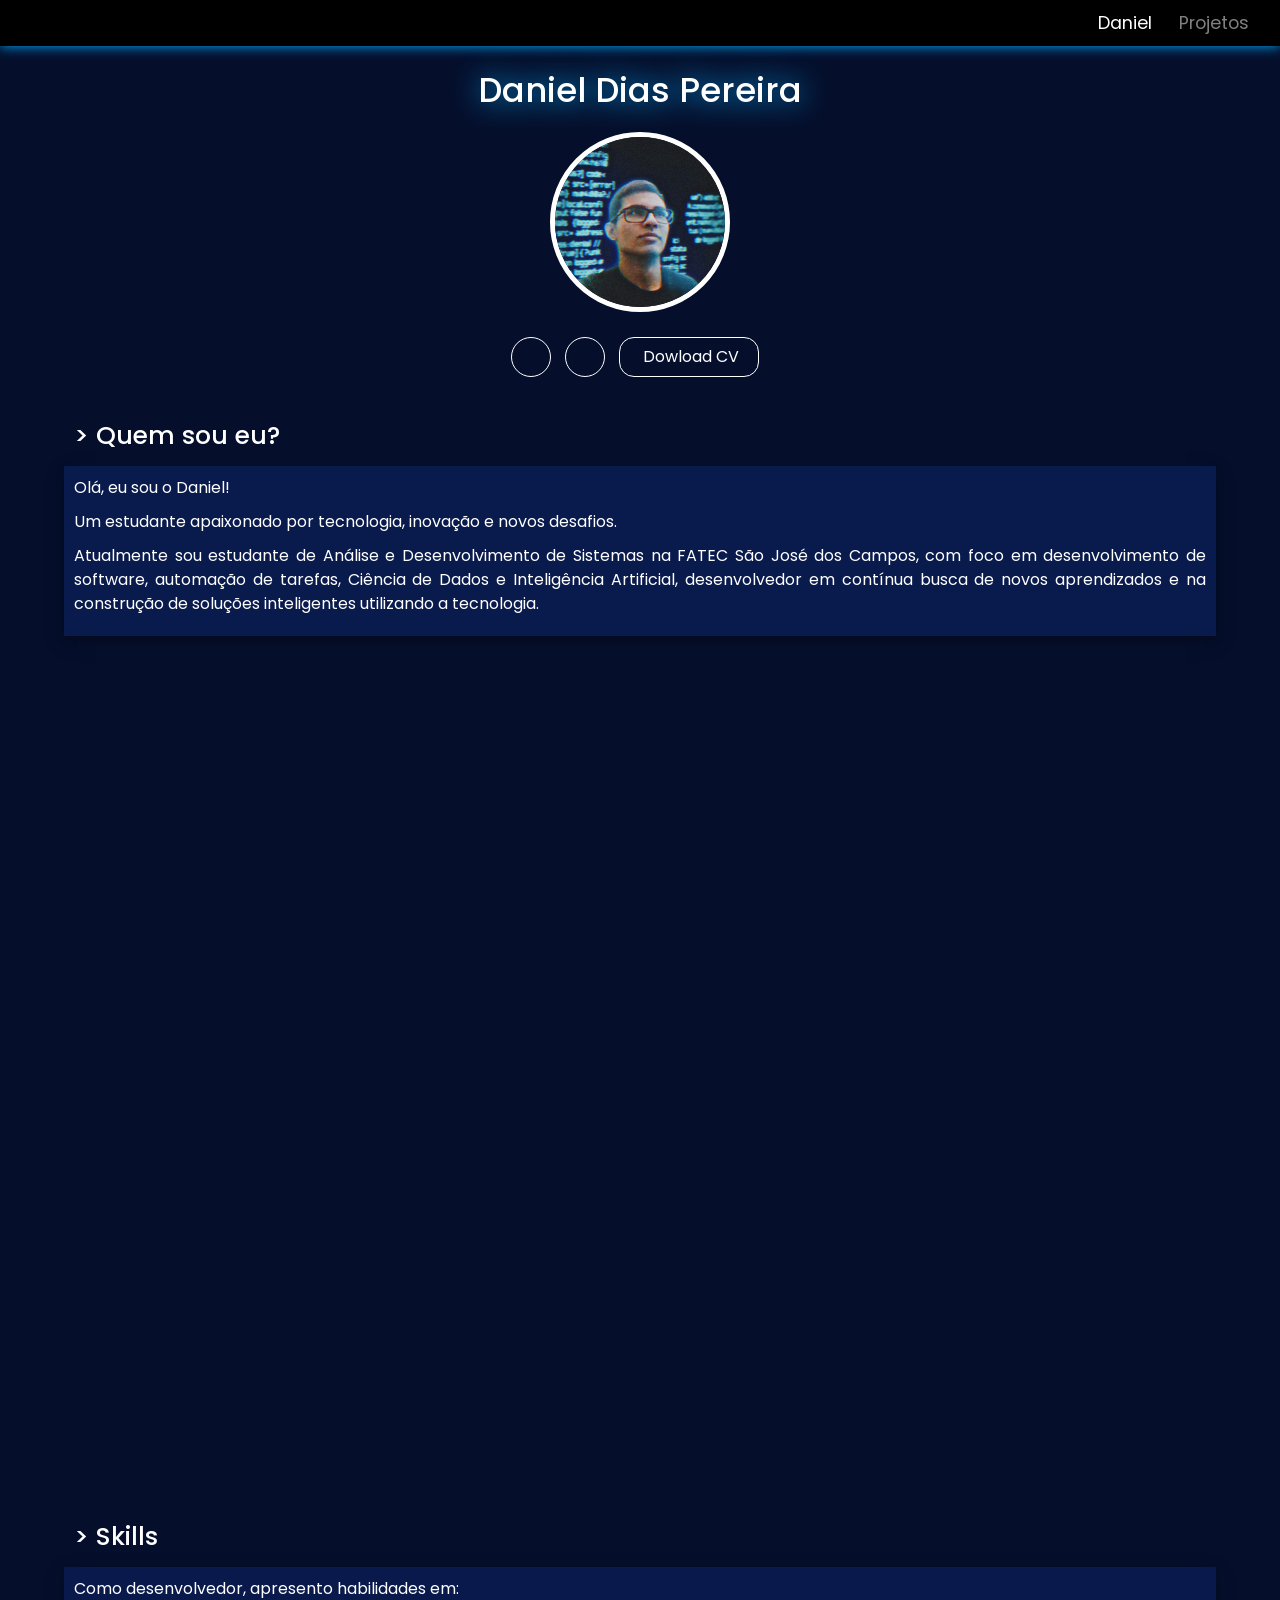
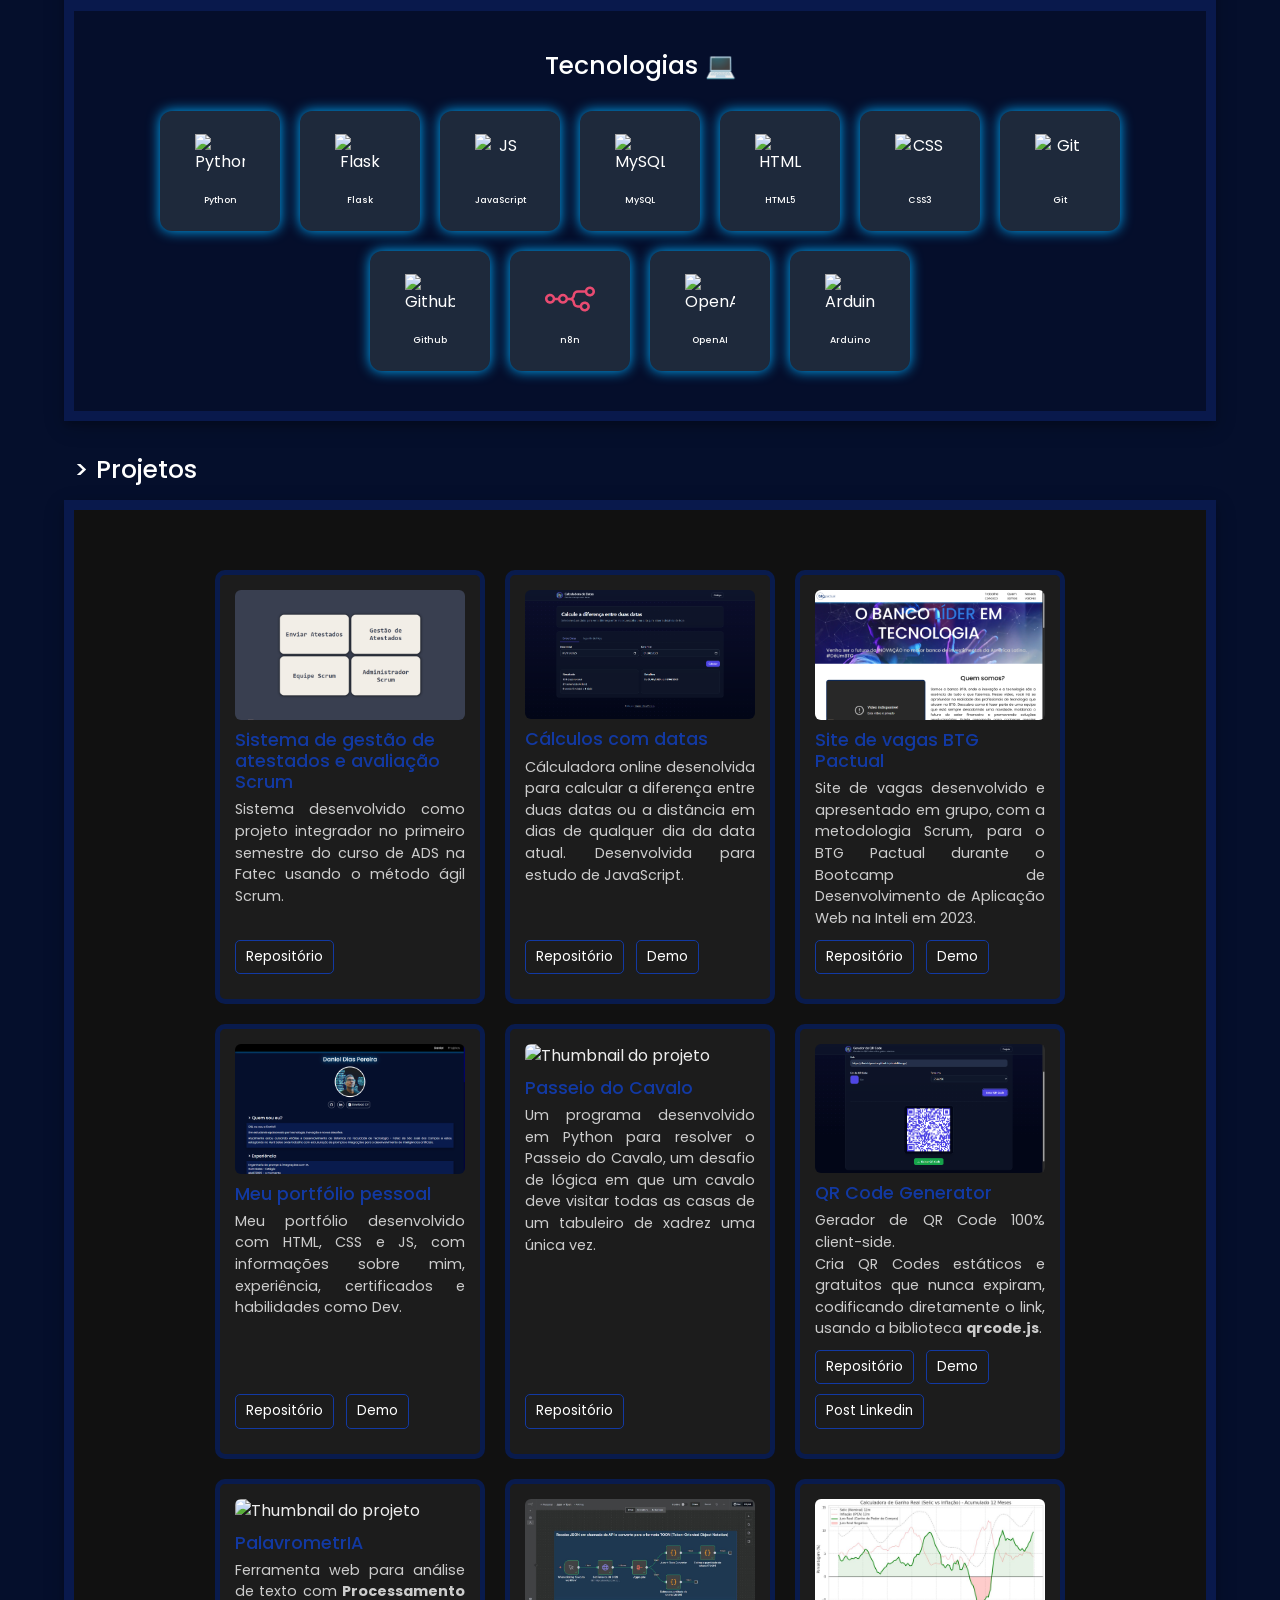
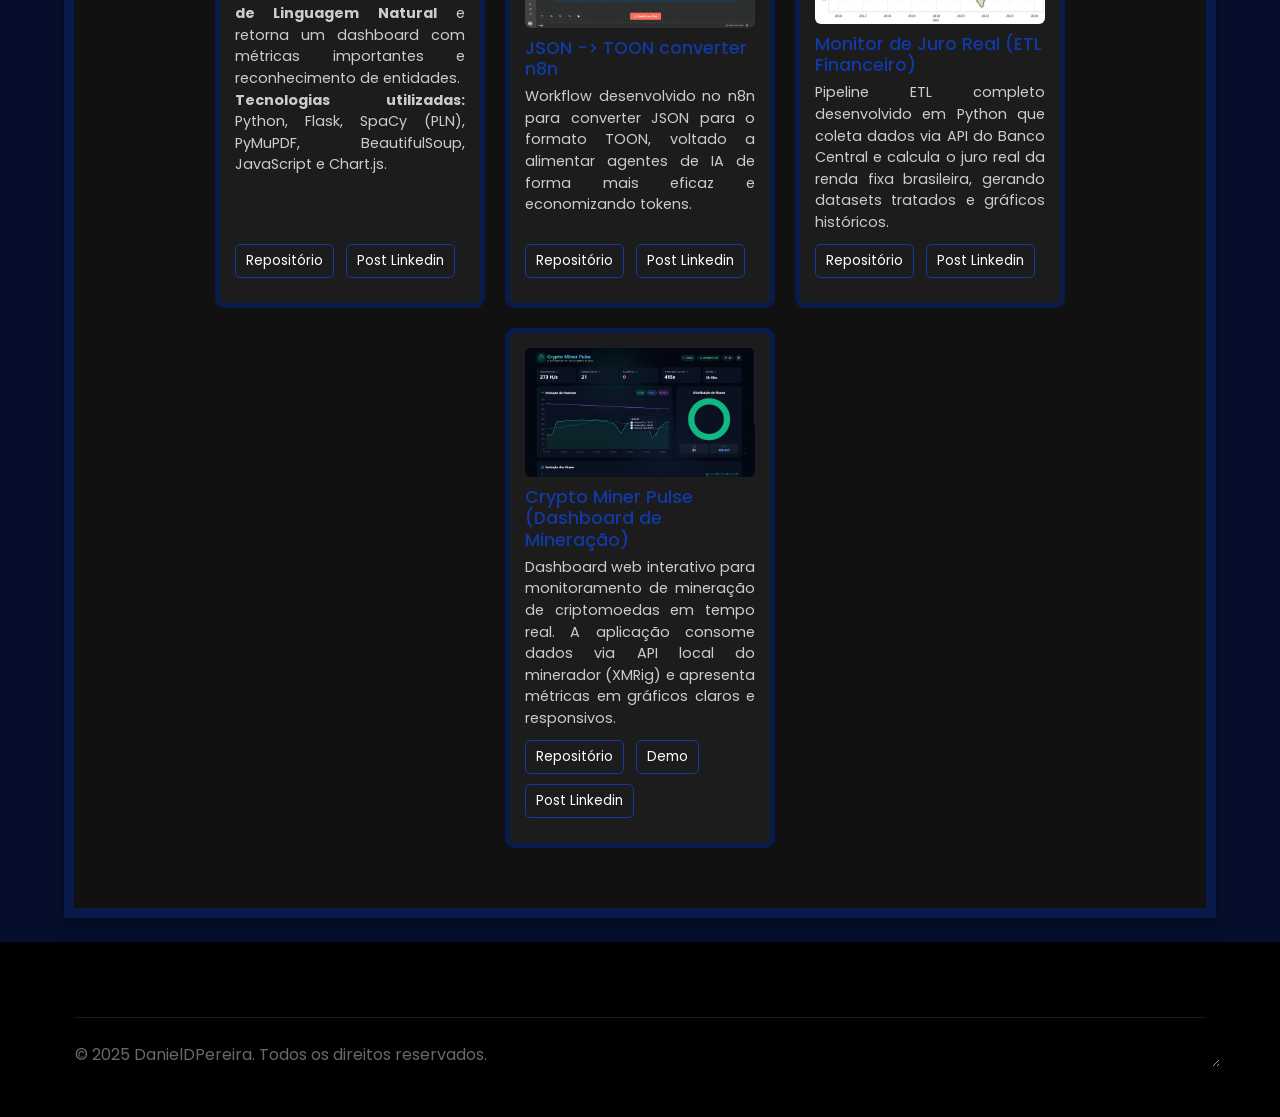
==== index.html @ 6161b768 "Adicionado ETL Juro Real e Monitor XMRig" ====
<!DOCTYPE html>
<html lang="en">  
<head>
  <meta charset="UTF-8">
  <meta http-equiv="X-UA-Compatible" content="IE=edge">
  <meta name="viewport" content="width=device-width, initial-scale=1.0">

  <link rel="stylesheet" href="./style/style.css" />
  <link rel="stylesheet" href="./style/header.css" />

  <script src="./assets/script/details.js"></script>

      <!-- CSS bootstrap -->
      <link rel="stylesheet" href="https://cdn.jsdelivr.net/npm/bootstrap@4.6.1/dist/css/bootstrap.min.css" integrity="sha384-zCbKRCUGaJDkqS1kPbPd7TveP5iyJE0EjAuZQTgFLD2ylzuqKfdKlfG/eSrtxUkn" crossorigin="anonymous">

  <title>Daniel | Portifólio</title>

<link rel="apple-touch-icon" sizes="180x180" href="/apple-touch-icon.png">
<link rel="icon" type="image/png" sizes="32x32" href="./assets/favicon_io/favicon-32x32.png">
<link rel="icon" type="image/png" sizes="16x16" href="./assets/favicon_io/favicon-16x16.png">
<link rel="manifest" href="/site.webmanifest">

<!-- CSS Icons -->
<link href="https://cdn.jsdelivr.net/npm/remixicon@2.5.0/fonts/remixicon.css" rel="stylesheet">

<link rel="stylesheet" href="./style/footer.css">
<link rel="stylesheet" href="./style/details.css">
<link rel="stylesheet" href="./style/projetos.css">
<link rel="stylesheet" href="./style/skills.css">

  <!-- Google tag (gtag.js) -->
  <script async src="https://www.googletagmanager.com/gtag/js?id=G-65QBJW22HF"></script>
  <script>
    window.dataLayer = window.dataLayer || [];
    function gtag(){dataLayer.push(arguments);}
    gtag('js', new Date());

    gtag('config', 'G-65QBJW22HF');
  </script>

  <link href="https://unpkg.com/aos@2.3.1/dist/aos.css" rel="stylesheet">
  <script src="https://unpkg.com/aos@2.3.1/dist/aos.js"></script>

</head>

<body style="display: flex; flex-direction: column; justify-content: space-between; height: 100vh;">

  <div class="container">
    <nav class="navbar navbar-expand-sm bg-dark navbar-dark">

        
    <button class="navbar-toggler" type="button" data-toggle="collapse" data-target="#myNav">
    <span class="navbar-toggler-icon"></span>
    </button>
    
    <div id="myNav" class="collapse navbar-collapse justify-content-end">
    <ul class="navbar-nav ">
    <li class="nav-item"><a href="./index.html" class="nav-link active">Daniel</a></li>
    <li class="nav-item"><a href="#portifolio" class="nav-link">Projetos</a></li>    

    </ul>
    </div>
    </nav>
    </div>

  <div align="center">
    <a href="https://www.linkedin.com/in/daniel-dias-pereira-40219425b/" target="_blank"><h1>Daniel Dias Pereira</h1></a>
    <img class="foto" src="./assets/imagens/Foto.jpeg"/>
  </div>

    <div class="redes-sociais" align="center">
        <a href="https://www.github.com/danieldpereira/" target="_blank"> <i class="ri-github-fill"></i> </a>
        <a href="https://www.linkedin.com/in/daniel-dias-pereira-40219425b/" target="_blank"> <i class="ri-linkedin-fill"></i> </a>
        <a id="curriculo" href="assets/Currículo_Daniel Dias Pereira.pdf"  download target="_blank"><i class="ri-file-download-fill"></i>&nbsp;Dowload CV</a>
    </div>

  <div class="texto1">

    <br>

    <div class="custom-details">
        <div class="summary"><b><h2> > Quem sou eu?</h2></b></div>
        <div class="content">
            <p>Olá, eu sou o Daniel!</p>
            <p>Um estudante apaixonado por tecnologia, inovação e novos desafios.</p>
            <p>Atualmente sou estudante de Análise e Desenvolvimento de Sistemas na FATEC São José dos Campos, com foco em desenvolvimento de software, automação de tarefas, Ciência de Dados e Inteligência Artificial, desenvolvedor em contínua busca de novos aprendizados e na construção de soluções inteligentes utilizando a tecnologia.</p>
        </div>
    </div>

    <br>

    <div class="custom-details" data-aos="fade-right" data-aos-offset="300" data-aos-easing="ease-in-sine">
        <div class="summary"><b><h2> > Experiência</h2></b></div>
        <div class="content">
            <ul>
                <li>
                    <p>Engenharia de prompt & integrações com IA<br><a href="https://huntsales.com.br/" target="_blank">Hunt Sales</a> - Estágio<br> Abril/2025 - Julho/2025</p>
                </li>
                <li>
                    <p>Estagiário em Automação de Dados<br><a href="https://www.iacit.com.br/" target="_blank">IACIT Soluções Tecnológicas</a> - Estágio<br> Novembro/2025 - o momento</p>
                </li>
            </ul>
        </div>
    </div>

    <br>

    <div class="custom-details" data-aos="fade-right" data-aos-offset="300" data-aos-easing="ease-in-sine">
        <div class="summary"><b><h2> > Certificados</h2></b></div>
        <div class="content">
            <ul>
                <li><a href="http://www.sp.senai.br/consulta-certificado?qrcode=00010478/6712116" target="_blank">&bull; Competência Transversal - Tecnologia da Informação e Comunicação - SENAI</a></li> 
                <li><a href="https://drive.google.com/file/d/16FakTBZZqbfa8gE7ZyFyLfRq100oKGel/view?usp=share_link" target="_blank">&bull; Encontro Regional Anual do PIC e do ONE - SP04 2022</a></li>
                <li><a href="https://drive.google.com/file/d/1yBaD5ad9JnqAwBnejvza_3BmcOVjYPPx/view?usp=share_link" target="_blank">&bull; Maratona de Programação VI Edição da Kenzie</a></li>
                <li><a href="https://drive.google.com/file/d/1iYMNokxEIFOqpgc76WFi-XHYPmt5FDwK/view?usp=share_link" target="_blank">&bull; Participação no 16º PIC</a></li>
                <li><a href="https://drive.google.com/file/d/14ySJ7f_5g_fUevcx3v0rHkoO92iPJ04a/view?usp=sharing" target="_blank">&bull; CC50: Introdução à Ciência da Computação - O Curso de Harvard, no Brasil</a></li>
                <li><a href="https://drive.google.com/file/d/1Z3Jb3jn9teZcVN5s8L9t9ZlFfrRbZote/view?usp=sharing" target="_blank">&bull; Desenvolvimento de equipes - Senado</a></li>
                <li><a href="https://drive.google.com/file/d/1YJOFE0rOC6SxM0_LzeuhWs_vVhntBlZ7/view" target="_blank">&bull; Bootcamp Desenvolvimento de Aplicação Web - Inteli</a></li>
                <li><a href="https://drive.google.com/file/d/1yhR7lAjYWfLMDHMvll8q5aTRNYxl-PGt/view?usp=sharing" target="_blank">&bull; Introdução à programação com Python - Santander Open Academy</a></li>
                <li><a href="https://drive.google.com/file/d/1VmdBarKNdG-xH-QUT6d8LrPCE-FHMR7D/view?usp=sharing" target="_blank">&bull; Introdução à Ciência de Dados - Santander Open Academy</a></li>
                <li><a href="https://drive.google.com/file/d/1pTu7KlhFlnTlW_EBZ2tnwfc_AFDIZ391/view?usp=sharing" target="_blank">&bull; Curso EAD Python Básico 40h - Cephas - Centro de Educação Profissional</a></li>
                <li><a href="https://media.licdn.com/dms/image/v2/D4D2DAQHxxpGG_0wlHg/profile-treasury-image-shrink_8192_8192/B4DZcza2.yHMAg-/0/1748914368890?e=1763478000&v=beta&t=eBZdsMz0VLzLP8Xo56Xmxe1IbO9X0_cCwiUZDurMTac" target="_blank">&bull; Build with AI 2025 - GDG São José dos Campos</a></li>
                <li><a href="https://drive.google.com/file/d/1LPT1Lpdqo_zmu-uugGqi_GuCixsDhUlL/view?usp=sharing" target="_blank">&bull; Prompting Responsável: Maximizar a IA no seu negócio - Santander Open Academy</a></li>
                <li><a href="https://drive.google.com/file/d/1MbCMY4GaxTL3IolAzl2rINyP-LOicYIF/view?usp=sharing" target="_blank">&bull; Competência Transversal - Lógica de programação - SENAI</a></li>
                <li><a href="https://www.linkedin.com/feed/update/urn:li:activity:7362271287760633856/" target="_blank">&bull; Semana da Jornada de Dados - Pipeline Completa de Dados: Python, SQL e n8n - Jornada de Dados</a></li>
                <li><a href="https://media.licdn.com/dms/image/v2/D4D2DAQE1xxaSZ_EOIA/profile-treasury-image-shrink_800_800/B4DZmmtbduH4AY-/0/1759438551445?e=1763478000&v=beta&t=jGsj0WZqT0MvhMZyel_dt2tfvDjat8tSnrE3ew8HCRE" target="_blank">&bull; VS Code Dev Days - Github Community São José dos Campos</a></li>
                <li><a href="https://drive.google.com/file/d/1_JCxEP9rU8SWsqhYeiM0NqOCQy_hPQkH/view?usp=sharing" target="_blank">&bull; Modelagem de Dados - Fundação Bradesco</a></li>
                <li><a href="#" target="_blank">&bull; INTRODUÇÃO À PROGRAMAÇÃO ORIENTADA A OBJETOS (POO) - Fundação Bradesco</a></li>
                <li><a href="https://drive.google.com/file/d/1oPpWLJZyHKSLbAQrhqX1rYKw29yHYrsm/view?usp=sharing" target="_blank">&bull; Fundamentos do ChatGPT - Santander Open Academy</a></li>
                <li><a href="https://www.dio.me/certificate/LC6L9RUH/share" target="_blank">&bull; Bootcamp Santander 2025 - Ciência de Dados com Python - DIO / Santander Open Academy</a></li>
                <li><a href="#" target="_blank">&bull; IA na prática: como dados bem\nestruturados fazem a diferença</a></li>
            </ul>
        </div>
    </div>

    <br>

    <div class="custom-details" data-aos="fade-right" data-aos-offset="300" data-aos-easing="ease-in-sine">
        <div class="summary"><b><h2> > Skills</h2></b></div>
        <div class="content">
            <p>Como desenvolvedor, apresento habilidades em:</p>
            <section class="skills">
  <h2>Tecnologias 💻</h2>
  <div class="skills-grid">

    <div class="skill-card">
      <img src="https://cdn.jsdelivr.net/gh/devicons/devicon/icons/python/python-original.svg" alt="Python">
      <span>Python</span>
    </div>

    <div class="skill-card">
      <img src="https://cdn.jsdelivr.net/gh/devicons/devicon/icons/flask/flask-original.svg" alt="Flask">
      <span>Flask</span>
    </div>

    <div class="skill-card">
      <img src="https://cdn.jsdelivr.net/gh/devicons/devicon/icons/javascript/javascript-original.svg" alt="JS">
      <span>JavaScript</span>
    </div>

    <div class="skill-card">
      <img src="https://cdn.jsdelivr.net/gh/devicons/devicon/icons/mysql/mysql-original.svg" alt="MySQL">
      <span>MySQL</span>
    </div>

    <div class="skill-card">
      <img src="https://cdn.jsdelivr.net/gh/devicons/devicon/icons/html5/html5-original.svg" alt="HTML">
      <span>HTML5</span>
    </div>

    <div class="skill-card">
      <img src="https://cdn.jsdelivr.net/gh/devicons/devicon/icons/css3/css3-original.svg" alt="CSS">
      <span>CSS3</span>
    </div>

    <div class="skill-card">
      <img src="https://cdn.jsdelivr.net/gh/devicons/devicon/icons/git/git-original.svg" alt="Git">
      <span>Git</span>
    </div>

    <div class="skill-card">
      <img src="https://cdn.jsdelivr.net/gh/devicons/devicon/icons/github/github-original.svg" alt="Github">
      <span>Github</span>
    </div>

    <div class="skill-card">
      <img src="./assets/Icons/n8n-color.svg" alt="n8n">
      <span>n8n</span>
    </div>

    <div class="skill-card">
      <img src="https://cdn.oaistatic.com/assets/favicon-miwirzcw.ico" alt="OpenAI">
      <span>OpenAI</span>
    </div>

    <div class="skill-card">
      <img src="https://cdn.jsdelivr.net/gh/devicons/devicon/icons/arduino/arduino-original.svg" alt="Arduino">
      <span>Arduino</span>
    </div>

  </div>
</section>

        </div>
    </div>
   
    <br>

    <div id="portifolio" class="custom-details" data-aos="fade-right" data-aos-offset="300" data-aos-easing="ease-in-sine">
      <div class="summary"><b><h2> > Projetos</h2></b></div>
      <div class="content">
<section id="projects">
  <div class="projects-grid">
    
    <div class="project-card">
      <img src="./assets/imagens/ThumbProjetos/API1Semestre.png" alt="Thumbnail do projeto" class="project-thumb">
      <h3>Sistema de gestão de atestados e avaliação Scrum</h3>
      <p>Sistema desenvolvido como projeto integrador no primeiro semestre do curso de ADS na Fatec usando o método ágil Scrum.</p>
      <div class="project-links">
        <a href="https://github.com/Gustavo-Zago/DevForge-Atestados-Scrum" target="_blank">Repositório</a>
        <!-- <a href="#">Demo</a> -->
      </div>
    </div>

    <div class="project-card">
      <img src="./assets/imagens/ThumbProjetos/ProjetoDatas.png" alt="Thumbnail do projeto" class="project-thumb">
      <h3>Cálculos com datas</h3>
      <p>Cálculadora online desenolvida para calcular a diferença entre duas datas ou a distância em dias de qualquer dia da data atual. Desenvolvida para estudo de JavaScript.</p>
      <div class="project-links">
        <a href="https://github.com/DanielDPereira/Calculos_com_datas" target="_blank">Repositório</a>
        <a href="https://danieldpereira.github.io/Calculos_com_datas/" target="_blank">Demo</a>
      </div>
    </div>

    <div class="project-card">
      <img src="./assets/imagens/ThumbProjetos/ProjetoBTG.png" alt="Thumbnail do projeto" class="project-thumb">
      <h3>Site de vagas BTG Pactual</h3>
      <p>Site de vagas desenvolvido e apresentado em grupo, com a metodologia Scrum, para o BTG Pactual durante o Bootcamp de Desenvolvimento de Aplicação Web na Inteli em 2023.</p>
      <div class="project-links">
        <a href="https://github.com/DanielDPereira/bootcamp-btg-project" target="_blank">Repositório</a>
        <a href="https://danieldpereira.github.io/bootcamp-btg-project/" target="_blank">Demo</a>
      </div>
    </div>

    <div class="project-card">
      <img src="./assets/imagens/ThumbProjetos/PortfólioPrint.png" alt="Thumbnail do projeto" class="project-thumb">
      <h3>Meu portfólio pessoal</h3>
      <p>Meu portfólio desenvolvido com HTML, CSS e JS, com informações sobre mim, experiência, certificados e habilidades como Dev.</p>
      <div class="project-links">
        <a href="https://github.com/DanielDPereira/danieldias.py" target="_blank">Repositório</a>
        <a href="https://danieldpereira.github.io/danieldias.py/">Demo</a>
      </div>
    </div>

    <div class="project-card">
      <img src="https://github.com/DanielDPereira/PasseioDoCavalo/blob/main/Passeio%20do%20Cavalo%20GIF.gif?raw=true" alt="Thumbnail do projeto" class="project-thumb">
      <h3>Passeio do Cavalo</h3>
      <p>Um programa desenvolvido em Python para resolver o Passeio do Cavalo, um desafio de lógica em que um cavalo deve visitar todas as casas de um tabuleiro de xadrez uma única vez.</p>
      <div class="project-links">
        <a href="https://github.com/DanielDPereira/PasseioDoCavalo" target="_blank">Repositório</a>
      </div>
    </div>

    <div class="project-card">
      <img src="./assets/imagens/ThumbProjetos/QrCodeJS.png" alt="Thumbnail do projeto" class="project-thumb">
      <h3>QR Code Generator</h3>
      <p>Gerador de QR Code 100% client-side. 
        <br>Cria QR Codes estáticos e gratuitos que nunca expiram, codificando diretamente o link, usando a biblioteca <b>qrcode.js</b>.</p>
      <div class="project-links">
        <a href="https://github.com/DanielDPereira/qr-code-generator" target="_blank">Repositório</a>
        <a href="https://danieldpereira.github.io/qr-code-generator/" target="_blank">Demo</a>
        <a href="https://www.linkedin.com/posts/daniel-dias-pereira-40219425b_qrcode-desenvolvimentoweb-opensource-activity-7388308383453298688-gYP4?utm_source=social_share_send&utm_medium=member_desktop_web&rcm=ACoAAD_rskIBOR5Xc7stS6r5cqLhjkPNOO6Tqjo" target="_blank">Post Linkedin</a>
      </div>
    </div>

    <div class="project-card">
      <img src="https://github.com/DanielDPereira/PalavrometrIA/blob/main/PalavrometrIA%20GIF.gif?raw=true" alt="Thumbnail do projeto" class="project-thumb">
      <h3>PalavrometrIA</h3>
      <p>Ferramenta web para análise de texto com <b>Processamento de Linguagem Natural</b> e retorna um dashboard com métricas importantes e reconhecimento de entidades. <br> <b>Tecnologias utilizadas:</b> Python, Flask, SpaCy (PLN), PyMuPDF, BeautifulSoup, JavaScript e Chart.js.</p>
      <div class="project-links">
        <a href="https://github.com/DanielDPereira/PalavrometrIA" target="_blank">Repositório</a>
        <a href="https://www.linkedin.com/posts/daniel-dias-pereira-40219425b_inteligaeanciaartificial-ia-pln-activity-7390191978845560832-YZrR/?utm_source=social_share_send&utm_medium=member_desktop_web&rcm=ACoAAD_rskIBOR5Xc7stS6r5cqLhjkPNOO6Tqjo" target="_blank">Post Linkedin</a>
      </div>
    </div>

    <div class="project-card">
      <img src="./assets/imagens/ThumbProjetos/JSON - TOON converter n8n.png" alt="Thumbnail do projeto" class="project-thumb">
      <h3>JSON -> TOON converter n8n</h3>
      <p>Workflow desenvolvido no n8n para converter JSON para o formato TOON, voltado a alimentar agentes de IA de forma mais eficaz e economizando tokens.</p>
      <div class="project-links">
        <a href="https://github.com/DanielDPereira/n8n-json2toon-converter" target="_blank">Repositório</a>
        <a href="https://www.linkedin.com/posts/daniel-dias-pereira-40219425b_n8n-tecnologia-inteligenciaartificial-activity-7394390940435767296-9Ydx?utm_source=social_share_send&utm_medium=member_desktop_web&rcm=ACoAAD_rskIBOR5Xc7stS6r5cqLhjkPNOO6Tqjo" target="_blank">Post Linkedin</a>
      </div>
    </div>

    <div class="project-card">
      <img src="./assets/imagens/ThumbProjetos/ETL Juro Real.png" alt="Thumbnail do projeto" class="project-thumb">
      <h3>Monitor de Juro Real (ETL Financeiro)</h3>
      <p>Pipeline ETL completo desenvolvido em Python que coleta dados via API do Banco Central e calcula o juro real da renda fixa brasileira, gerando datasets tratados e gráficos históricos.</p>
      <div class="project-links">
        <a href="https://github.com/DanielDPereira/etl-juro-real-brasil" target="_blank">Repositório</a>
        <a href="https://www.linkedin.com/posts/daniel-dias-pereira-40219425b_python-datascience-financas-activity-7419545810574655488-BpFf?utm_source=social_share_send&utm_medium=member_desktop_web&rcm=ACoAAD_rskIBOR5Xc7stS6r5cqLhjkPNOO6Tqjo" target="_blank">Post Linkedin</a>
      </div>
    </div>

    <div class="project-card">
      <img src="./assets/imagens/ThumbProjetos/CryptoMinerPulse.png" alt="Thumbnail do projeto" class="project-thumb">
      <h3>Crypto Miner Pulse (Dashboard de Mineração)</h3>
      <p>Dashboard web interativo para monitoramento de mineração de criptomoedas em tempo real. A aplicação consome dados via API local do minerador (XMRig) e apresenta métricas em gráficos claros e responsivos.</p>
      <div class="project-links">
        <a href="https://github.com/DanielDPereira/crypto-miner-pulse" target="_blank">Repositório</a>
        <a href="https://danieldpereira.github.io/crypto-miner-pulse/" target="_blank">Demo</a>
        <a href="https://www.linkedin.com/posts/daniel-dias-pereira-40219425b_dataanalytics-dashboard-webdevelopment-activity-7427096690605649920-bj0s?utm_source=social_share_send&utm_medium=member_desktop_web&rcm=ACoAAD_rskIBOR5Xc7stS6r5cqLhjkPNOO6Tqjo" target="_blank">Post Linkedin</a>
      </div>
    </div>

  </div>
</section>

      </div>
    </div>

    <br>
    
  </div>

  <footer class="footer">
    <div class="footer__container">

        <hr class="footer__divider">

        <div class="footer__bottom">
            <span class="copyright">&copy; 2025 DanielDPereira. Todos os direitos reservados.</span>
            <ul class="footer__list">

                <li class="footer__list-item">
                    <a href="https://www.github.com/DanielDPereira" class="footer__list-link" target="_blank">
                        <i class="ri-github-fill"></i>
                    </a>
                </li>
                <li class="footer__list-item">
                    <a href="https://www.linkedin.com/in/daniel-dias-pereira-40219425b/" class="footer__list-link" target="_blank">
                        <i class="ri-linkedin-fill"></i>
                    </a>
                </li>

                <li class="footer__list-item">
                    <a href="mailto:danieldpereira.dev@gmail.com" class="footer__list-link">
                        <i class="ri-mail-line"></i>
                    </a>
                </li>
            </ul>
        </div>
    </div>
  </footer>
  
</body>


<!-- Meu JS -->
<script src="./details.js"></script>

<!-- script bootstrap-->
<script src="https://cdn.jsdelivr.net/npm/jquery@3.5.1/dist/jquery.slim.min.js" integrity="sha384-DfXdz2htPH0lsSSs5nCTpuj/zy4C+OGpamoFVy38MVBnE+IbbVYUew+OrCXaRkfj" crossorigin="anonymous"></script>
<script src="https://cdn.jsdelivr.net/npm/bootstrap@4.6.1/dist/js/bootstrap.bundle.min.js" integrity="sha384-fQybjgWLrvvRgtW6bFlB7jaZrFsaBXjsOMm/tB9LTS58ONXgqbR9W8oWht/amnpF" crossorigin="anonymous"></script>

<script>
  AOS.init();
</script>

</html>
---- style/style.css ----
*{
  box-sizing: border-box!important;
}

html, body{
  width: 100vw!important;
  height: 100vh!important;
  margin: 0!important;
  padding: 0!important;
}

html {
  scroll-behavior: smooth;
}

body{
  position: absolute!important;
  width: 100vw!important;
  height: 100vh!important;
  display: flex!important;
  flex-direction: column!important;
  margin: 0!important;
  background-color: #050f2c!important;
  overflow-x: hidden!important;
}

.foto{
  border-radius: 100px;
  border:5px solid rgb(255, 255, 255);
  width: 18rem;
  transition: transform 0.3s ease;
}

.foto:hover{
  transform: scale(1.07); /* aumenta 5% */
}

h1{
  color: white!important;
  font-size: 34px!important;
  filter: drop-shadow(0 0 0.4em rgba(0, 173, 254));
  padding-top: 24px;
  padding-bottom: 1.2%;
}


.texto1{
  color: white!important;
  box-sizing: border-box!important;
  margin-left: 5%;
  margin-right: 5%;
}

*::selection{
  color: white;
  background: #5e6168;

}

h2{
  font-size: 2.5rem!important;
}

.texto1 a {
  color: rgb(255 255 255)!important;
  text-decoration: none;
  background-color: transparent;
}

a:hover {
transition: 0.5s;
opacity: 0.7;
}

details,
summary{
  padding: 5px;
}

p, li{
  text-align: justify;
}

.redes-sociais{
  margin-top: 1.6em;
}

.redes-sociais a{
  display: inline-flex;
  align-items: center;
  justify-content: center;
  height: 40px;
  width: 40px;
  margin: 0 10px 10px 0;
  text-decoration: none;
  border-radius: 50%;
  color: white;
  border: 1px solid white;
  transition: all 0.5s ease;
}

.redes-sociais a i{
  font-size: 20px;
}

.redes-sociais a:hover{
  color: #050f2c!important;
  background-color: rgb(255, 255, 255);
}

#curriculo{
  width: 14rem;
  border-radius: 15px;

}

::-webkit-scrollbar{
  width: 8px;
}

::-webkit-scrollbar-track{
  background-color: #02043b;
}

::-webkit-scrollbar-thumb{
  background-color: rgba(0, 0, 255, 0.219);
  border-radius: 10px;
}
---- style/header.css ----
/* width=comprimento */
/* height=altura */

@import url('https://fonts.googleapis.com/css2?family=Poppins:wght@300;400;500;600&display=swap');

*{
    margin: 0;
    padding: 0;
    box-sizing: border-box;
    font-family: 'Poppins', sans-serif!important;
    max-width: 100vw!important;
}

body{
    position: absolute!important;
    width: 100vw!important;
    max-width: 100vw!important;
    height: 100vh!important;
    display: flex!important;
    flex-direction: column!important;
}


.navbar.navbar-expand-sm.bg-dark.navbar-dark{
    width:  100vw!important;     
}

.container{    
    width: 100vw!important;
    display: flex!important;
    flex-direction: column!important;
    align-items: center!important;
}

.collapse.navbar-collapse.justify-content-end{
    background-color: black!important;
    color: black!important;
    background: black!important;
}

.navbar.navbar-expand-sm.bg-dark.navbar-dark{
    color: black!important;
    background-color: black!important;
    background: black!important;
}

.nav.navbar.navbar-expand-sm.bg-dark.navbar-dark{
    background: black!important;
}

.bg-dark {
    background-color: black!important;
}

.nav{
    background: black!important;
    background-color: black!important;
}

.nav-item{
    margin-right: 1em!important;
    padding-left: 0.05em!important;
}

a.nav-link{
    font-size: 1.1em!important;
}

nav{
    filter: drop-shadow(0 0 0.4em rgba(0, 173, 254));
}
---- style/footer.css ----
* {
    margin: 0;
    padding: 0;
    box-sizing: border-box;
}

html {
    font-size: 62.5%;
}

body {
    font-family: sans-serif;
    font-size: 1.6rem;
    background-color: #12131C;
}

i {
    font-size: 2.4rem;
}

.footer {
    padding-block: 5rem;
    background-color: #000000;
    color: #666873;
}

.footer__container {
    max-width: 116rem!important;
    margin: auto;
    padding: 0 1.5rem;
    overflow: auto;
    resize: horizontal;
}

.footer__top {
    display: grid;
    grid-template-columns: repeat(auto-fit, minmax(20rem, 1fr));
    row-gap: 2rem;
}

.footer__title {
    font-size: 1.8rem;
    color: #fff;
    font-weight: 500;
    margin-bottom: 2rem;
}

.footer__list {
    display: flex;
    flex-direction: column;
    gap: 2rem;
}

.footer__list-item {
    list-style: none;
}

.footer__list-link {
    text-decoration: none;
    color: inherit;
    transition: color .25s;
}

.footer__list-link:hover {
    color: #fff;
}

.footer__divider {
    margin-block: 2.5rem;
    border: none;
    border-top: 1px solid rgba(252, 255, 255, .1);
}

.footer__bottom {
    display: flex;
    justify-content: space-between;
    gap: 2rem;
    flex-wrap: wrap;
}

.footer__bottom .footer__list {
    flex-direction: row;
}

footer{
    width: 100vw;
    position: relative!important;
    top : 0%!important;
    bottom : 0%!important;
}
---- style/details.css ----
.custom-details .summary {
  cursor: pointer;
  /* background: #4CAF50; */
  color: white;
  padding: 10px;
  font-weight: bold;
  user-select: none;
}

.custom-details .content {
  overflow: hidden;
  opacity: 0;
  transform: translateY(20px);
  max-height: 0;
  transition:
    max-height 0.5s ease,
    opacity 0.5s ease,
    transform 0.5s ease,
    padding 0.3s ease;
  background: #112e855d;
  padding: 0 10px;
  pointer-events: none;
}

.custom-details.open .content {
  opacity: 1;
  transform: translateY(0);
  max-height: 5000px; /* ajuste conforme necessário */
  padding: 10px;
  pointer-events: auto;
  box-shadow: 0 4px 8px 0 rgba(0, 0, 0, 0.2), 0 6px 20px 0 rgba(0, 0, 0, 0.19);
}
---- style/projetos.css ----
#projects {
  padding: 60px 20px;
  background-color: #111;
  color: #eee;
  text-align: center;
}

.projects-grid {
  display: flex;
  flex-wrap: wrap;
  justify-content: center;
  gap: 20px;
}

.project-card {
  background-color: #1c1c1c;
  border: 5px solid #091b4d;
  border-radius: 10px;
  width: 270px;
  padding: 15px;
  text-align: left;
  transition: transform 0.3s, box-shadow 0.3s;
  display: flex;
  flex-direction: column;
}

.project-card:hover {
  transform: translateY(-4px);
  box-shadow: 0 0 12px rgba(0, 4, 255, 0.2);
}

.project-thumb {
  width: 100%;
  height: auto;
  border-radius: 6px;
  margin-bottom: 10px;
}

.project-card h3 {
  color: #1239a3;
  font-size: 1.1em;
  margin-bottom: 6px;
}

.project-card p {
  font-size: 0.9em;
  color: #ccc;
  flex-grow: 1;
  margin-bottom: 10px;
  text-align: justify;
}

.project-links a {
  font-size: 0.85em;
  display: inline-block;
  margin-right: 8px;
  margin-bottom: 10px;
  padding: 6px 10px;
  border: 1px solid #1239a3;
  border-radius: 5px;
  color: #1239a3;
  text-decoration: none;
  transition: background 0.2s, color 0.2s;
}

.project-links a:hover {
  background: #1239a3;
  color: #111;
}
---- style/skills.css ----
.skills {
  text-align: center;
  padding: 40px;
  background: #050e2b;
  color: #fff;
}

.skills h2 {
  font-size: 2rem;
  margin-bottom: 30px;
}

.skills-grid {
  grid-template-columns: repeat(auto-fit, minmax(120px, 1fr));
  gap: 20px;
  justify-items: center;
  display: flex;
  justify-content: center;
  flex-wrap: wrap;
}

.skill-card {
  background: #1e293b;
  border-radius: 12px;
  padding: 20px;
  width: 120px;
  height: 120px;
  display: flex;
  flex-direction: column;
  align-items: center;
  justify-content: center;
  transition: transform 0.3s ease, box-shadow 0.3s ease;
  cursor: pointer;
  filter: drop-shadow(0 0 0.4em rgba(0, 173, 254));
}

.skill-card img {
  width: 50px;
  height: 50px;
  margin-bottom: 10px;
}

.skill-card span {
  font-size: 0.9rem;
  font-weight: 500;
}

.skill-card:hover {
  transform: translateY(-8px) scale(1.05);
  box-shadow: 0px 8px 20px rgba(0,0,0,0.4);
  background: #334155;
}
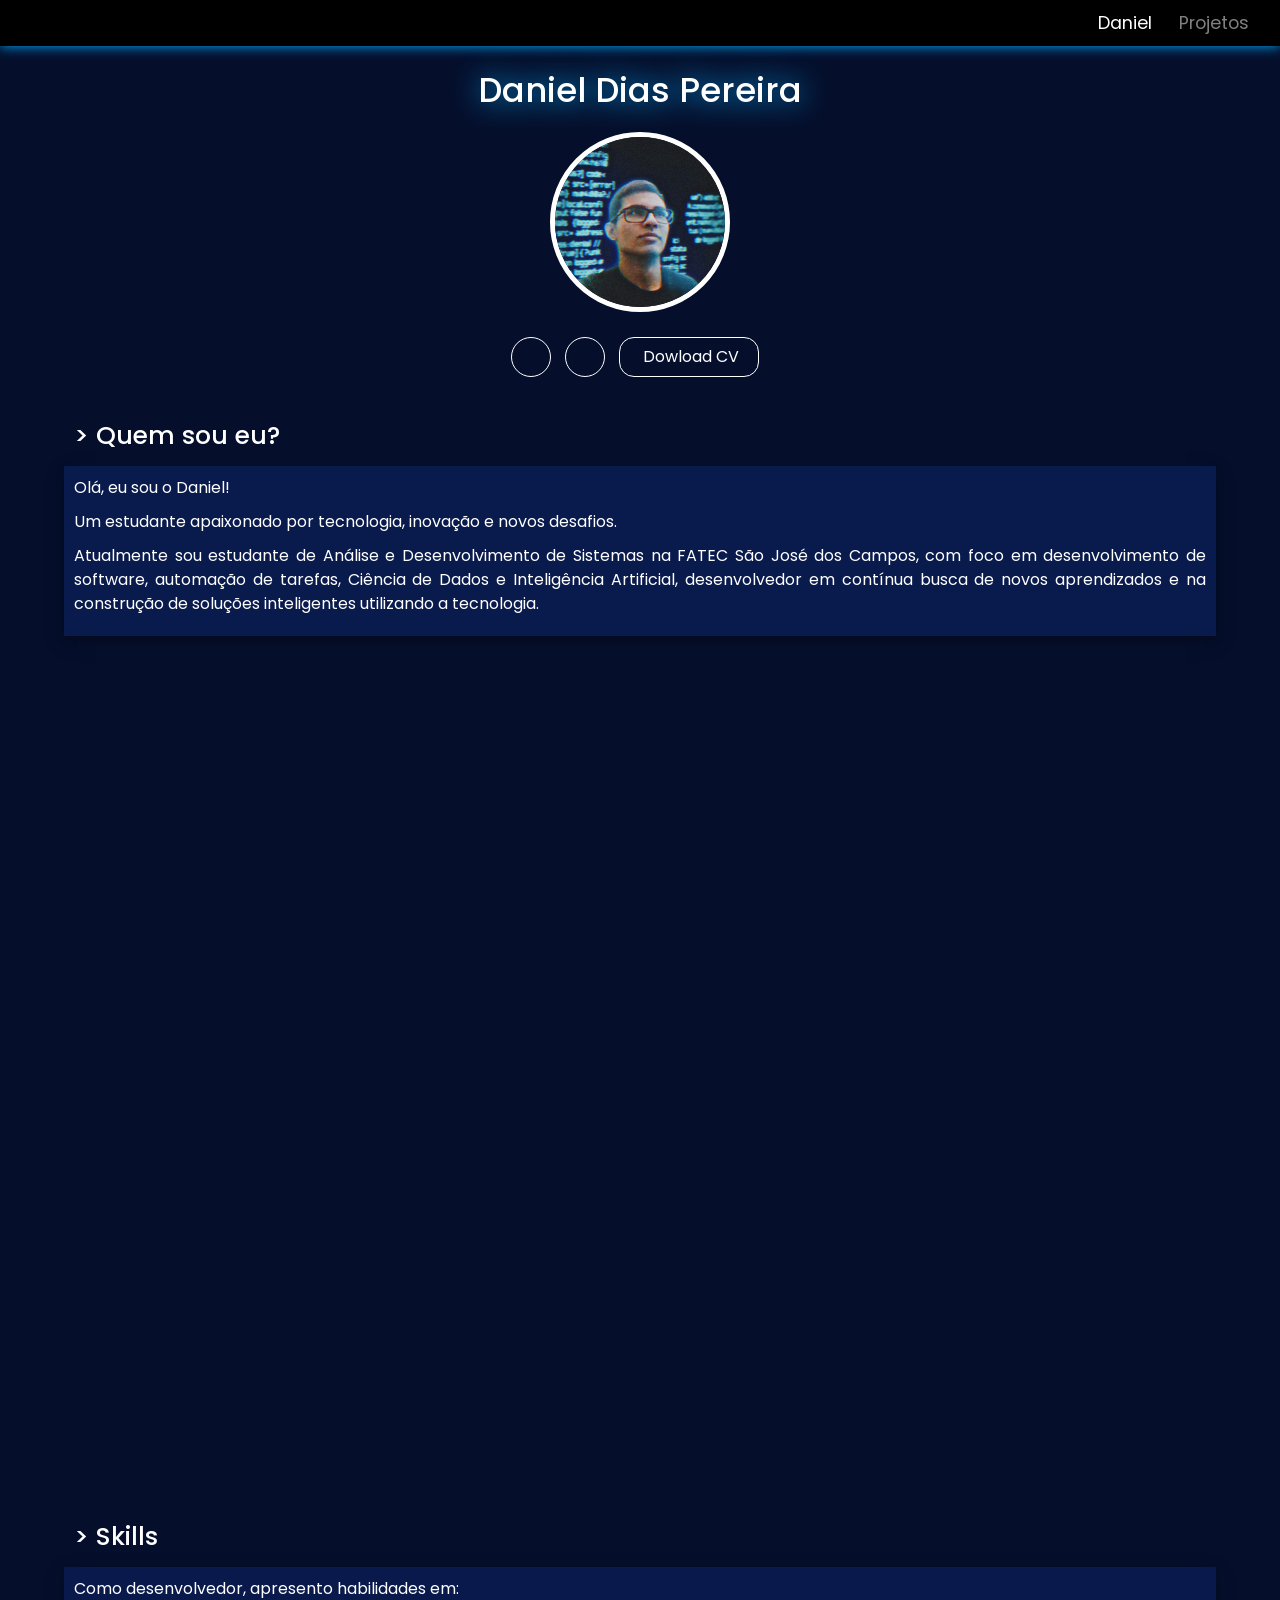
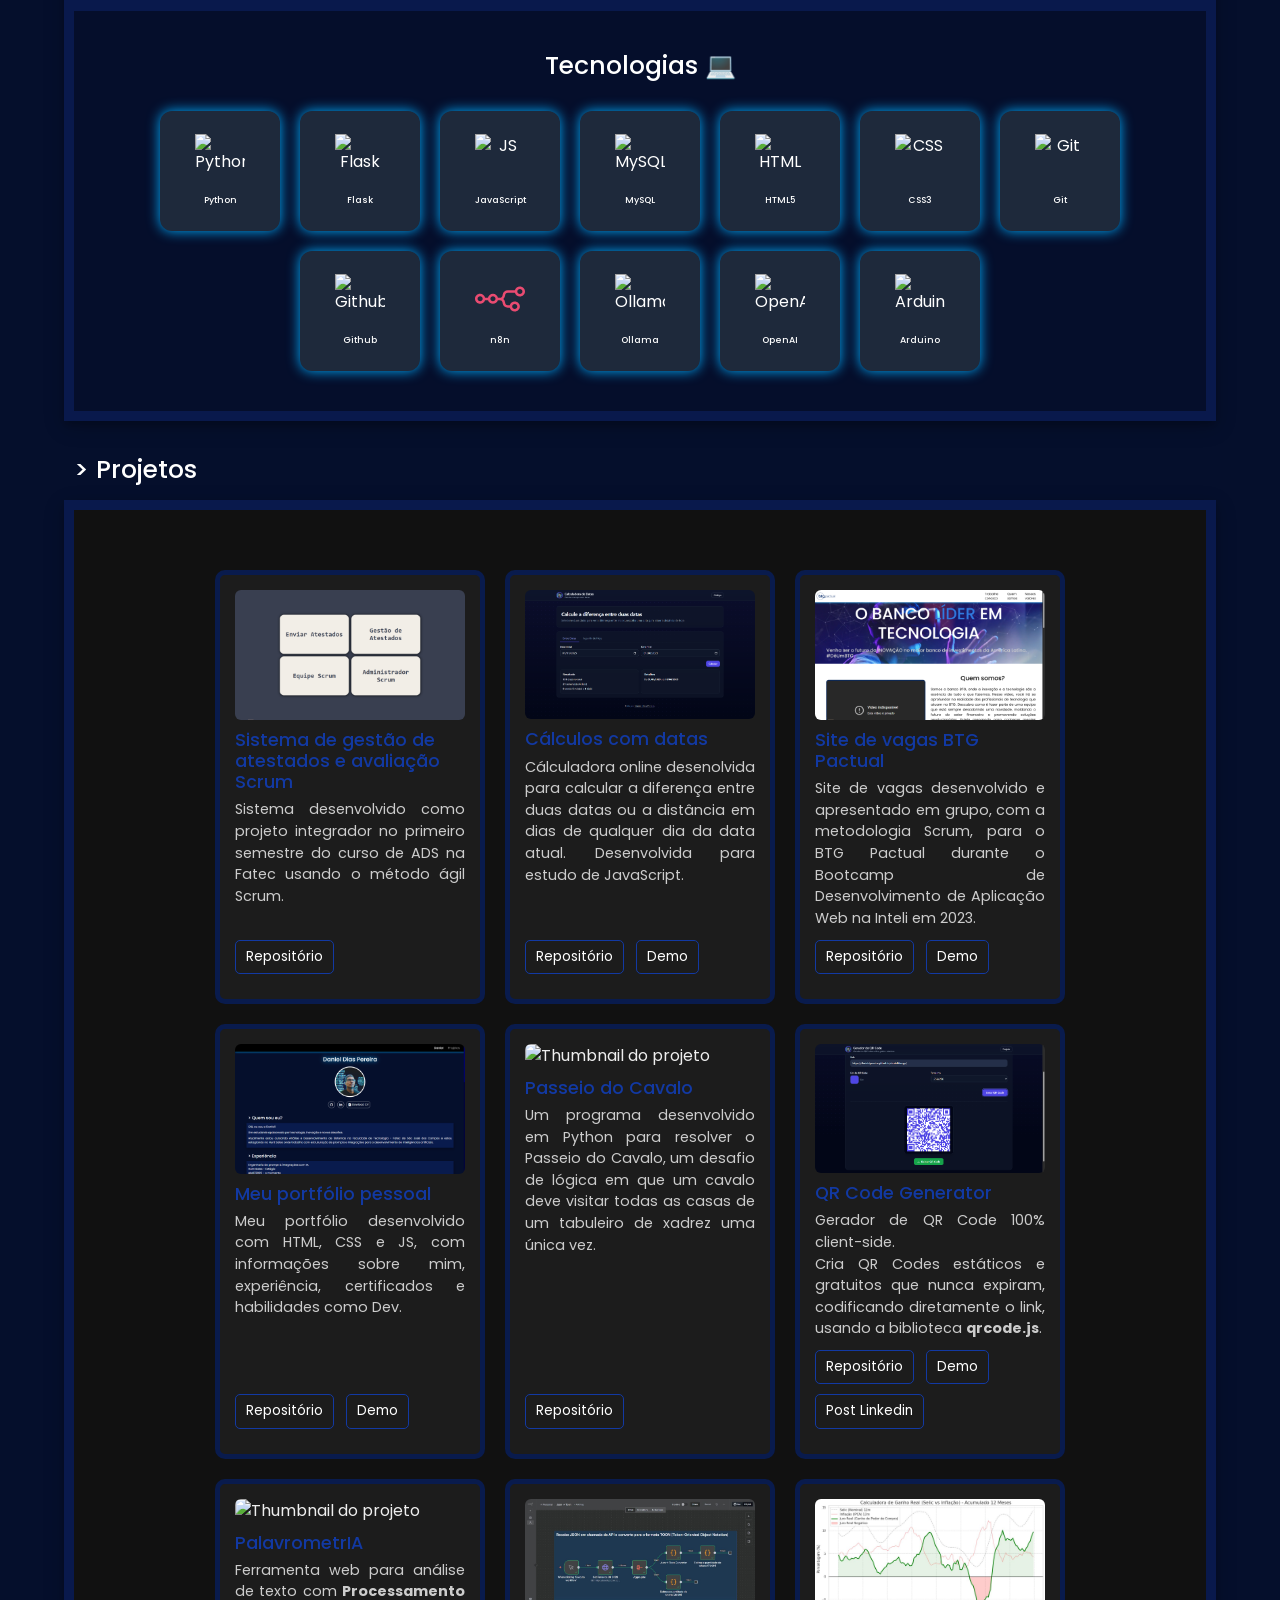
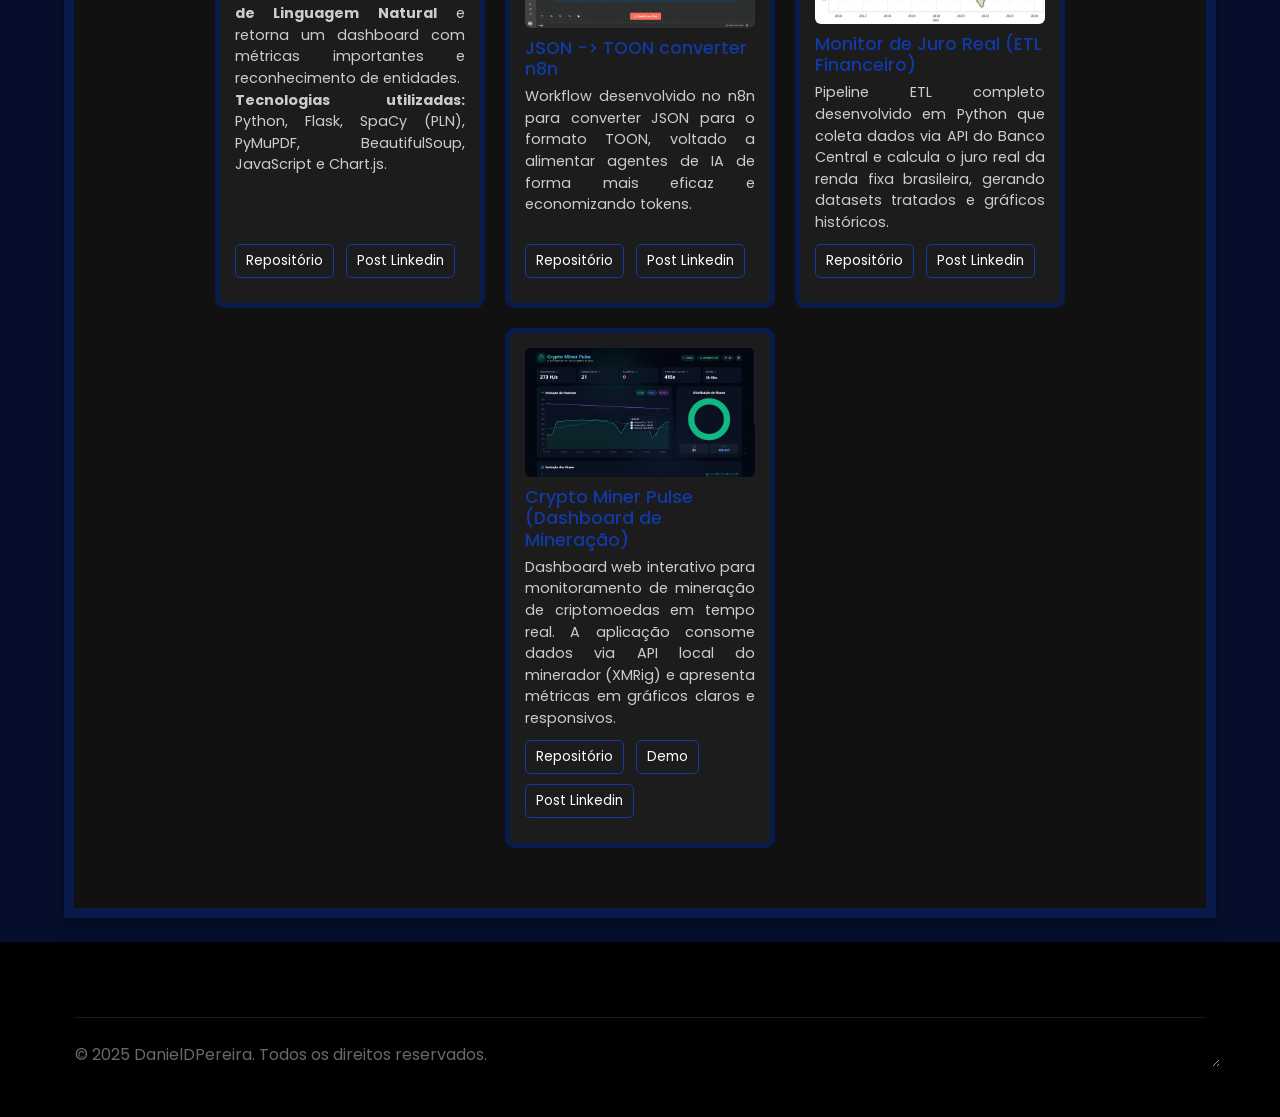
==== commit 3ad4f804: "FEAT - Atualizado link de certificado e adicionado nova habilidade Ollama" ====
--- a/index.html
+++ b/index.html
@@ -128,7 +128,7 @@
                 <li><a href="#" target="_blank">&bull; INTRODUÇÃO À PROGRAMAÇÃO ORIENTADA A OBJETOS (POO) - Fundação Bradesco</a></li>
                 <li><a href="https://drive.google.com/file/d/1oPpWLJZyHKSLbAQrhqX1rYKw29yHYrsm/view?usp=sharing" target="_blank">&bull; Fundamentos do ChatGPT - Santander Open Academy</a></li>
                 <li><a href="https://www.dio.me/certificate/LC6L9RUH/share" target="_blank">&bull; Bootcamp Santander 2025 - Ciência de Dados com Python - DIO / Santander Open Academy</a></li>
-                <li><a href="#" target="_blank">&bull; IA na prática: como dados bem\nestruturados fazem a diferença</a></li>
+                <li><a href="#" target="_blank">&bull; IA na prática: como dados bem estruturados fazem a diferença - Fundação Bradesco</a></li>
             </ul>
         </div>
     </div>
@@ -189,6 +189,11 @@
     </div>
 
     <div class="skill-card">
+      <img src="https://raw.githubusercontent.com/lobehub/lobe-icons/refs/heads/master/packages/static-png/dark/ollama.png" alt="Ollama">
+      <span>Ollama</span>
+    </div>
+
+    <div class="skill-card">
       <img src="https://cdn.oaistatic.com/assets/favicon-miwirzcw.ico" alt="OpenAI">
       <span>OpenAI</span>
     </div>
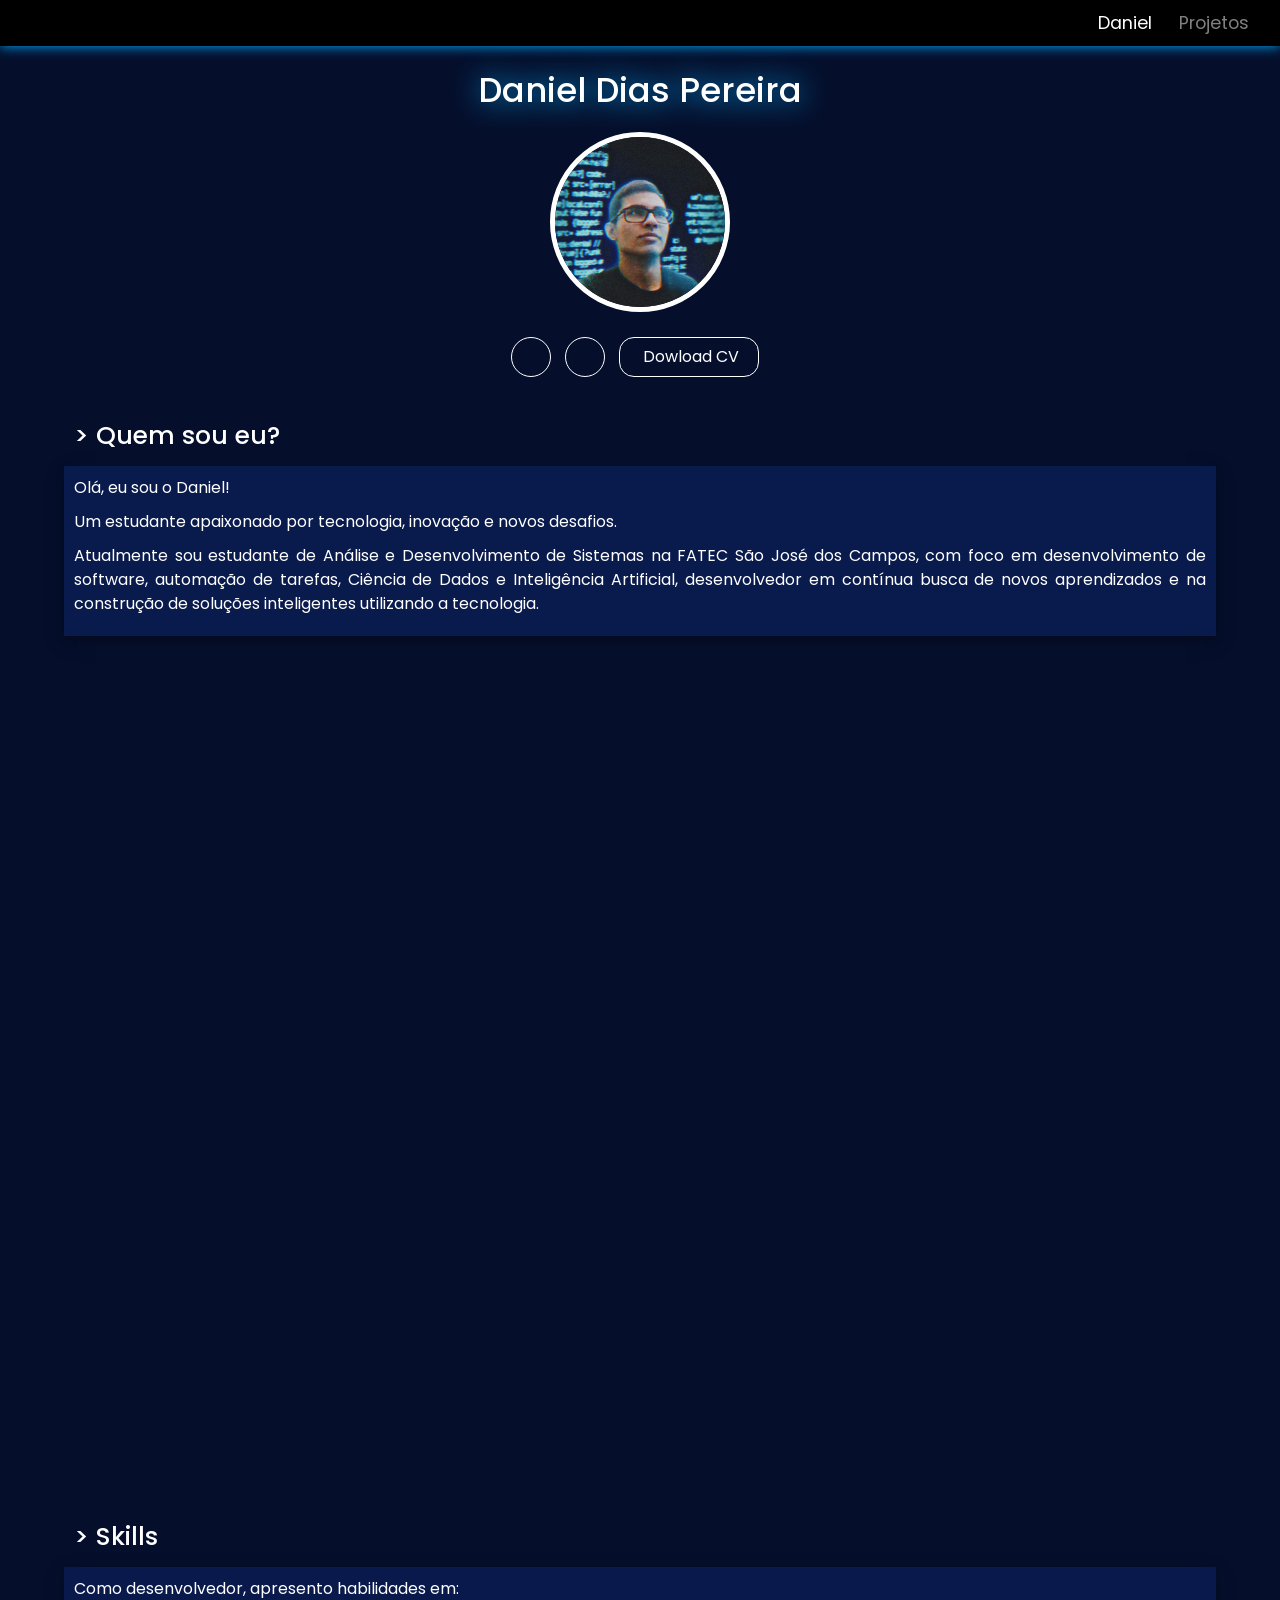
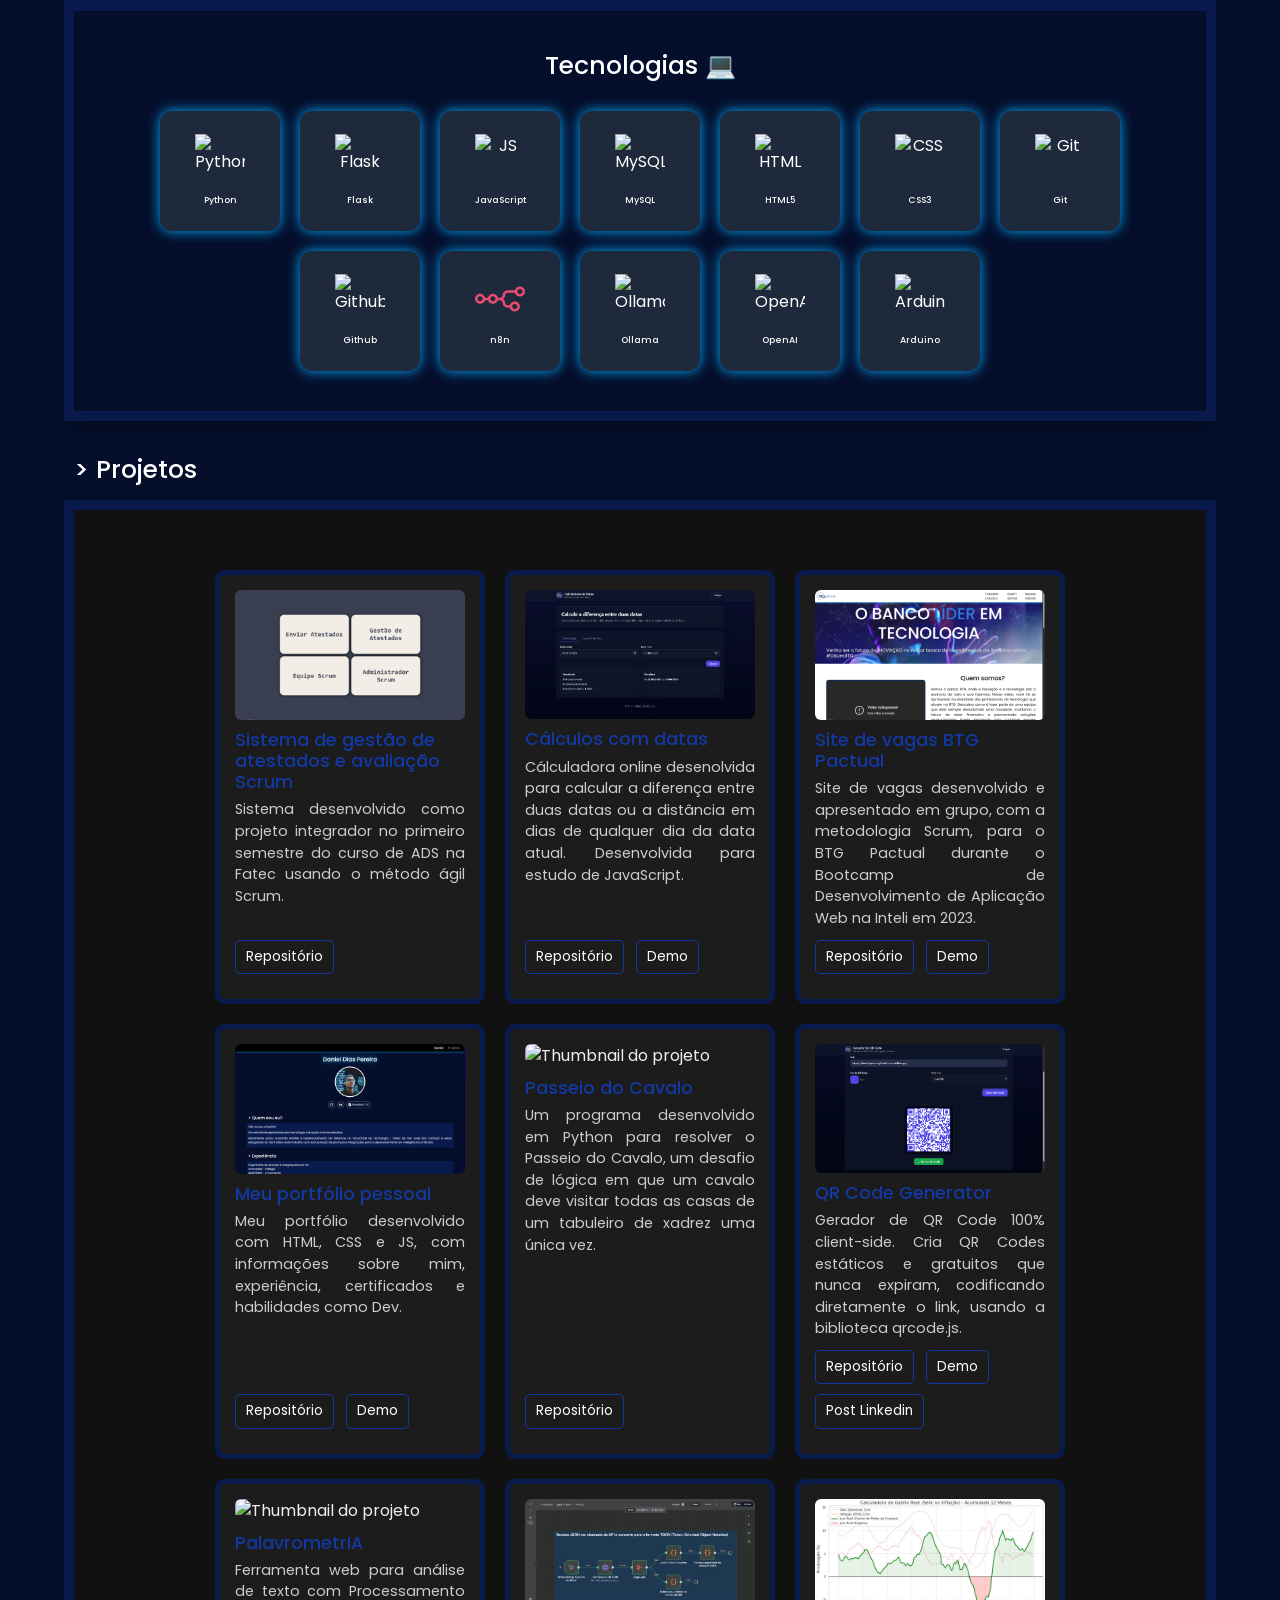
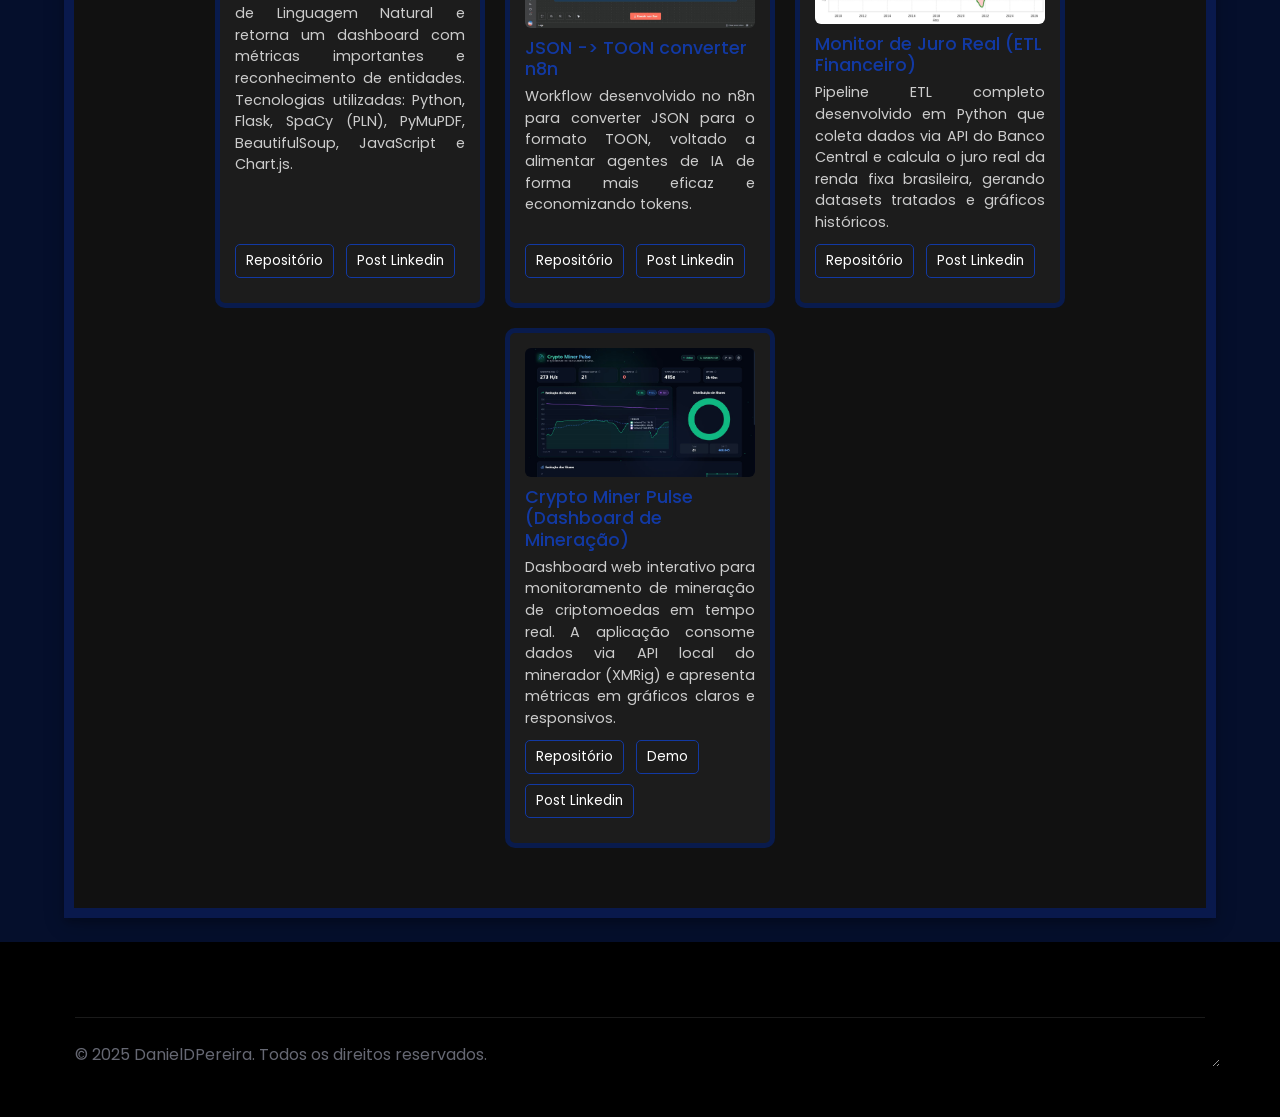
==== commit bfdc6b04: "FEAT - Adicionado renderização dinâmica de experiências, certificados, habilidades e projetos no por" ====
--- a/index.html
+++ b/index.html
@@ -92,14 +92,7 @@
     <div class="custom-details" data-aos="fade-right" data-aos-offset="300" data-aos-easing="ease-in-sine">
         <div class="summary"><b><h2> > Experiência</h2></b></div>
         <div class="content">
-            <ul>
-                <li>
-                    <p>Engenharia de prompt & integrações com IA<br><a href="https://huntsales.com.br/" target="_blank">Hunt Sales</a> - Estágio<br> Abril/2025 - Julho/2025</p>
-                </li>
-                <li>
-                    <p>Estagiário em Automação de Dados<br><a href="https://www.iacit.com.br/" target="_blank">IACIT Soluções Tecnológicas</a> - Estágio<br> Novembro/2025 - o momento</p>
-                </li>
-            </ul>
+        <ul id="experience-list"></ul>
         </div>
     </div>
 
@@ -108,28 +101,7 @@
     <div class="custom-details" data-aos="fade-right" data-aos-offset="300" data-aos-easing="ease-in-sine">
         <div class="summary"><b><h2> > Certificados</h2></b></div>
         <div class="content">
-            <ul>
-                <li><a href="http://www.sp.senai.br/consulta-certificado?qrcode=00010478/6712116" target="_blank">&bull; Competência Transversal - Tecnologia da Informação e Comunicação - SENAI</a></li> 
-                <li><a href="https://drive.google.com/file/d/16FakTBZZqbfa8gE7ZyFyLfRq100oKGel/view?usp=share_link" target="_blank">&bull; Encontro Regional Anual do PIC e do ONE - SP04 2022</a></li>
-                <li><a href="https://drive.google.com/file/d/1yBaD5ad9JnqAwBnejvza_3BmcOVjYPPx/view?usp=share_link" target="_blank">&bull; Maratona de Programação VI Edição da Kenzie</a></li>
-                <li><a href="https://drive.google.com/file/d/1iYMNokxEIFOqpgc76WFi-XHYPmt5FDwK/view?usp=share_link" target="_blank">&bull; Participação no 16º PIC</a></li>
-                <li><a href="https://drive.google.com/file/d/14ySJ7f_5g_fUevcx3v0rHkoO92iPJ04a/view?usp=sharing" target="_blank">&bull; CC50: Introdução à Ciência da Computação - O Curso de Harvard, no Brasil</a></li>
-                <li><a href="https://drive.google.com/file/d/1Z3Jb3jn9teZcVN5s8L9t9ZlFfrRbZote/view?usp=sharing" target="_blank">&bull; Desenvolvimento de equipes - Senado</a></li>
-                <li><a href="https://drive.google.com/file/d/1YJOFE0rOC6SxM0_LzeuhWs_vVhntBlZ7/view" target="_blank">&bull; Bootcamp Desenvolvimento de Aplicação Web - Inteli</a></li>
-                <li><a href="https://drive.google.com/file/d/1yhR7lAjYWfLMDHMvll8q5aTRNYxl-PGt/view?usp=sharing" target="_blank">&bull; Introdução à programação com Python - Santander Open Academy</a></li>
-                <li><a href="https://drive.google.com/file/d/1VmdBarKNdG-xH-QUT6d8LrPCE-FHMR7D/view?usp=sharing" target="_blank">&bull; Introdução à Ciência de Dados - Santander Open Academy</a></li>
-                <li><a href="https://drive.google.com/file/d/1pTu7KlhFlnTlW_EBZ2tnwfc_AFDIZ391/view?usp=sharing" target="_blank">&bull; Curso EAD Python Básico 40h - Cephas - Centro de Educação Profissional</a></li>
-                <li><a href="https://media.licdn.com/dms/image/v2/D4D2DAQHxxpGG_0wlHg/profile-treasury-image-shrink_8192_8192/B4DZcza2.yHMAg-/0/1748914368890?e=1763478000&v=beta&t=eBZdsMz0VLzLP8Xo56Xmxe1IbO9X0_cCwiUZDurMTac" target="_blank">&bull; Build with AI 2025 - GDG São José dos Campos</a></li>
-                <li><a href="https://drive.google.com/file/d/1LPT1Lpdqo_zmu-uugGqi_GuCixsDhUlL/view?usp=sharing" target="_blank">&bull; Prompting Responsável: Maximizar a IA no seu negócio - Santander Open Academy</a></li>
-                <li><a href="https://drive.google.com/file/d/1MbCMY4GaxTL3IolAzl2rINyP-LOicYIF/view?usp=sharing" target="_blank">&bull; Competência Transversal - Lógica de programação - SENAI</a></li>
-                <li><a href="https://www.linkedin.com/feed/update/urn:li:activity:7362271287760633856/" target="_blank">&bull; Semana da Jornada de Dados - Pipeline Completa de Dados: Python, SQL e n8n - Jornada de Dados</a></li>
-                <li><a href="https://media.licdn.com/dms/image/v2/D4D2DAQE1xxaSZ_EOIA/profile-treasury-image-shrink_800_800/B4DZmmtbduH4AY-/0/1759438551445?e=1763478000&v=beta&t=jGsj0WZqT0MvhMZyel_dt2tfvDjat8tSnrE3ew8HCRE" target="_blank">&bull; VS Code Dev Days - Github Community São José dos Campos</a></li>
-                <li><a href="https://drive.google.com/file/d/1_JCxEP9rU8SWsqhYeiM0NqOCQy_hPQkH/view?usp=sharing" target="_blank">&bull; Modelagem de Dados - Fundação Bradesco</a></li>
-                <li><a href="#" target="_blank">&bull; INTRODUÇÃO À PROGRAMAÇÃO ORIENTADA A OBJETOS (POO) - Fundação Bradesco</a></li>
-                <li><a href="https://drive.google.com/file/d/1oPpWLJZyHKSLbAQrhqX1rYKw29yHYrsm/view?usp=sharing" target="_blank">&bull; Fundamentos do ChatGPT - Santander Open Academy</a></li>
-                <li><a href="https://www.dio.me/certificate/LC6L9RUH/share" target="_blank">&bull; Bootcamp Santander 2025 - Ciência de Dados com Python - DIO / Santander Open Academy</a></li>
-                <li><a href="#" target="_blank">&bull; IA na prática: como dados bem estruturados fazem a diferença - Fundação Bradesco</a></li>
-            </ul>
+        <ul id="certificates-list"></ul>
         </div>
     </div>
 
@@ -141,69 +113,7 @@
             <p>Como desenvolvedor, apresento habilidades em:</p>
             <section class="skills">
   <h2>Tecnologias 💻</h2>
-  <div class="skills-grid">
-
-    <div class="skill-card">
-      <img src="https://cdn.jsdelivr.net/gh/devicons/devicon/icons/python/python-original.svg" alt="Python">
-      <span>Python</span>
-    </div>
-
-    <div class="skill-card">
-      <img src="https://cdn.jsdelivr.net/gh/devicons/devicon/icons/flask/flask-original.svg" alt="Flask">
-      <span>Flask</span>
-    </div>
-
-    <div class="skill-card">
-      <img src="https://cdn.jsdelivr.net/gh/devicons/devicon/icons/javascript/javascript-original.svg" alt="JS">
-      <span>JavaScript</span>
-    </div>
-
-    <div class="skill-card">
-      <img src="https://cdn.jsdelivr.net/gh/devicons/devicon/icons/mysql/mysql-original.svg" alt="MySQL">
-      <span>MySQL</span>
-    </div>
-
-    <div class="skill-card">
-      <img src="https://cdn.jsdelivr.net/gh/devicons/devicon/icons/html5/html5-original.svg" alt="HTML">
-      <span>HTML5</span>
-    </div>
-
-    <div class="skill-card">
-      <img src="https://cdn.jsdelivr.net/gh/devicons/devicon/icons/css3/css3-original.svg" alt="CSS">
-      <span>CSS3</span>
-    </div>
-
-    <div class="skill-card">
-      <img src="https://cdn.jsdelivr.net/gh/devicons/devicon/icons/git/git-original.svg" alt="Git">
-      <span>Git</span>
-    </div>
-
-    <div class="skill-card">
-      <img src="https://cdn.jsdelivr.net/gh/devicons/devicon/icons/github/github-original.svg" alt="Github">
-      <span>Github</span>
-    </div>
-
-    <div class="skill-card">
-      <img src="./assets/Icons/n8n-color.svg" alt="n8n">
-      <span>n8n</span>
-    </div>
-
-    <div class="skill-card">
-      <img src="https://raw.githubusercontent.com/lobehub/lobe-icons/refs/heads/master/packages/static-png/dark/ollama.png" alt="Ollama">
-      <span>Ollama</span>
-    </div>
-
-    <div class="skill-card">
-      <img src="https://cdn.oaistatic.com/assets/favicon-miwirzcw.ico" alt="OpenAI">
-      <span>OpenAI</span>
-    </div>
-
-    <div class="skill-card">
-      <img src="https://cdn.jsdelivr.net/gh/devicons/devicon/icons/arduino/arduino-original.svg" alt="Arduino">
-      <span>Arduino</span>
-    </div>
-
-  </div>
+  <div id="skills-grid-dynamic" class="skills-grid"></div>
 </section>
 
         </div>
@@ -215,111 +125,7 @@
       <div class="summary"><b><h2> > Projetos</h2></b></div>
       <div class="content">
 <section id="projects">
-  <div class="projects-grid">
-    
-    <div class="project-card">
-      <img src="./assets/imagens/ThumbProjetos/API1Semestre.png" alt="Thumbnail do projeto" class="project-thumb">
-      <h3>Sistema de gestão de atestados e avaliação Scrum</h3>
-      <p>Sistema desenvolvido como projeto integrador no primeiro semestre do curso de ADS na Fatec usando o método ágil Scrum.</p>
-      <div class="project-links">
-        <a href="https://github.com/Gustavo-Zago/DevForge-Atestados-Scrum" target="_blank">Repositório</a>
-        <!-- <a href="#">Demo</a> -->
-      </div>
-    </div>
-
-    <div class="project-card">
-      <img src="./assets/imagens/ThumbProjetos/ProjetoDatas.png" alt="Thumbnail do projeto" class="project-thumb">
-      <h3>Cálculos com datas</h3>
-      <p>Cálculadora online desenolvida para calcular a diferença entre duas datas ou a distância em dias de qualquer dia da data atual. Desenvolvida para estudo de JavaScript.</p>
-      <div class="project-links">
-        <a href="https://github.com/DanielDPereira/Calculos_com_datas" target="_blank">Repositório</a>
-        <a href="https://danieldpereira.github.io/Calculos_com_datas/" target="_blank">Demo</a>
-      </div>
-    </div>
-
-    <div class="project-card">
-      <img src="./assets/imagens/ThumbProjetos/ProjetoBTG.png" alt="Thumbnail do projeto" class="project-thumb">
-      <h3>Site de vagas BTG Pactual</h3>
-      <p>Site de vagas desenvolvido e apresentado em grupo, com a metodologia Scrum, para o BTG Pactual durante o Bootcamp de Desenvolvimento de Aplicação Web na Inteli em 2023.</p>
-      <div class="project-links">
-        <a href="https://github.com/DanielDPereira/bootcamp-btg-project" target="_blank">Repositório</a>
-        <a href="https://danieldpereira.github.io/bootcamp-btg-project/" target="_blank">Demo</a>
-      </div>
-    </div>
-
-    <div class="project-card">
-      <img src="./assets/imagens/ThumbProjetos/PortfólioPrint.png" alt="Thumbnail do projeto" class="project-thumb">
-      <h3>Meu portfólio pessoal</h3>
-      <p>Meu portfólio desenvolvido com HTML, CSS e JS, com informações sobre mim, experiência, certificados e habilidades como Dev.</p>
-      <div class="project-links">
-        <a href="https://github.com/DanielDPereira/danieldias.py" target="_blank">Repositório</a>
-        <a href="https://danieldpereira.github.io/danieldias.py/">Demo</a>
-      </div>
-    </div>
-
-    <div class="project-card">
-      <img src="https://github.com/DanielDPereira/PasseioDoCavalo/blob/main/Passeio%20do%20Cavalo%20GIF.gif?raw=true" alt="Thumbnail do projeto" class="project-thumb">
-      <h3>Passeio do Cavalo</h3>
-      <p>Um programa desenvolvido em Python para resolver o Passeio do Cavalo, um desafio de lógica em que um cavalo deve visitar todas as casas de um tabuleiro de xadrez uma única vez.</p>
-      <div class="project-links">
-        <a href="https://github.com/DanielDPereira/PasseioDoCavalo" target="_blank">Repositório</a>
-      </div>
-    </div>
-
-    <div class="project-card">
-      <img src="./assets/imagens/ThumbProjetos/QrCodeJS.png" alt="Thumbnail do projeto" class="project-thumb">
-      <h3>QR Code Generator</h3>
-      <p>Gerador de QR Code 100% client-side. 
-        <br>Cria QR Codes estáticos e gratuitos que nunca expiram, codificando diretamente o link, usando a biblioteca <b>qrcode.js</b>.</p>
-      <div class="project-links">
-        <a href="https://github.com/DanielDPereira/qr-code-generator" target="_blank">Repositório</a>
-        <a href="https://danieldpereira.github.io/qr-code-generator/" target="_blank">Demo</a>
-        <a href="https://www.linkedin.com/posts/daniel-dias-pereira-40219425b_qrcode-desenvolvimentoweb-opensource-activity-7388308383453298688-gYP4?utm_source=social_share_send&utm_medium=member_desktop_web&rcm=ACoAAD_rskIBOR5Xc7stS6r5cqLhjkPNOO6Tqjo" target="_blank">Post Linkedin</a>
-      </div>
-    </div>
-
-    <div class="project-card">
-      <img src="https://github.com/DanielDPereira/PalavrometrIA/blob/main/PalavrometrIA%20GIF.gif?raw=true" alt="Thumbnail do projeto" class="project-thumb">
-      <h3>PalavrometrIA</h3>
-      <p>Ferramenta web para análise de texto com <b>Processamento de Linguagem Natural</b> e retorna um dashboard com métricas importantes e reconhecimento de entidades. <br> <b>Tecnologias utilizadas:</b> Python, Flask, SpaCy (PLN), PyMuPDF, BeautifulSoup, JavaScript e Chart.js.</p>
-      <div class="project-links">
-        <a href="https://github.com/DanielDPereira/PalavrometrIA" target="_blank">Repositório</a>
-        <a href="https://www.linkedin.com/posts/daniel-dias-pereira-40219425b_inteligaeanciaartificial-ia-pln-activity-7390191978845560832-YZrR/?utm_source=social_share_send&utm_medium=member_desktop_web&rcm=ACoAAD_rskIBOR5Xc7stS6r5cqLhjkPNOO6Tqjo" target="_blank">Post Linkedin</a>
-      </div>
-    </div>
-
-    <div class="project-card">
-      <img src="./assets/imagens/ThumbProjetos/JSON - TOON converter n8n.png" alt="Thumbnail do projeto" class="project-thumb">
-      <h3>JSON -> TOON converter n8n</h3>
-      <p>Workflow desenvolvido no n8n para converter JSON para o formato TOON, voltado a alimentar agentes de IA de forma mais eficaz e economizando tokens.</p>
-      <div class="project-links">
-        <a href="https://github.com/DanielDPereira/n8n-json2toon-converter" target="_blank">Repositório</a>
-        <a href="https://www.linkedin.com/posts/daniel-dias-pereira-40219425b_n8n-tecnologia-inteligenciaartificial-activity-7394390940435767296-9Ydx?utm_source=social_share_send&utm_medium=member_desktop_web&rcm=ACoAAD_rskIBOR5Xc7stS6r5cqLhjkPNOO6Tqjo" target="_blank">Post Linkedin</a>
-      </div>
-    </div>
-
-    <div class="project-card">
-      <img src="./assets/imagens/ThumbProjetos/ETL Juro Real.png" alt="Thumbnail do projeto" class="project-thumb">
-      <h3>Monitor de Juro Real (ETL Financeiro)</h3>
-      <p>Pipeline ETL completo desenvolvido em Python que coleta dados via API do Banco Central e calcula o juro real da renda fixa brasileira, gerando datasets tratados e gráficos históricos.</p>
-      <div class="project-links">
-        <a href="https://github.com/DanielDPereira/etl-juro-real-brasil" target="_blank">Repositório</a>
-        <a href="https://www.linkedin.com/posts/daniel-dias-pereira-40219425b_python-datascience-financas-activity-7419545810574655488-BpFf?utm_source=social_share_send&utm_medium=member_desktop_web&rcm=ACoAAD_rskIBOR5Xc7stS6r5cqLhjkPNOO6Tqjo" target="_blank">Post Linkedin</a>
-      </div>
-    </div>
-
-    <div class="project-card">
-      <img src="./assets/imagens/ThumbProjetos/CryptoMinerPulse.png" alt="Thumbnail do projeto" class="project-thumb">
-      <h3>Crypto Miner Pulse (Dashboard de Mineração)</h3>
-      <p>Dashboard web interativo para monitoramento de mineração de criptomoedas em tempo real. A aplicação consome dados via API local do minerador (XMRig) e apresenta métricas em gráficos claros e responsivos.</p>
-      <div class="project-links">
-        <a href="https://github.com/DanielDPereira/crypto-miner-pulse" target="_blank">Repositório</a>
-        <a href="https://danieldpereira.github.io/crypto-miner-pulse/" target="_blank">Demo</a>
-        <a href="https://www.linkedin.com/posts/daniel-dias-pereira-40219425b_dataanalytics-dashboard-webdevelopment-activity-7427096690605649920-bj0s?utm_source=social_share_send&utm_medium=member_desktop_web&rcm=ACoAAD_rskIBOR5Xc7stS6r5cqLhjkPNOO6Tqjo" target="_blank">Post Linkedin</a>
-      </div>
-    </div>
-
-  </div>
+  <div id="projects-grid-dynamic" class="projects-grid"></div>
 </section>
 
       </div>
@@ -363,7 +169,8 @@
 
 
 <!-- Meu JS -->
-<script src="./details.js"></script>
+<script src="./assets/script/details.js"></script>
+<script src="./portfolio-render.js"></script>
 
 <!-- script bootstrap-->
 <script src="https://cdn.jsdelivr.net/npm/jquery@3.5.1/dist/jquery.slim.min.js" integrity="sha384-DfXdz2htPH0lsSSs5nCTpuj/zy4C+OGpamoFVy38MVBnE+IbbVYUew+OrCXaRkfj" crossorigin="anonymous"></script>
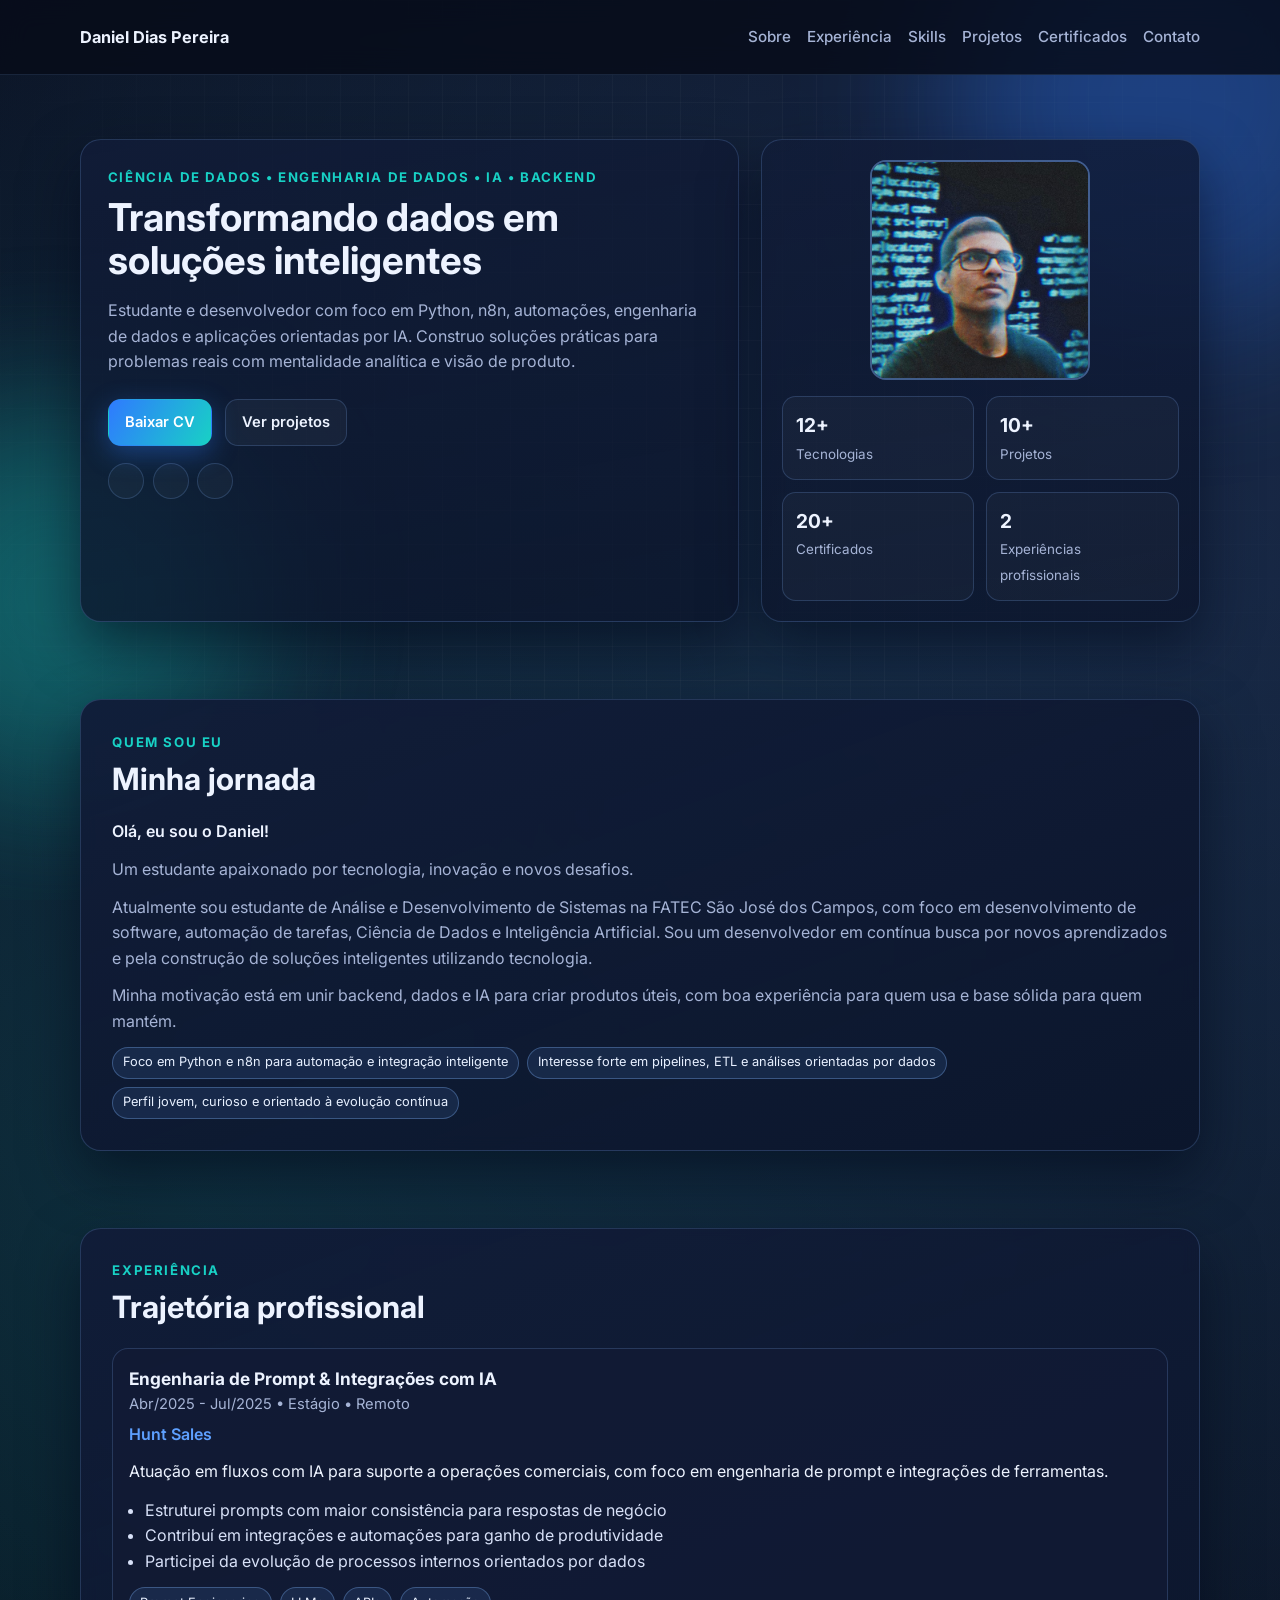
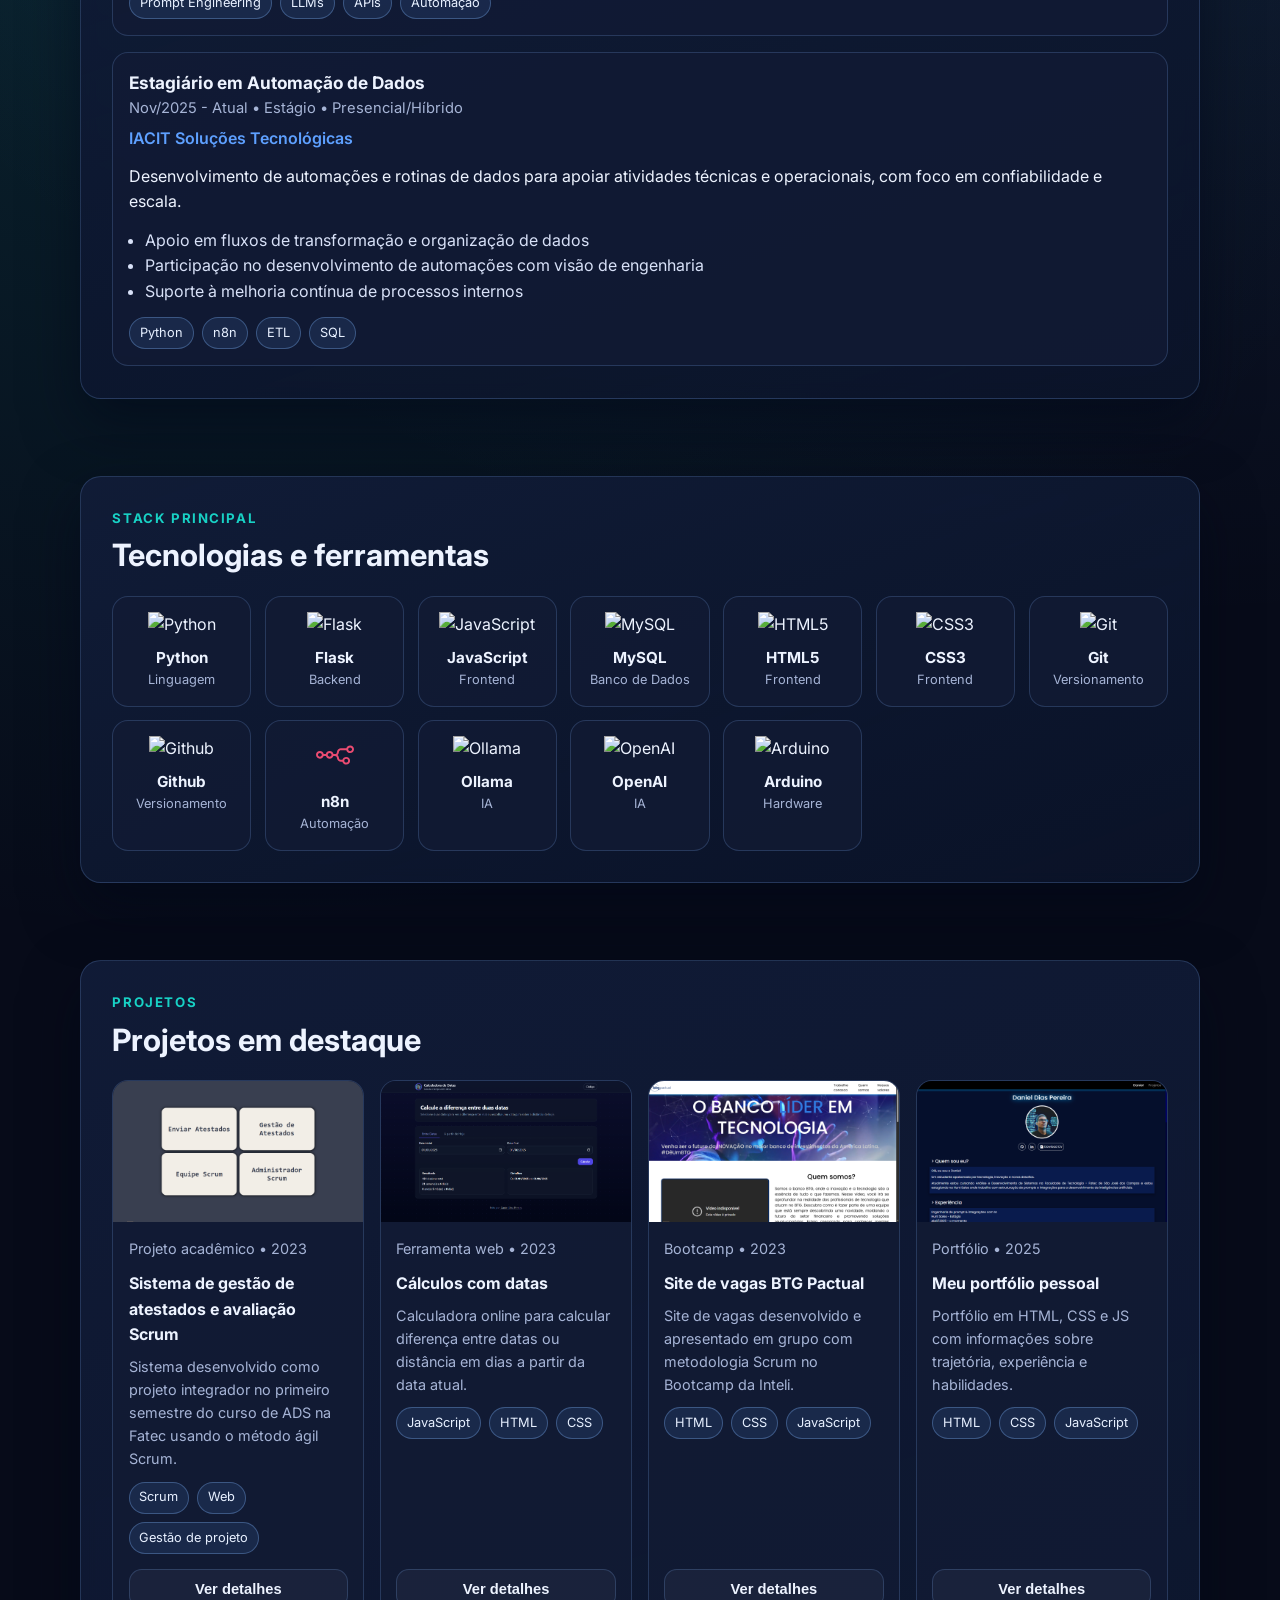
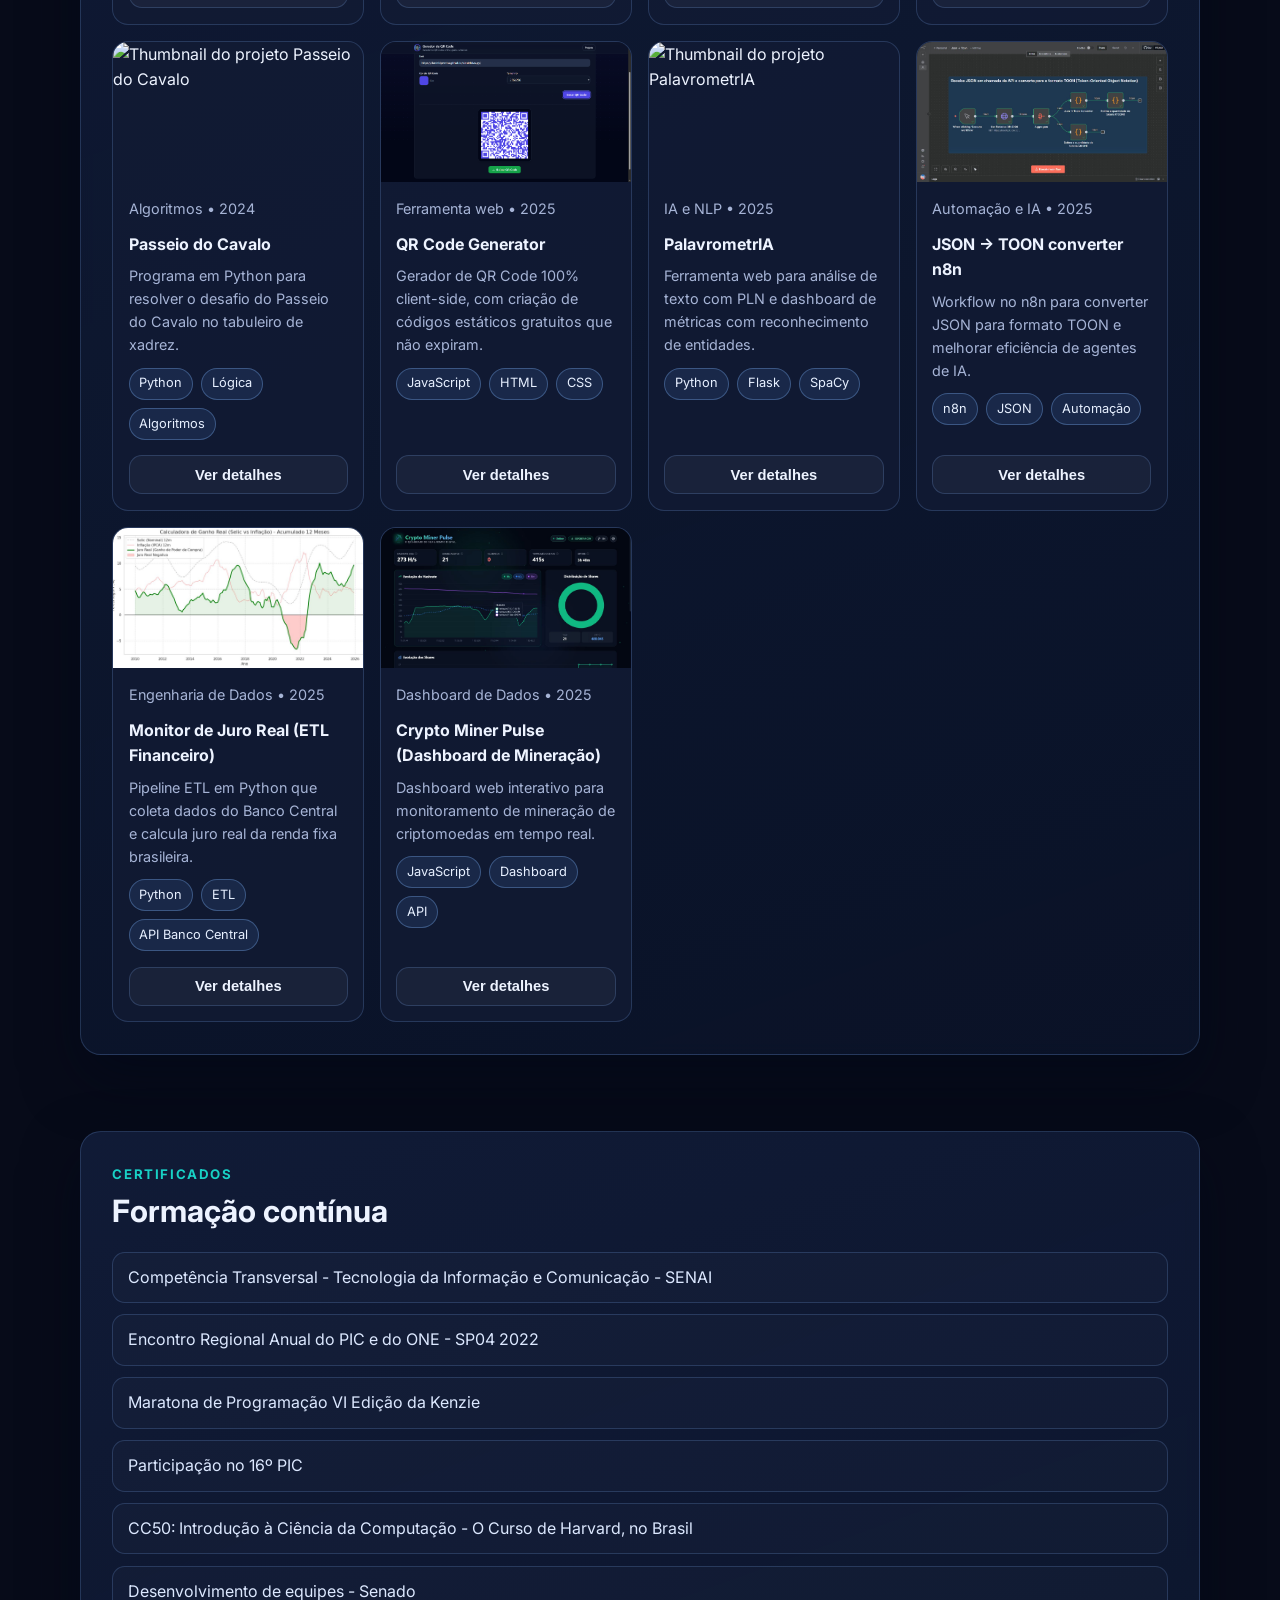
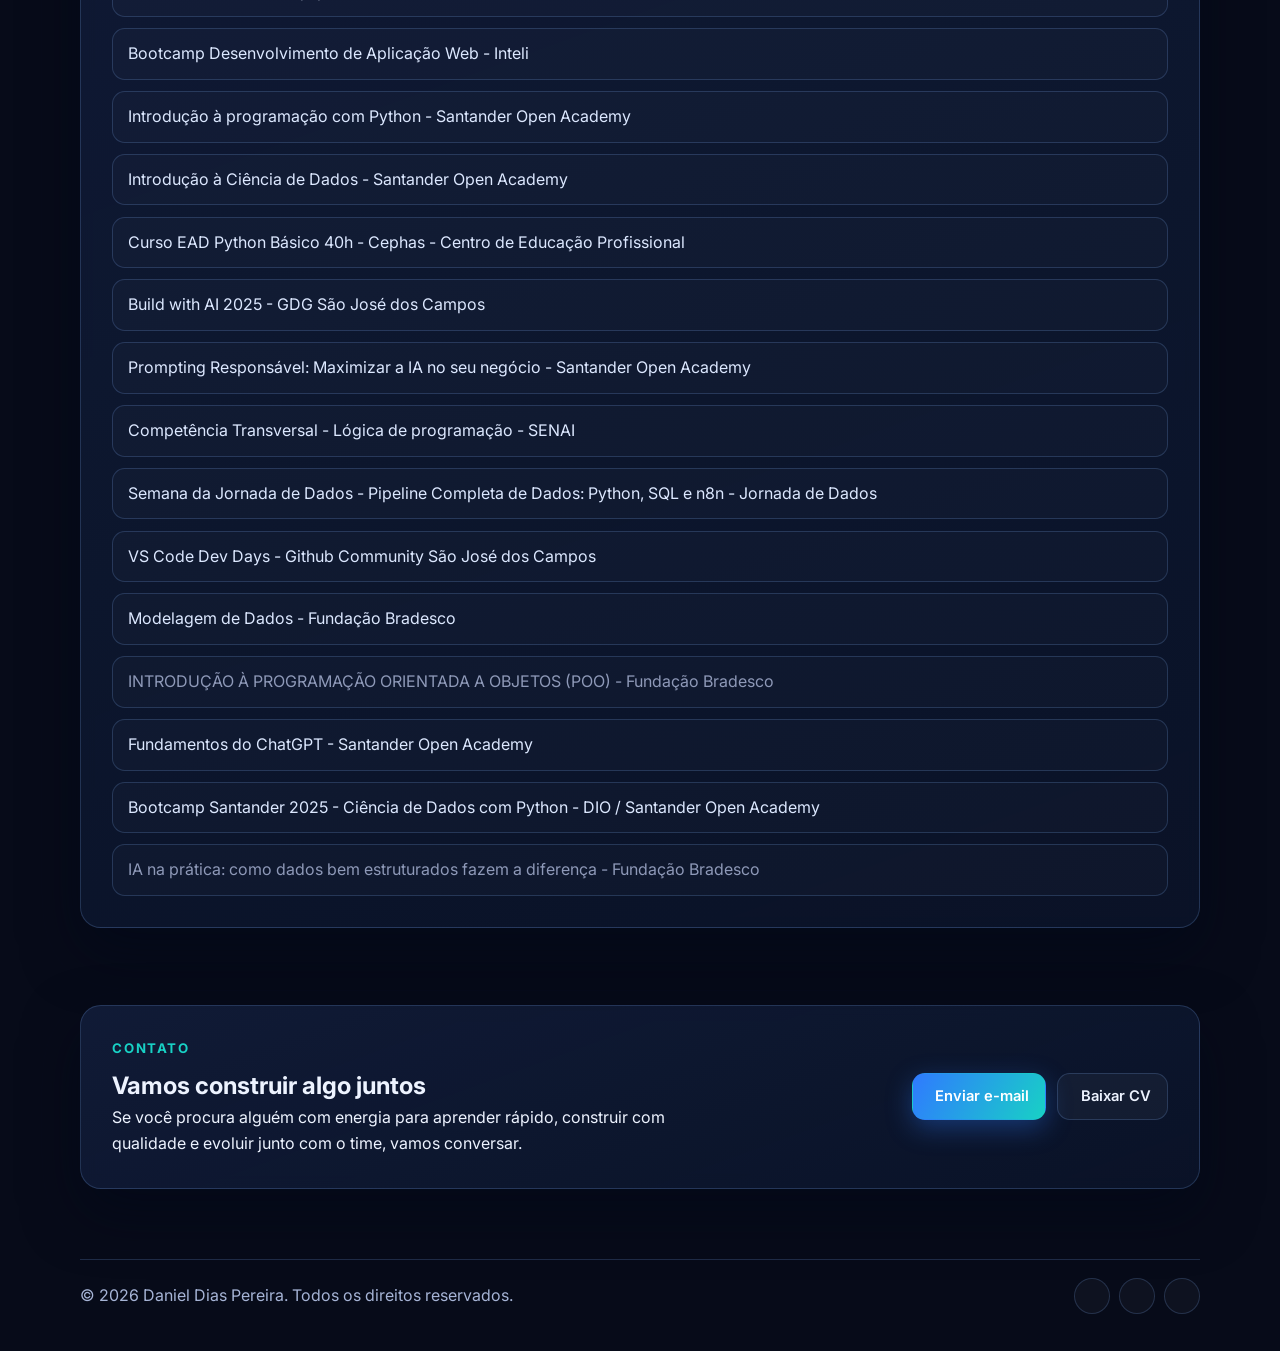
==== commit 0f6598f7: "feat: enhance portfolio rendering and styling - Implemented project modal with image slider function" ====
--- a/index.html
+++ b/index.html
@@ -1,183 +1,164 @@
 <!DOCTYPE html>
-<html lang="en">  
+<html lang="pt-BR">
 <head>
   <meta charset="UTF-8">
-  <meta http-equiv="X-UA-Compatible" content="IE=edge">
   <meta name="viewport" content="width=device-width, initial-scale=1.0">
+  <title>Daniel Dias Pereira | Portfólio</title>
 
-  <link rel="stylesheet" href="./style/style.css" />
-  <link rel="stylesheet" href="./style/header.css" />
+  <meta name="description" content="Portfólio de Daniel Dias Pereira - Ciência de Dados, Engenharia de Dados, IA, automações e backend.">
 
-  <script src="./assets/script/details.js"></script>
+  <link rel="icon" type="image/png" sizes="32x32" href="./assets/favicon_io/favicon-32x32.png">
+  <link rel="icon" type="image/png" sizes="16x16" href="./assets/favicon_io/favicon-16x16.png">
+  <link rel="manifest" href="./assets/favicon_io/site.webmanifest">
 
-      <!-- CSS bootstrap -->
-      <link rel="stylesheet" href="https://cdn.jsdelivr.net/npm/bootstrap@4.6.1/dist/css/bootstrap.min.css" integrity="sha384-zCbKRCUGaJDkqS1kPbPd7TveP5iyJE0EjAuZQTgFLD2ylzuqKfdKlfG/eSrtxUkn" crossorigin="anonymous">
+  <link rel="preconnect" href="https://fonts.googleapis.com">
+  <link rel="preconnect" href="https://fonts.gstatic.com" crossorigin>
+  <link href="https://fonts.googleapis.com/css2?family=Inter:wght@400;500;600;700;800&display=swap" rel="stylesheet">
+  <link href="https://cdn.jsdelivr.net/npm/remixicon@2.5.0/fonts/remixicon.css" rel="stylesheet">
 
-  <title>Daniel | Portifólio</title>
-
-<link rel="apple-touch-icon" sizes="180x180" href="/apple-touch-icon.png">
-<link rel="icon" type="image/png" sizes="32x32" href="./assets/favicon_io/favicon-32x32.png">
-<link rel="icon" type="image/png" sizes="16x16" href="./assets/favicon_io/favicon-16x16.png">
-<link rel="manifest" href="/site.webmanifest">
-
-<!-- CSS Icons -->
-<link href="https://cdn.jsdelivr.net/npm/remixicon@2.5.0/fonts/remixicon.css" rel="stylesheet">
-
-<link rel="stylesheet" href="./style/footer.css">
-<link rel="stylesheet" href="./style/details.css">
-<link rel="stylesheet" href="./style/projetos.css">
-<link rel="stylesheet" href="./style/skills.css">
-
-  <!-- Google tag (gtag.js) -->
-  <script async src="https://www.googletagmanager.com/gtag/js?id=G-65QBJW22HF"></script>
-  <script>
-    window.dataLayer = window.dataLayer || [];
-    function gtag(){dataLayer.push(arguments);}
-    gtag('js', new Date());
-
-    gtag('config', 'G-65QBJW22HF');
-  </script>
-
-  <link href="https://unpkg.com/aos@2.3.1/dist/aos.css" rel="stylesheet">
-  <script src="https://unpkg.com/aos@2.3.1/dist/aos.js"></script>
-
+  <link rel="stylesheet" href="./style/style.css">
 </head>
-
-<body style="display: flex; flex-direction: column; justify-content: space-between; height: 100vh;">
-
-  <div class="container">
-    <nav class="navbar navbar-expand-sm bg-dark navbar-dark">
-
-        
-    <button class="navbar-toggler" type="button" data-toggle="collapse" data-target="#myNav">
-    <span class="navbar-toggler-icon"></span>
-    </button>
-    
-    <div id="myNav" class="collapse navbar-collapse justify-content-end">
-    <ul class="navbar-nav ">
-    <li class="nav-item"><a href="./index.html" class="nav-link active">Daniel</a></li>
-    <li class="nav-item"><a href="#portifolio" class="nav-link">Projetos</a></li>    
-
-    </ul>
-    </div>
-    </nav>
-    </div>
-
-  <div align="center">
-    <a href="https://www.linkedin.com/in/daniel-dias-pereira-40219425b/" target="_blank"><h1>Daniel Dias Pereira</h1></a>
-    <img class="foto" src="./assets/imagens/Foto.jpeg"/>
+<body>
+  <div class="bg-effects" aria-hidden="true">
+    <span class="orb orb-1"></span>
+    <span class="orb orb-2"></span>
+    <span class="grid-overlay"></span>
   </div>
 
-    <div class="redes-sociais" align="center">
-        <a href="https://www.github.com/danieldpereira/" target="_blank"> <i class="ri-github-fill"></i> </a>
-        <a href="https://www.linkedin.com/in/daniel-dias-pereira-40219425b/" target="_blank"> <i class="ri-linkedin-fill"></i> </a>
-        <a id="curriculo" href="assets/Currículo_Daniel Dias Pereira.pdf"  download target="_blank"><i class="ri-file-download-fill"></i>&nbsp;Dowload CV</a>
+  <header class="header">
+    <div class="container nav-wrap">
+      <a href="#inicio" class="brand" id="brand-name">Daniel Dias Pereira</a>
+      <button class="menu-btn" id="menu-btn" aria-label="Abrir menu" aria-expanded="false">
+        <i class="ri-menu-3-line"></i>
+      </button>
+      <nav class="nav" id="site-nav">
+        <a href="#sobre">Sobre</a>
+        <a href="#experiencias">Experiência</a>
+        <a href="#skills">Skills</a>
+        <a href="#projetos">Projetos</a>
+        <a href="#certificados">Certificados</a>
+        <a href="#contato">Contato</a>
+      </nav>
     </div>
+  </header>
 
-  <div class="texto1">
+  <main>
+    <section id="inicio" class="hero section">
+      <div class="container hero-grid">
+        <div class="hero-content">
+          <p class="eyebrow" id="hero-eyebrow">Dados • IA • Backend</p>
+          <h1 id="hero-title">Portfólio de Daniel Dias Pereira</h1>
+          <p class="hero-description" id="hero-description"></p>
 
-    <br>
+          <div class="hero-actions" id="hero-actions"></div>
 
-    <div class="custom-details">
-        <div class="summary"><b><h2> > Quem sou eu?</h2></b></div>
-        <div class="content">
-            <p>Olá, eu sou o Daniel!</p>
-            <p>Um estudante apaixonado por tecnologia, inovação e novos desafios.</p>
-            <p>Atualmente sou estudante de Análise e Desenvolvimento de Sistemas na FATEC São José dos Campos, com foco em desenvolvimento de software, automação de tarefas, Ciência de Dados e Inteligência Artificial, desenvolvedor em contínua busca de novos aprendizados e na construção de soluções inteligentes utilizando a tecnologia.</p>
+          <div class="socials" id="socials-list"></div>
         </div>
+
+        <aside class="hero-side">
+          <img src="./assets/imagens/Foto.jpeg" alt="Foto de Daniel Dias Pereira" class="profile-photo">
+          <div class="stats-grid" id="stats-grid"></div>
+        </aside>
+      </div>
+    </section>
+
+    <section id="sobre" class="section">
+      <div class="container section-card">
+        <div class="section-head">
+          <p class="eyebrow">Quem sou eu</p>
+          <h2>Minha jornada</h2>
+        </div>
+        <div id="about-content" class="about-content"></div>
+      </div>
+    </section>
+
+    <section id="experiencias" class="section">
+      <div class="container section-card">
+        <div class="section-head">
+          <p class="eyebrow">Experiência</p>
+          <h2>Trajetória profissional</h2>
+        </div>
+        <div id="experience-list" class="timeline"></div>
+      </div>
+    </section>
+
+    <section id="skills" class="section">
+      <div class="container section-card">
+        <div class="section-head">
+          <p class="eyebrow">Stack principal</p>
+          <h2>Tecnologias e ferramentas</h2>
+        </div>
+        <div id="skills-grid" class="skills-grid"></div>
+      </div>
+    </section>
+
+    <section id="projetos" class="section">
+      <div class="container section-card">
+        <div class="section-head">
+          <p class="eyebrow">Projetos</p>
+          <h2>Projetos em destaque</h2>
+        </div>
+        <div id="projects-grid" class="projects-grid"></div>
+      </div>
+    </section>
+
+    <section id="certificados" class="section">
+      <div class="container section-card">
+        <div class="section-head">
+          <p class="eyebrow">Certificados</p>
+          <h2>Formação contínua</h2>
+        </div>
+        <ul id="certificates-list" class="certificates-list"></ul>
+      </div>
+    </section>
+
+    <section id="contato" class="section">
+      <div class="container section-card contact-card">
+        <div>
+          <p class="eyebrow">Contato</p>
+          <h2>Vamos construir algo juntos</h2>
+          <p id="contact-message"></p>
+        </div>
+        <div class="contact-actions" id="contact-actions"></div>
+      </div>
+    </section>
+  </main>
+
+  <footer class="footer">
+    <div class="container footer-content">
+      <p id="footer-text">© 2026 Daniel Dias Pereira</p>
+      <div class="socials" id="footer-socials"></div>
     </div>
+  </footer>
 
-    <br>
+  <div id="project-modal" class="modal" aria-hidden="true" role="dialog" aria-modal="true">
+    <div class="modal-backdrop" data-close-modal="true"></div>
+    <div class="modal-card">
+      <button class="modal-close" id="modal-close" aria-label="Fechar modal">
+        <i class="ri-close-line"></i>
+      </button>
 
-    <div class="custom-details" data-aos="fade-right" data-aos-offset="300" data-aos-easing="ease-in-sine">
-        <div class="summary"><b><h2> > Experiência</h2></b></div>
-        <div class="content">
-        <ul id="experience-list"></ul>
+      <div class="modal-slider" id="modal-slider"></div>
+
+      <div class="modal-content">
+        <h3 id="modal-title"></h3>
+        <p id="modal-description"></p>
+
+        <div>
+          <h4>Tecnologias</h4>
+          <div id="modal-tech" class="chip-list"></div>
         </div>
-    </div>
 
-    <br>
+        <div>
+          <h4>Categoria e contexto</h4>
+          <p id="modal-meta" class="muted"></p>
+        </div>
 
-    <div class="custom-details" data-aos="fade-right" data-aos-offset="300" data-aos-easing="ease-in-sine">
-        <div class="summary"><b><h2> > Certificados</h2></b></div>
-        <div class="content">
-        <ul id="certificates-list"></ul>
-        </div>
-    </div>
-
-    <br>
-
-    <div class="custom-details" data-aos="fade-right" data-aos-offset="300" data-aos-easing="ease-in-sine">
-        <div class="summary"><b><h2> > Skills</h2></b></div>
-        <div class="content">
-            <p>Como desenvolvedor, apresento habilidades em:</p>
-            <section class="skills">
-  <h2>Tecnologias 💻</h2>
-  <div id="skills-grid-dynamic" class="skills-grid"></div>
-</section>
-
-        </div>
-    </div>
-   
-    <br>
-
-    <div id="portifolio" class="custom-details" data-aos="fade-right" data-aos-offset="300" data-aos-easing="ease-in-sine">
-      <div class="summary"><b><h2> > Projetos</h2></b></div>
-      <div class="content">
-<section id="projects">
-  <div id="projects-grid-dynamic" class="projects-grid"></div>
-</section>
-
+        <div id="modal-links" class="project-links"></div>
       </div>
     </div>
-
-    <br>
-    
   </div>
 
-  <footer class="footer">
-    <div class="footer__container">
-
-        <hr class="footer__divider">
-
-        <div class="footer__bottom">
-            <span class="copyright">&copy; 2025 DanielDPereira. Todos os direitos reservados.</span>
-            <ul class="footer__list">
-
-                <li class="footer__list-item">
-                    <a href="https://www.github.com/DanielDPereira" class="footer__list-link" target="_blank">
-                        <i class="ri-github-fill"></i>
-                    </a>
-                </li>
-                <li class="footer__list-item">
-                    <a href="https://www.linkedin.com/in/daniel-dias-pereira-40219425b/" class="footer__list-link" target="_blank">
-                        <i class="ri-linkedin-fill"></i>
-                    </a>
-                </li>
-
-                <li class="footer__list-item">
-                    <a href="mailto:danieldpereira.dev@gmail.com" class="footer__list-link">
-                        <i class="ri-mail-line"></i>
-                    </a>
-                </li>
-            </ul>
-        </div>
-    </div>
-  </footer>
-  
+  <script src="./portfolio-render.js" defer></script>
 </body>
-
-
-<!-- Meu JS -->
-<script src="./assets/script/details.js"></script>
-<script src="./portfolio-render.js"></script>
-
-<!-- script bootstrap-->
-<script src="https://cdn.jsdelivr.net/npm/jquery@3.5.1/dist/jquery.slim.min.js" integrity="sha384-DfXdz2htPH0lsSSs5nCTpuj/zy4C+OGpamoFVy38MVBnE+IbbVYUew+OrCXaRkfj" crossorigin="anonymous"></script>
-<script src="https://cdn.jsdelivr.net/npm/bootstrap@4.6.1/dist/js/bootstrap.bundle.min.js" integrity="sha384-fQybjgWLrvvRgtW6bFlB7jaZrFsaBXjsOMm/tB9LTS58ONXgqbR9W8oWht/amnpF" crossorigin="anonymous"></script>
-
-<script>
-  AOS.init();
-</script>
-
 </html>
--- a/style/style.css
+++ b/style/style.css
@@ -1,128 +1,669 @@
-*{
-  box-sizing: border-box!important;
-}
-
-html, body{
-  width: 100vw!important;
-  height: 100vh!important;
-  margin: 0!important;
-  padding: 0!important;
+:root {
+  --bg: #070b19;
+  --bg-soft: #0f172e;
+  --card: rgba(18, 27, 53, 0.78);
+  --card-strong: #111c38;
+  --border: rgba(132, 182, 255, 0.2);
+  --text: #edf3ff;
+  --muted: #a6b4d6;
+  --primary: #5ea0ff;
+  --primary-strong: #2f7aff;
+  --accent: #18d1c5;
+  --shadow: 0 24px 55px rgba(2, 8, 23, 0.55);
+}
+
+* {
+  box-sizing: border-box;
+  margin: 0;
+  padding: 0;
 }
 
 html {
   scroll-behavior: smooth;
 }
 
-body{
-  position: absolute!important;
-  width: 100vw!important;
-  height: 100vh!important;
-  display: flex!important;
-  flex-direction: column!important;
-  margin: 0!important;
-  background-color: #050f2c!important;
-  overflow-x: hidden!important;
-}
-
-.foto{
-  border-radius: 100px;
-  border:5px solid rgb(255, 255, 255);
-  width: 18rem;
-  transition: transform 0.3s ease;
-}
-
-.foto:hover{
-  transform: scale(1.07); /* aumenta 5% */
-}
-
-h1{
-  color: white!important;
-  font-size: 34px!important;
-  filter: drop-shadow(0 0 0.4em rgba(0, 173, 254));
-  padding-top: 24px;
-  padding-bottom: 1.2%;
-}
-
-
-.texto1{
-  color: white!important;
-  box-sizing: border-box!important;
-  margin-left: 5%;
-  margin-right: 5%;
-}
-
-*::selection{
-  color: white;
-  background: #5e6168;
-
-}
-
-h2{
-  font-size: 2.5rem!important;
-}
-
-.texto1 a {
-  color: rgb(255 255 255)!important;
+body {
+  font-family: 'Inter', sans-serif;
+  background: radial-gradient(circle at 90% 8%, rgba(94, 160, 255, 0.2), transparent 30%),
+    radial-gradient(circle at 15% 20%, rgba(24, 209, 197, 0.15), transparent 26%),
+    var(--bg);
+  color: var(--text);
+  line-height: 1.6;
+  overflow-x: hidden;
+}
+
+body.modal-open {
+  overflow: hidden;
+}
+
+.bg-effects {
+  position: fixed;
+  inset: 0;
+  z-index: -1;
+  overflow: hidden;
+}
+
+.orb {
+  position: absolute;
+  border-radius: 999px;
+  filter: blur(80px);
+  opacity: 0.35;
+}
+
+.orb-1 {
+  width: 460px;
+  height: 460px;
+  background: #2f7aff;
+  top: -130px;
+  right: -120px;
+}
+
+.orb-2 {
+  width: 390px;
+  height: 390px;
+  background: #18d1c5;
+  left: -140px;
+  bottom: 12%;
+}
+
+.grid-overlay {
+  position: absolute;
+  inset: 0;
+  background-image: linear-gradient(rgba(255, 255, 255, 0.03) 1px, transparent 1px),
+    linear-gradient(90deg, rgba(255, 255, 255, 0.03) 1px, transparent 1px);
+  background-size: 34px 34px;
+  mask-image: radial-gradient(circle at center, black 40%, transparent 100%);
+}
+
+.container {
+  width: min(1120px, calc(100% - 2rem));
+  margin: 0 auto;
+}
+
+.section {
+  padding: 2.4rem 0;
+}
+
+.section-card {
+  border: 1px solid var(--border);
+  border-radius: 1.3rem;
+  padding: clamp(1.2rem, 1.2vw + 1rem, 2rem);
+  background: linear-gradient(160deg, rgba(17, 28, 56, 0.95), rgba(11, 20, 42, 0.85));
+  box-shadow: var(--shadow);
+  backdrop-filter: blur(8px);
+}
+
+.section-head {
+  margin-bottom: 1.4rem;
+}
+
+.section-head h2 {
+  font-size: clamp(1.55rem, 2.4vw, 2.15rem);
+  line-height: 1.18;
+}
+
+.eyebrow {
+  color: var(--accent);
+  font-size: 0.83rem;
+  letter-spacing: 0.12em;
+  text-transform: uppercase;
+  font-weight: 700;
+  margin-bottom: 0.5rem;
+}
+
+.header {
+  position: sticky;
+  top: 0;
+  z-index: 20;
+  border-bottom: 1px solid rgba(132, 182, 255, 0.14);
+  background: rgba(7, 11, 25, 0.82);
+  backdrop-filter: blur(14px);
+}
+
+.nav-wrap {
+  min-height: 74px;
+  display: flex;
+  justify-content: space-between;
+  align-items: center;
+  gap: 1rem;
+}
+
+.brand {
   text-decoration: none;
-  background-color: transparent;
-}
-
-a:hover {
-transition: 0.5s;
-opacity: 0.7;
-}
-
-details,
-summary{
-  padding: 5px;
-}
-
-p, li{
-  text-align: justify;
-}
-
-.redes-sociais{
-  margin-top: 1.6em;
-}
-
-.redes-sociais a{
+  color: var(--text);
+  font-weight: 700;
+  font-size: 1.02rem;
+}
+
+.nav {
+  display: flex;
+  align-items: center;
+  gap: 1rem;
+}
+
+.nav a {
+  color: var(--muted);
+  text-decoration: none;
+  font-size: 0.95rem;
+  font-weight: 500;
+  transition: color 0.25s ease;
+}
+
+.nav a:hover {
+  color: var(--text);
+}
+
+.menu-btn {
+  display: none;
+  border: 1px solid var(--border);
+  color: var(--text);
+  background: rgba(255, 255, 255, 0.05);
+  width: 42px;
+  height: 42px;
+  border-radius: 0.8rem;
+  font-size: 1.2rem;
+}
+
+.hero {
+  padding-top: 4rem;
+}
+
+.hero-grid {
+  display: grid;
+  grid-template-columns: 1.2fr 0.8fr;
+  gap: 1.4rem;
+}
+
+.hero-content,
+.hero-side {
+  border: 1px solid var(--border);
+  border-radius: 1.3rem;
+  background: linear-gradient(170deg, rgba(17, 28, 56, 0.85), rgba(11, 20, 42, 0.78));
+  box-shadow: var(--shadow);
+}
+
+.hero-content {
+  padding: clamp(1.4rem, 2.1vw, 2.2rem);
+}
+
+.hero-content h1 {
+  font-size: clamp(1.9rem, 3vw, 2.85rem);
+  line-height: 1.12;
+  margin-bottom: 1rem;
+}
+
+.hero-description {
+  color: var(--muted);
+  margin-bottom: 1.5rem;
+}
+
+.hero-actions {
+  display: flex;
+  flex-wrap: wrap;
+  gap: 0.8rem;
+  margin-bottom: 1.1rem;
+}
+
+.btn {
   display: inline-flex;
   align-items: center;
   justify-content: center;
-  height: 40px;
-  width: 40px;
-  margin: 0 10px 10px 0;
+  gap: 0.4rem;
+  border-radius: 0.8rem;
+  border: 1px solid transparent;
+  padding: 0.67rem 1rem;
+  font-size: 0.92rem;
+  font-weight: 600;
   text-decoration: none;
-  border-radius: 50%;
-  color: white;
-  border: 1px solid white;
-  transition: all 0.5s ease;
-}
-
-.redes-sociais a i{
-  font-size: 20px;
-}
-
-.redes-sociais a:hover{
-  color: #050f2c!important;
-  background-color: rgb(255, 255, 255);
-}
-
-#curriculo{
-  width: 14rem;
-  border-radius: 15px;
-
-}
-
-::-webkit-scrollbar{
+  transition: transform 0.2s ease, box-shadow 0.2s ease, background 0.2s ease;
+  cursor: pointer;
+}
+
+.btn:hover {
+  transform: translateY(-1px);
+}
+
+.btn-primary {
+  background: linear-gradient(120deg, var(--primary-strong), var(--accent));
+  color: #fff;
+  box-shadow: 0 8px 26px rgba(47, 122, 255, 0.35);
+}
+
+.btn-ghost {
+  background: rgba(255, 255, 255, 0.04);
+  border-color: var(--border);
+  color: var(--text);
+}
+
+.socials {
+  display: flex;
+  gap: 0.55rem;
+  flex-wrap: wrap;
+}
+
+.socials a {
+  width: 2.25rem;
+  height: 2.25rem;
+  border-radius: 999px;
+  display: inline-flex;
+  align-items: center;
+  justify-content: center;
+  text-decoration: none;
+  border: 1px solid var(--border);
+  color: var(--text);
+  background: rgba(255, 255, 255, 0.03);
+}
+
+.hero-side {
+  padding: 1.25rem;
+}
+
+.profile-photo {
+  width: 100%;
+  max-width: 220px;
+  aspect-ratio: 1 / 1;
+  object-fit: cover;
+  border-radius: 1rem;
+  border: 2px solid rgba(132, 182, 255, 0.42);
+  display: block;
+  margin: 0 auto 1rem;
+}
+
+.stats-grid {
+  display: grid;
+  grid-template-columns: repeat(2, minmax(0, 1fr));
+  gap: 0.75rem;
+}
+
+.stat-card {
+  border: 1px solid var(--border);
+  border-radius: 0.85rem;
+  background: rgba(255, 255, 255, 0.03);
+  padding: 0.8rem;
+}
+
+.stat-card strong {
+  display: block;
+  font-size: 1.2rem;
+}
+
+.stat-card span {
+  font-size: 0.84rem;
+  color: var(--muted);
+}
+
+.about-content p {
+  color: var(--muted);
+  margin-bottom: 0.75rem;
+}
+
+.about-content .lead {
+  color: var(--text);
+  font-weight: 600;
+}
+
+.timeline {
+  display: grid;
+  gap: 1rem;
+}
+
+.timeline-item {
+  position: relative;
+  border: 1px solid var(--border);
+  border-radius: 1rem;
+  padding: 1rem;
+  background: var(--card);
+}
+
+.timeline-item h3 {
+  font-size: 1.08rem;
+}
+
+.muted {
+  color: var(--muted);
+  font-size: 0.92rem;
+}
+
+.company-link {
+  display: inline-flex;
+  margin: 0.35rem 0 0.75rem;
+  color: var(--primary);
+  text-decoration: none;
+  font-weight: 600;
+}
+
+.achievements {
+  margin: 0.8rem 0;
+  padding-left: 1rem;
+  color: #d8e1f8;
+}
+
+.chip-list {
+  display: flex;
+  flex-wrap: wrap;
+  gap: 0.5rem;
+}
+
+.chip {
+  padding: 0.3rem 0.62rem;
+  border-radius: 999px;
+  border: 1px solid rgba(132, 182, 255, 0.32);
+  background: rgba(53, 88, 144, 0.25);
+  font-size: 0.8rem;
+  color: #e7f0ff;
+}
+
+.skills-grid {
+  display: grid;
+  grid-template-columns: repeat(auto-fit, minmax(130px, 1fr));
+  gap: 0.85rem;
+}
+
+.skill-card {
+  border: 1px solid var(--border);
+  border-radius: 1rem;
+  background: var(--card);
+  padding: 0.95rem;
+  text-align: center;
+}
+
+.skill-card img {
+  width: 38px;
+  height: 38px;
+  object-fit: contain;
+  margin-bottom: 0.5rem;
+}
+
+.skill-card h3 {
+  font-size: 0.95rem;
+}
+
+.skill-card p {
+  font-size: 0.8rem;
+  color: var(--muted);
+}
+
+.projects-grid {
+  display: grid;
+  grid-template-columns: repeat(auto-fit, minmax(230px, 1fr));
+  gap: 1rem;
+}
+
+.project-card {
+  border: 1px solid var(--border);
+  border-radius: 1rem;
+  overflow: hidden;
+  background: var(--card);
+  display: flex;
+  flex-direction: column;
+}
+
+.project-card img {
+  width: 100%;
+  aspect-ratio: 16 / 9;
+  object-fit: cover;
+}
+
+.project-body {
+  padding: 0.95rem;
+  flex: 1;
+}
+
+.project-meta {
+  font-size: 0.78rem;
+  color: var(--accent);
+  margin-bottom: 0.45rem;
+}
+
+.project-body h3 {
+  margin-bottom: 0.45rem;
+  font-size: 1rem;
+}
+
+.project-body p {
+  color: var(--muted);
+  font-size: 0.9rem;
+  margin-bottom: 0.7rem;
+}
+
+.project-open {
+  margin: 0 0.95rem 0.95rem;
+}
+
+.certificates-list {
+  list-style: none;
+  display: grid;
+  gap: 0.7rem;
+}
+
+.certificates-list li {
+  border: 1px solid var(--border);
+  border-radius: 0.8rem;
+  padding: 0.75rem 0.9rem;
+  background: rgba(255, 255, 255, 0.02);
+}
+
+.certificate-link {
+  color: #dce8ff;
+  text-decoration: none;
+}
+
+.disabled-link {
+  color: #8e99b8;
+}
+
+.contact-card {
+  display: grid;
+  grid-template-columns: 1.2fr 0.8fr;
+  gap: 1rem;
+  align-items: center;
+}
+
+.contact-actions {
+  display: flex;
+  gap: 0.7rem;
+  justify-content: flex-end;
+  flex-wrap: wrap;
+}
+
+.footer {
+  padding: 2rem 0 2.3rem;
+}
+
+.footer-content {
+  border-top: 1px solid var(--border);
+  padding-top: 1.1rem;
+  color: var(--muted);
+  display: flex;
+  justify-content: space-between;
+  align-items: center;
+  gap: 1rem;
+}
+
+.modal {
+  position: fixed;
+  inset: 0;
+  opacity: 0;
+  pointer-events: none;
+  transition: opacity 0.24s ease;
+  z-index: 50;
+}
+
+.modal.open {
+  opacity: 1;
+  pointer-events: auto;
+}
+
+.modal-backdrop {
+  position: absolute;
+  inset: 0;
+  background: rgba(5, 8, 19, 0.78);
+}
+
+.modal-card {
+  position: relative;
+  width: min(920px, calc(100% - 1.6rem));
+  max-height: calc(100vh - 2rem);
+  overflow-y: auto;
+  margin: 1rem auto;
+  border: 1px solid var(--border);
+  border-radius: 1rem;
+  background: linear-gradient(170deg, #111c38, #0a1329);
+  box-shadow: var(--shadow);
+}
+
+.modal-close {
+  position: absolute;
+  top: 0.7rem;
+  right: 0.7rem;
+  width: 2rem;
+  height: 2rem;
+  border-radius: 999px;
+  border: 1px solid var(--border);
+  background: rgba(255, 255, 255, 0.06);
+  color: var(--text);
+  z-index: 2;
+  cursor: pointer;
+}
+
+.modal-slider {
+  position: relative;
+}
+
+.slide {
+  display: none;
+}
+
+.slide.active {
+  display: block;
+}
+
+.slide img {
+  width: 100%;
+  max-height: 420px;
+  object-fit: cover;
+}
+
+.slider-btn {
+  position: absolute;
+  top: 50%;
+  transform: translateY(-50%);
+  width: 2.2rem;
+  height: 2.2rem;
+  border: 1px solid var(--border);
+  border-radius: 999px;
+  background: rgba(8, 13, 31, 0.72);
+  color: var(--text);
+  cursor: pointer;
+}
+
+.slider-btn.prev {
+  left: 0.7rem;
+}
+
+.slider-btn.next {
+  right: 0.7rem;
+}
+
+.slider-dots {
+  position: absolute;
+  left: 50%;
+  bottom: 0.8rem;
+  transform: translateX(-50%);
+  display: flex;
+  gap: 0.35rem;
+}
+
+.dot {
+  width: 0.62rem;
+  height: 0.62rem;
+  border-radius: 999px;
+  border: 1px solid rgba(255, 255, 255, 0.55);
+  background: rgba(255, 255, 255, 0.2);
+  cursor: pointer;
+}
+
+.dot.active {
+  background: var(--accent);
+  border-color: var(--accent);
+}
+
+.modal-content {
+  padding: 1rem;
+}
+
+.modal-content h3 {
+  font-size: 1.3rem;
+  margin-bottom: 0.45rem;
+}
+
+.modal-content h4 {
+  margin: 1rem 0 0.45rem;
+  font-size: 0.95rem;
+}
+
+.modal-content p {
+  color: var(--muted);
+}
+
+.project-links {
+  margin-top: 1rem;
+  display: flex;
+  flex-wrap: wrap;
+  gap: 0.55rem;
+}
+
+::-webkit-scrollbar {
   width: 8px;
 }
 
-::-webkit-scrollbar-track{
-  background-color: #02043b;
-}
-
-::-webkit-scrollbar-thumb{
-  background-color: rgba(0, 0, 255, 0.219);
-  border-radius: 10px;
+::-webkit-scrollbar-track {
+  background: #070d1f;
+}
+
+::-webkit-scrollbar-thumb {
+  background: rgba(94, 160, 255, 0.45);
+  border-radius: 999px;
+}
+
+@media (max-width: 920px) {
+  .hero-grid,
+  .contact-card {
+    grid-template-columns: 1fr;
+  }
+
+  .contact-actions {
+    justify-content: flex-start;
+  }
+}
+
+@media (max-width: 760px) {
+  .menu-btn {
+    display: inline-flex;
+    align-items: center;
+    justify-content: center;
+  }
+
+  .nav {
+    position: absolute;
+    top: 74px;
+    left: 0;
+    right: 0;
+    background: rgba(9, 14, 30, 0.97);
+    border-top: 1px solid var(--border);
+    border-bottom: 1px solid var(--border);
+    padding: 1rem;
+    display: none;
+    flex-direction: column;
+    align-items: flex-start;
+  }
+
+  .nav.open {
+    display: flex;
+  }
+
+  .footer-content {
+    flex-direction: column;
+    align-items: flex-start;
+  }
 }
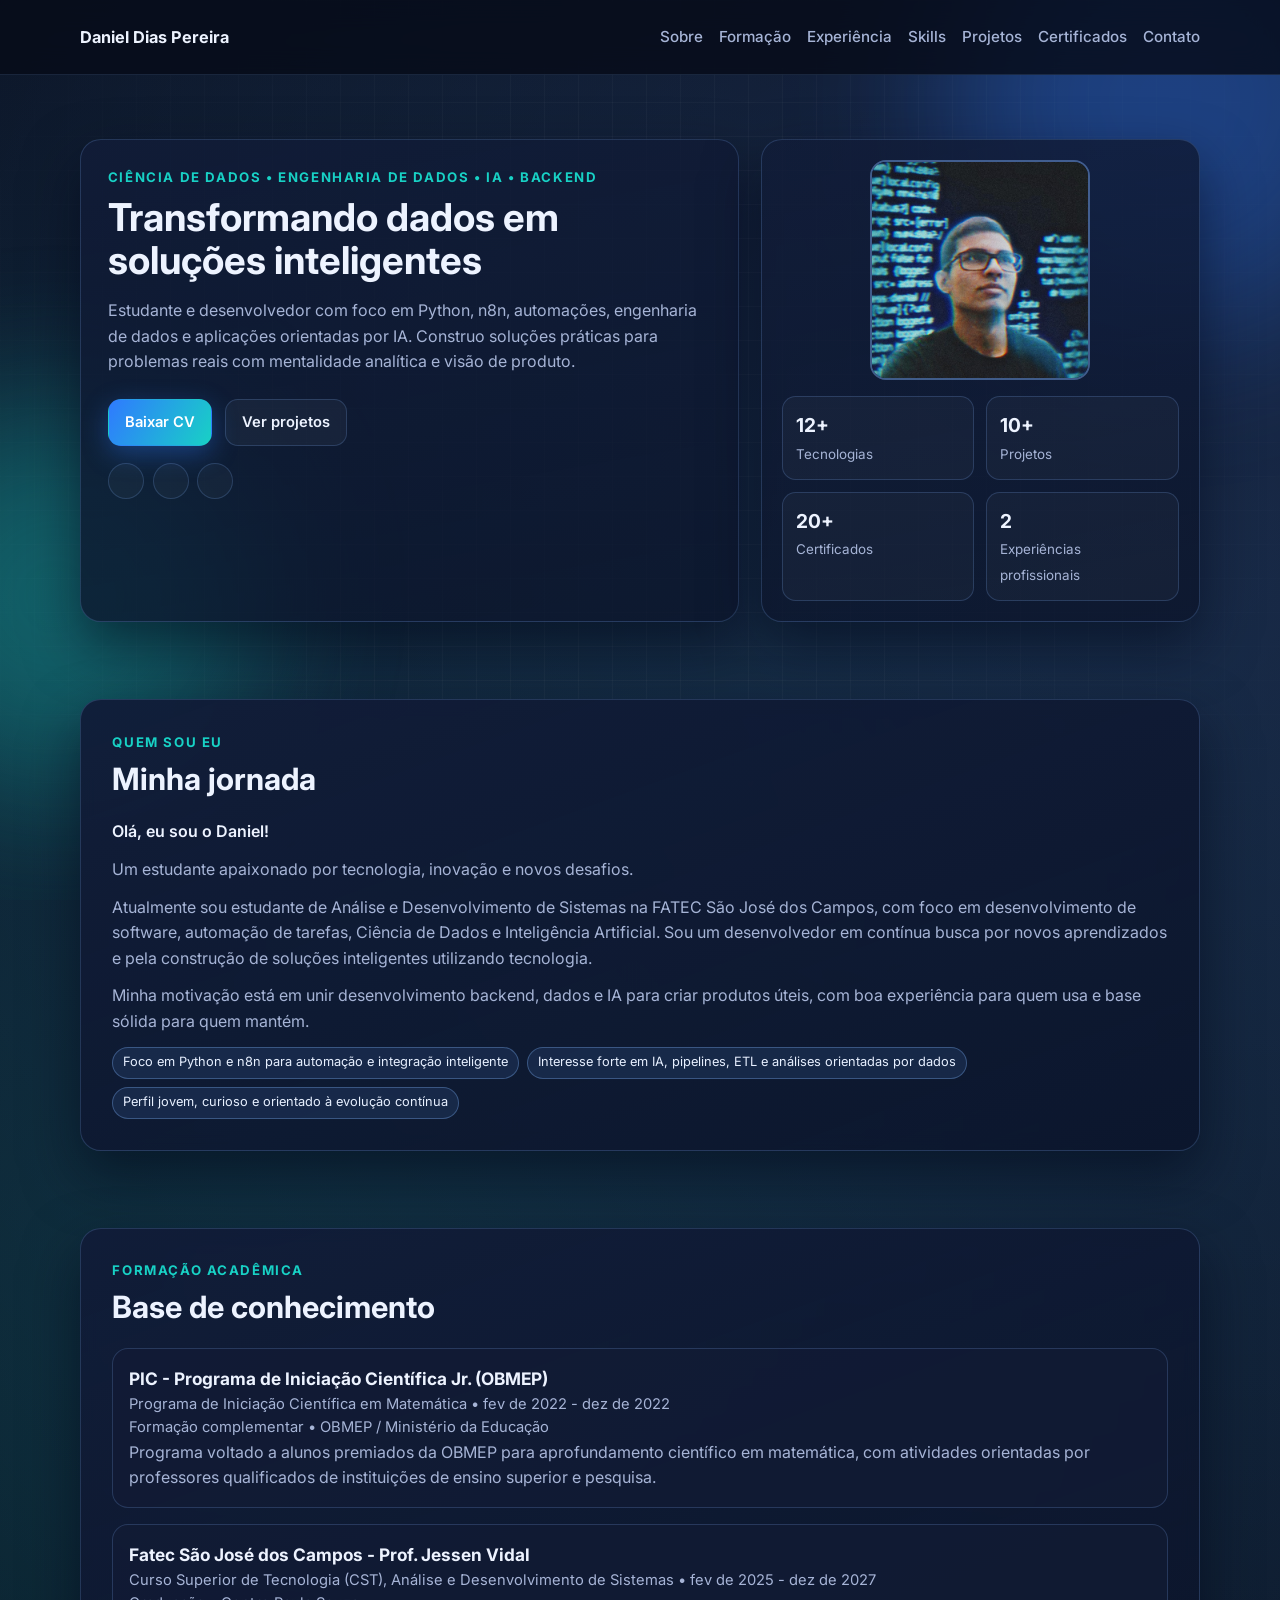
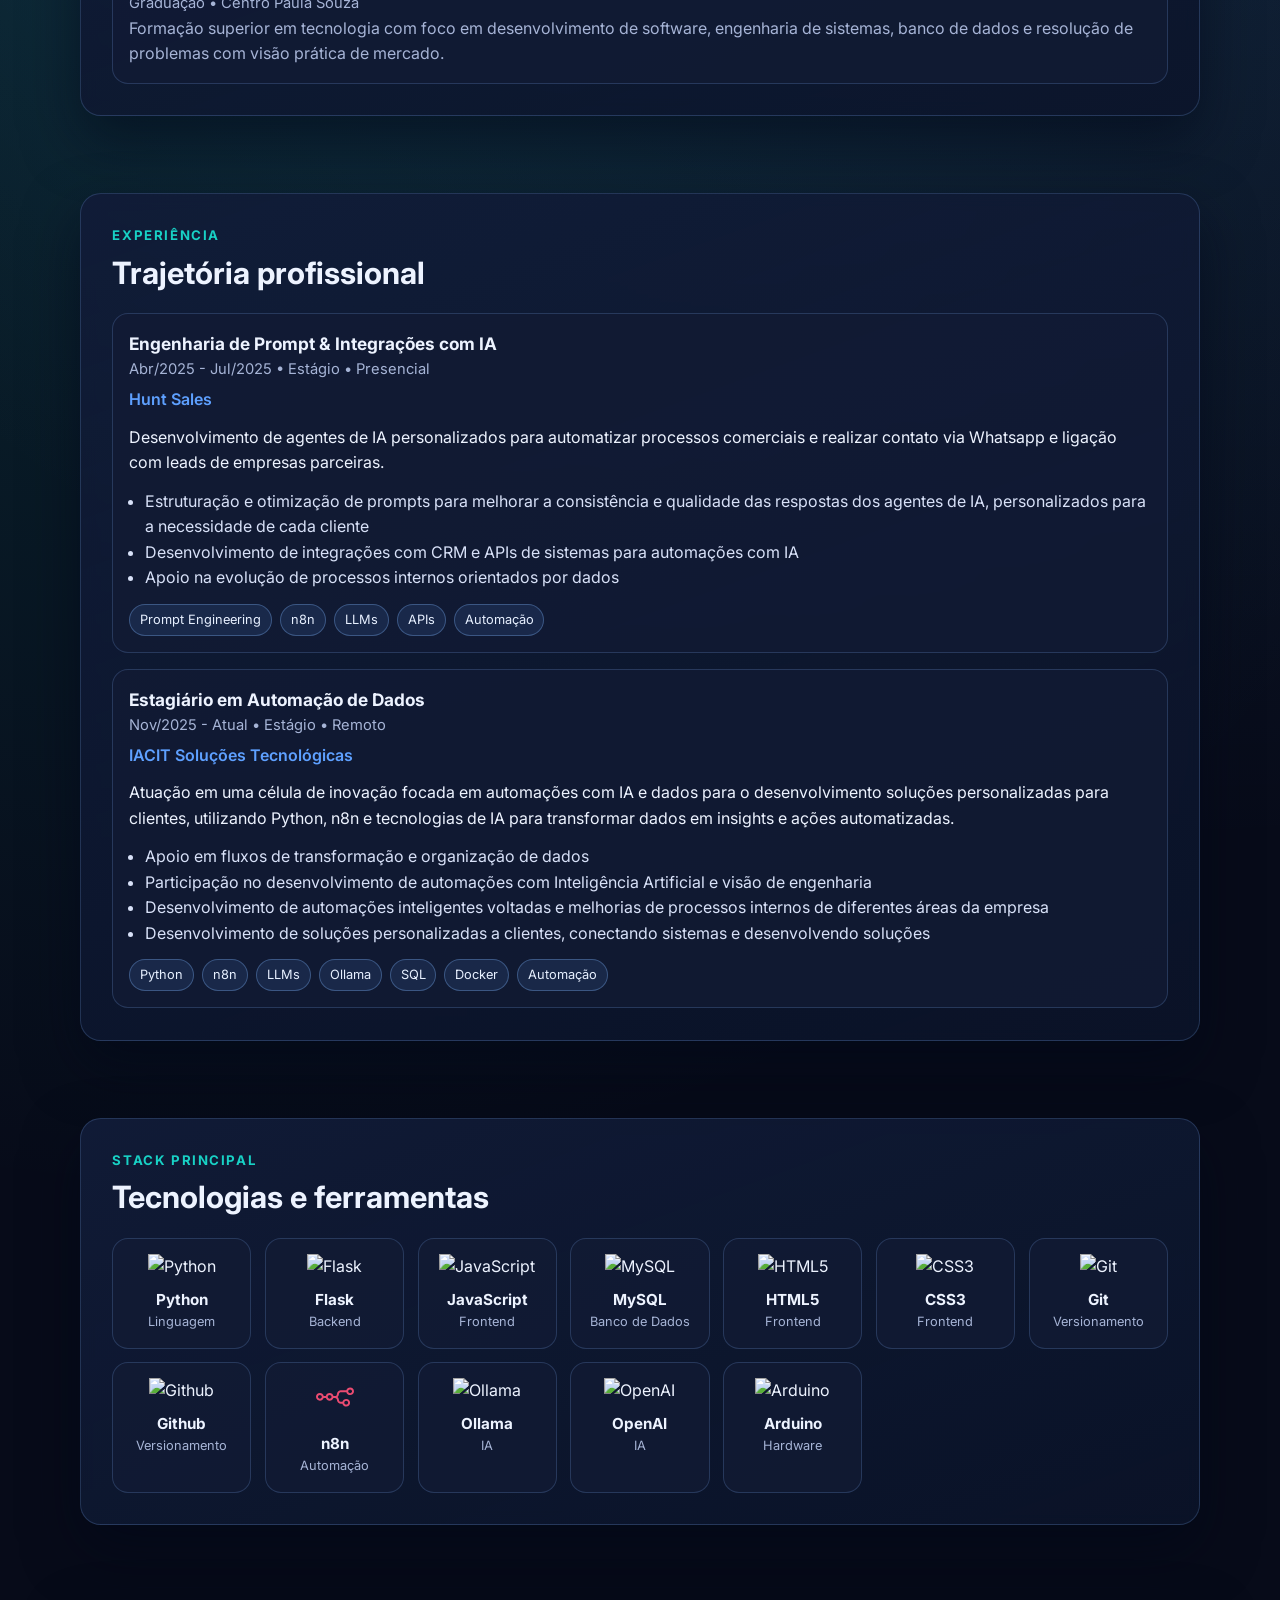
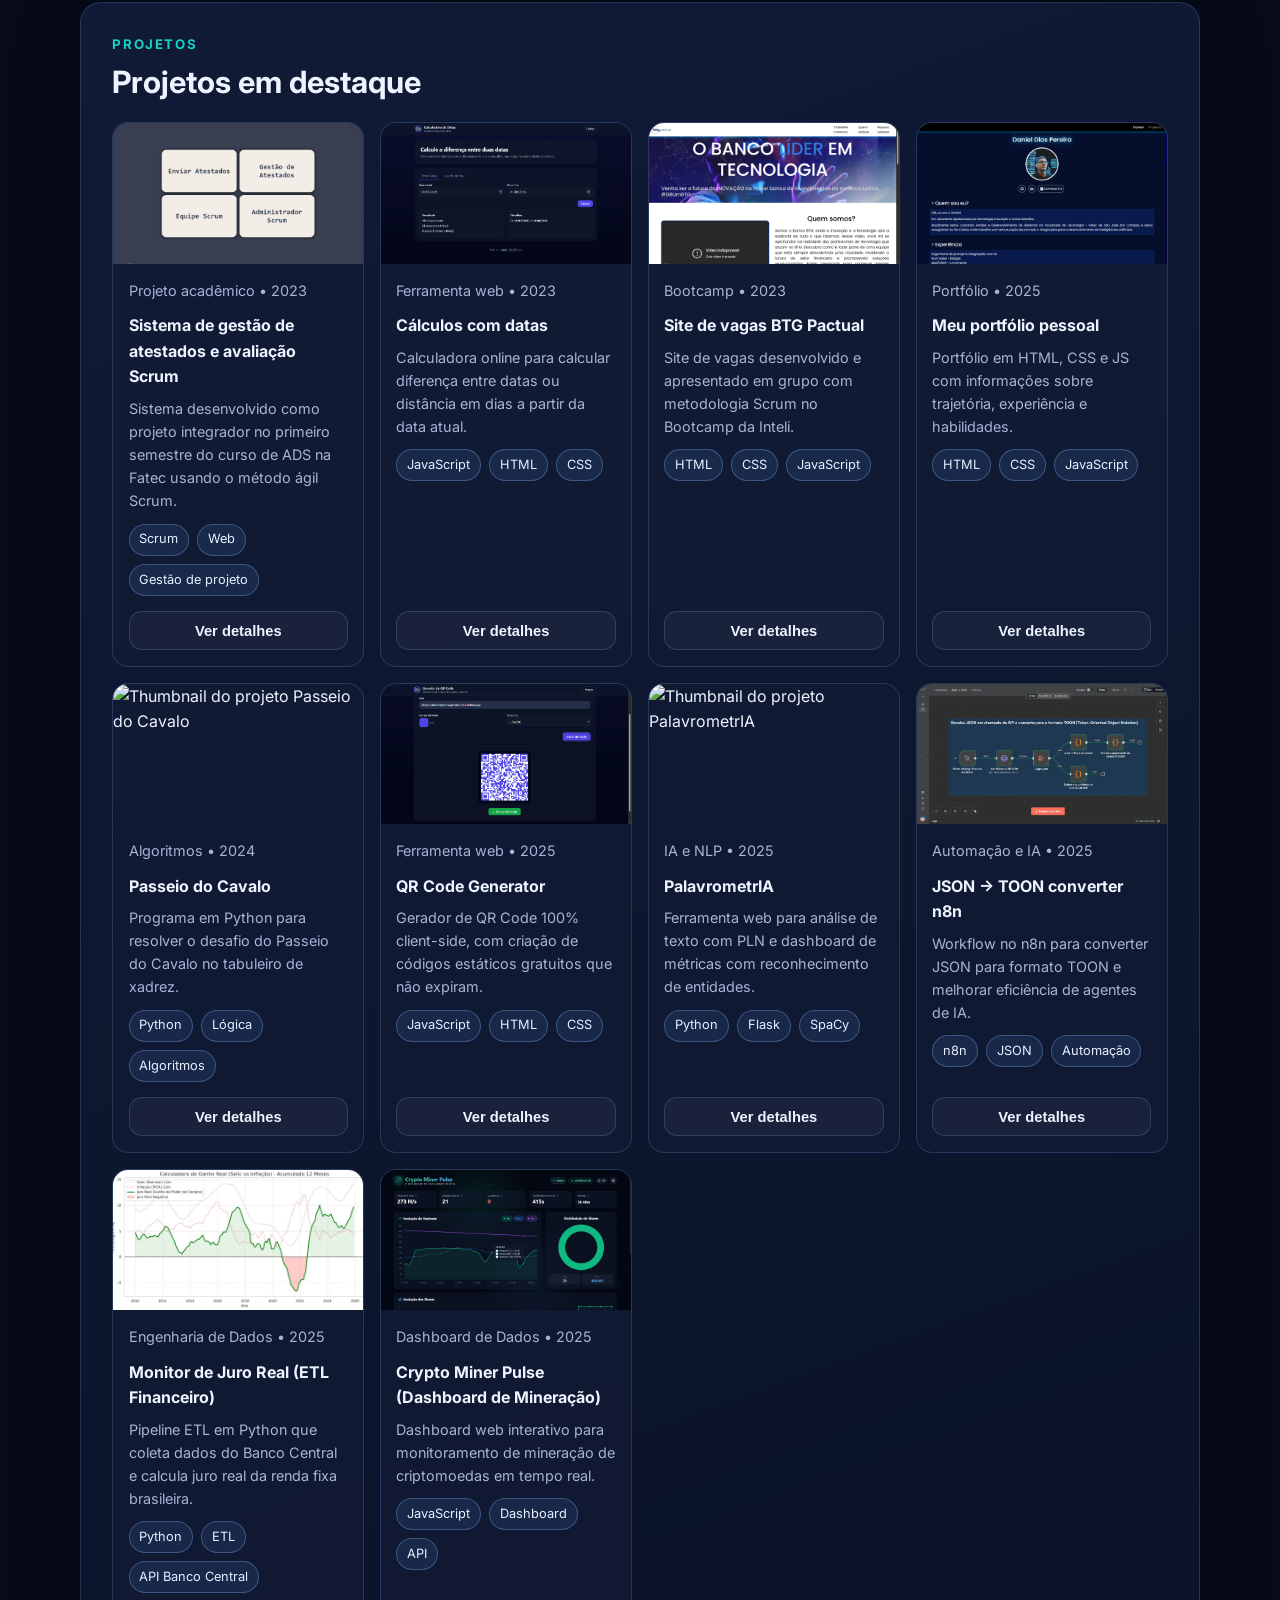
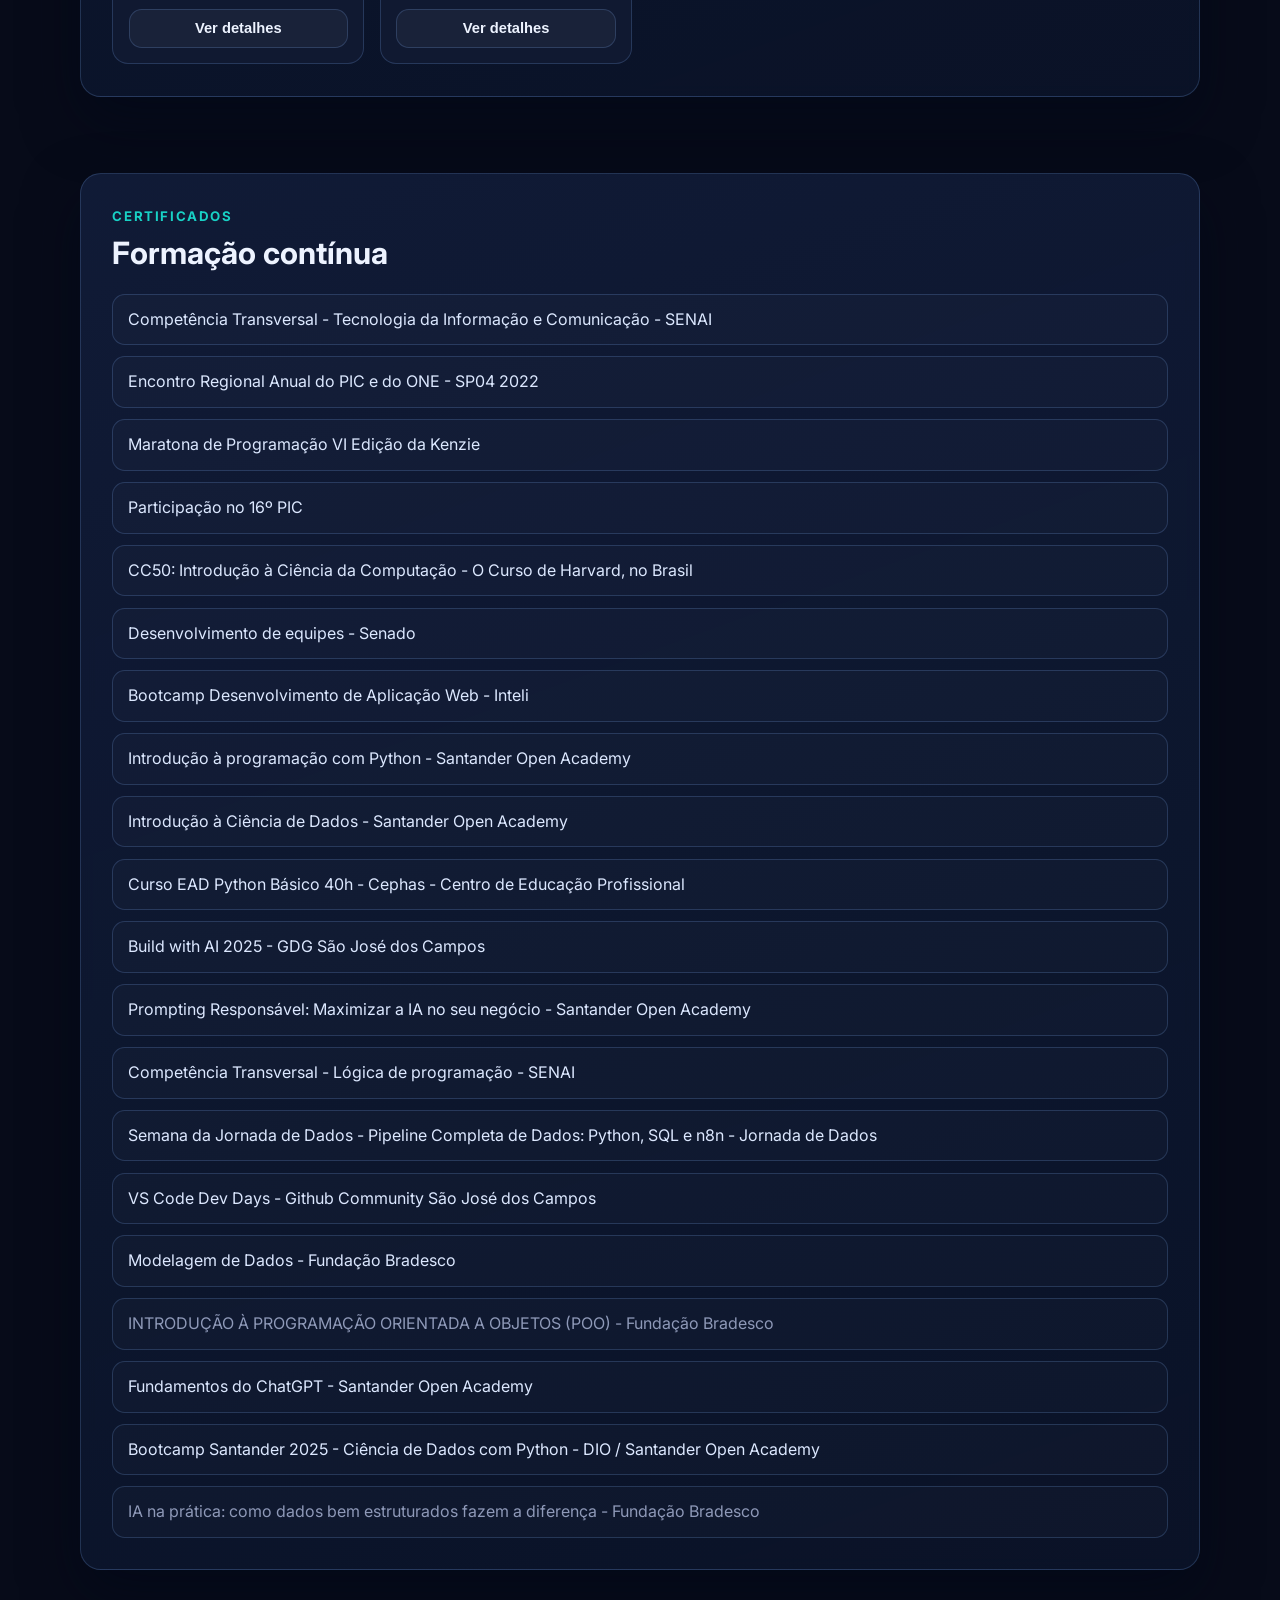
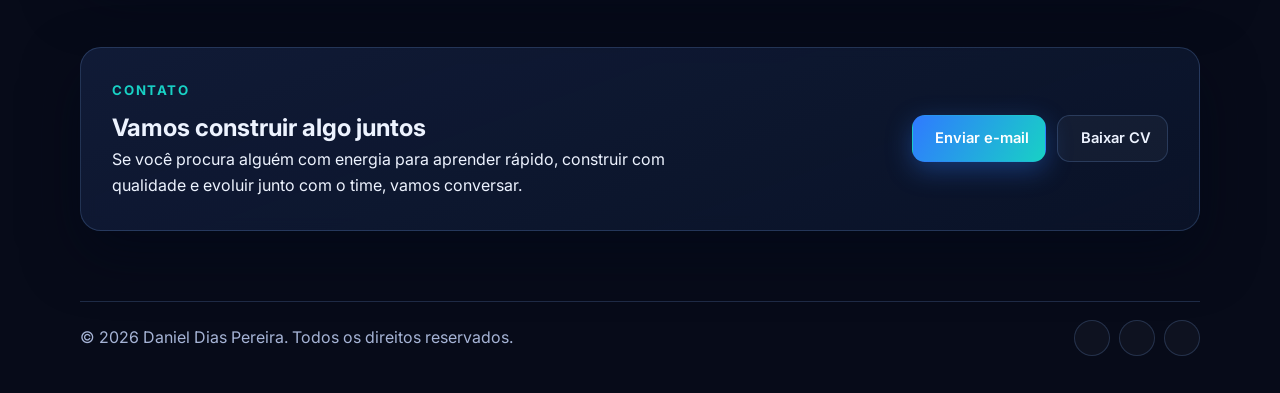
==== commit 8a30425e: "feat: adicionar seção de formação acadêmica com renderização dinâmica no portfólio" ====
--- a/index.html
+++ b/index.html
@@ -33,6 +33,7 @@
       </button>
       <nav class="nav" id="site-nav">
         <a href="#sobre">Sobre</a>
+        <a href="#formacao">Formação</a>
         <a href="#experiencias">Experiência</a>
         <a href="#skills">Skills</a>
         <a href="#projetos">Projetos</a>
@@ -69,6 +70,16 @@
           <h2>Minha jornada</h2>
         </div>
         <div id="about-content" class="about-content"></div>
+      </div>
+    </section>
+
+    <section id="formacao" class="section">
+      <div class="container section-card">
+        <div class="section-head">
+          <p class="eyebrow">Formação acadêmica</p>
+          <h2>Base de conhecimento</h2>
+        </div>
+        <div id="education-list" class="education-list"></div>
       </div>
     </section>
 
--- a/style/style.css
+++ b/style/style.css
@@ -302,6 +302,26 @@
   font-weight: 600;
 }
 
+.education-list {
+  display: grid;
+  gap: 1rem;
+}
+
+.education-item {
+  border: 1px solid var(--border);
+  border-radius: 1rem;
+  padding: 1rem;
+  background: var(--card);
+}
+
+.education-item h3 {
+  font-size: 1.08rem;
+}
+
+.education-item p {
+  color: var(--muted);
+}
+
 .timeline {
   display: grid;
   gap: 1rem;
@@ -528,10 +548,13 @@
 
 .modal-slider {
   position: relative;
+  background: #070d1f;
+  min-height: 280px;
 }
 
 .slide {
   display: none;
+  width: 100%;
 }
 
 .slide.active {
@@ -540,8 +563,10 @@
 
 .slide img {
   width: 100%;
-  max-height: 420px;
-  object-fit: cover;
+  height: min(72vh, 620px);
+  object-fit: contain;
+  object-position: center;
+  display: block;
 }
 
 .slider-btn {
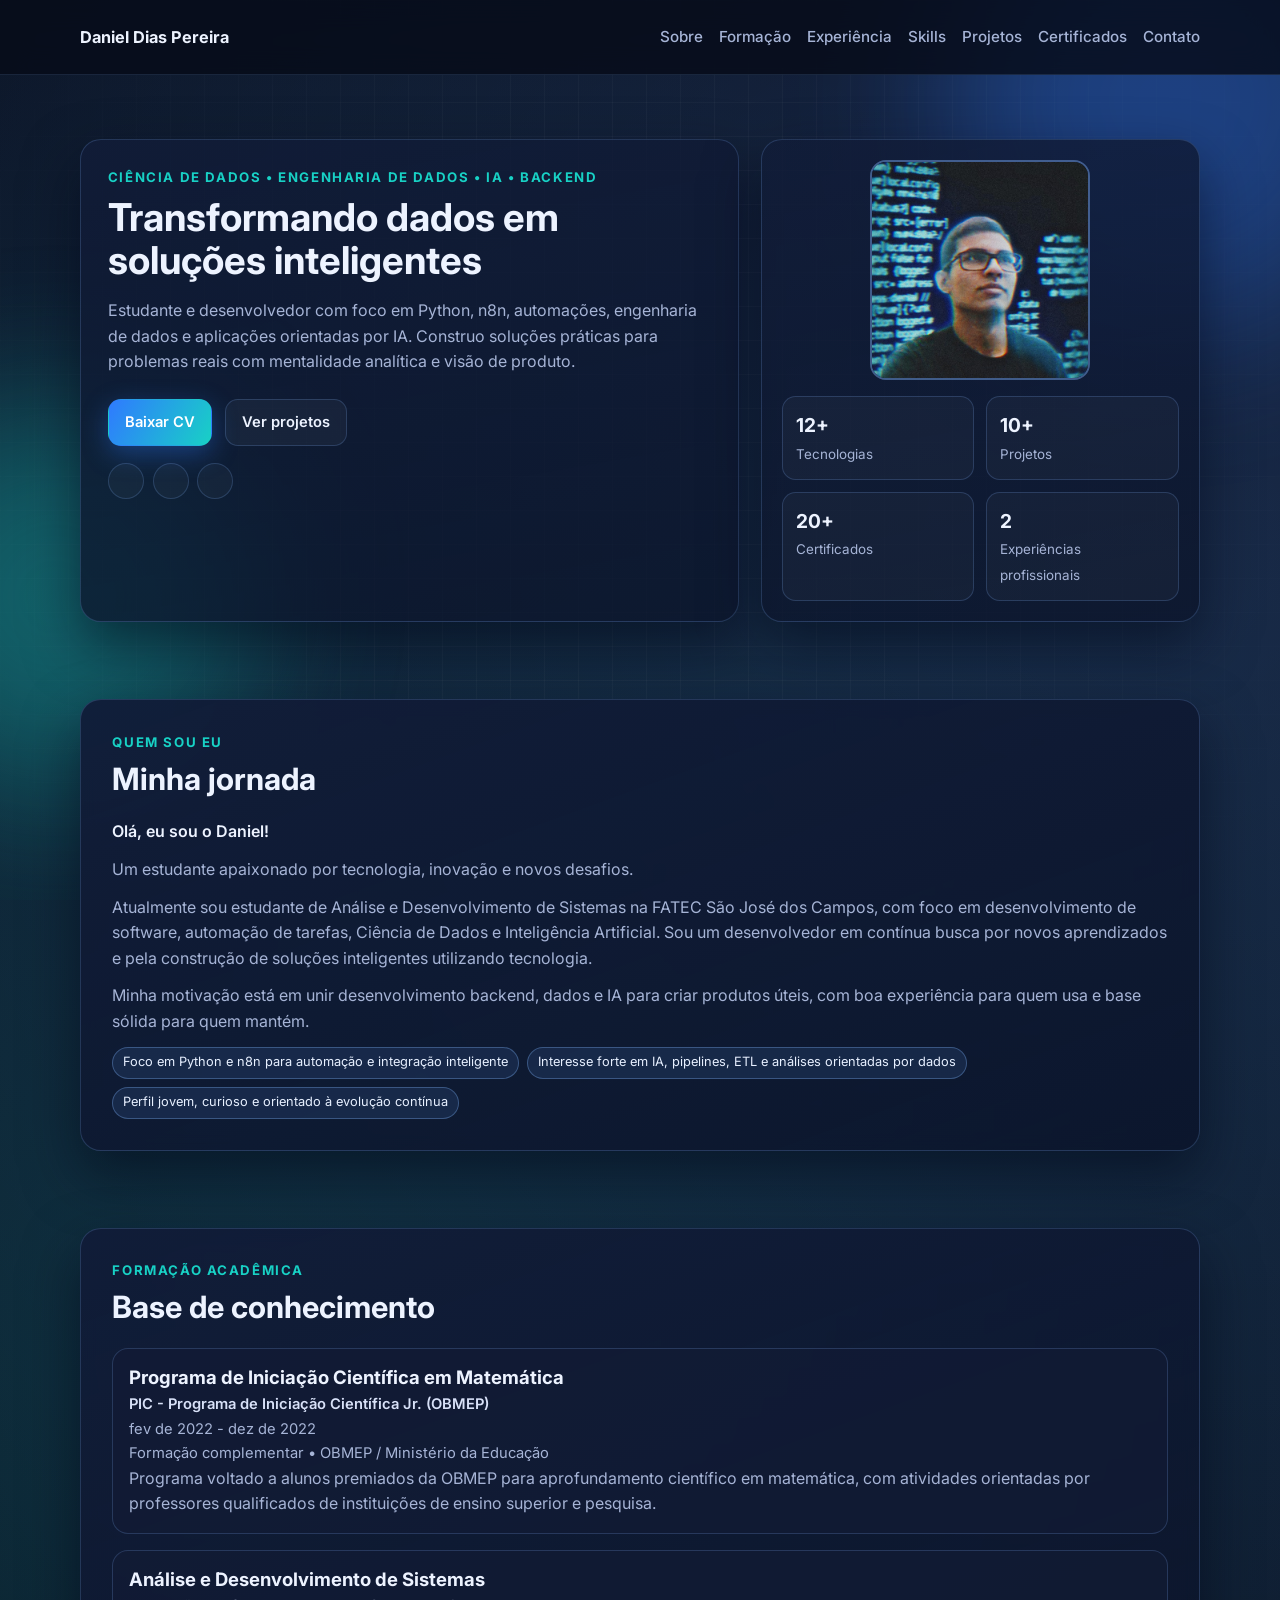
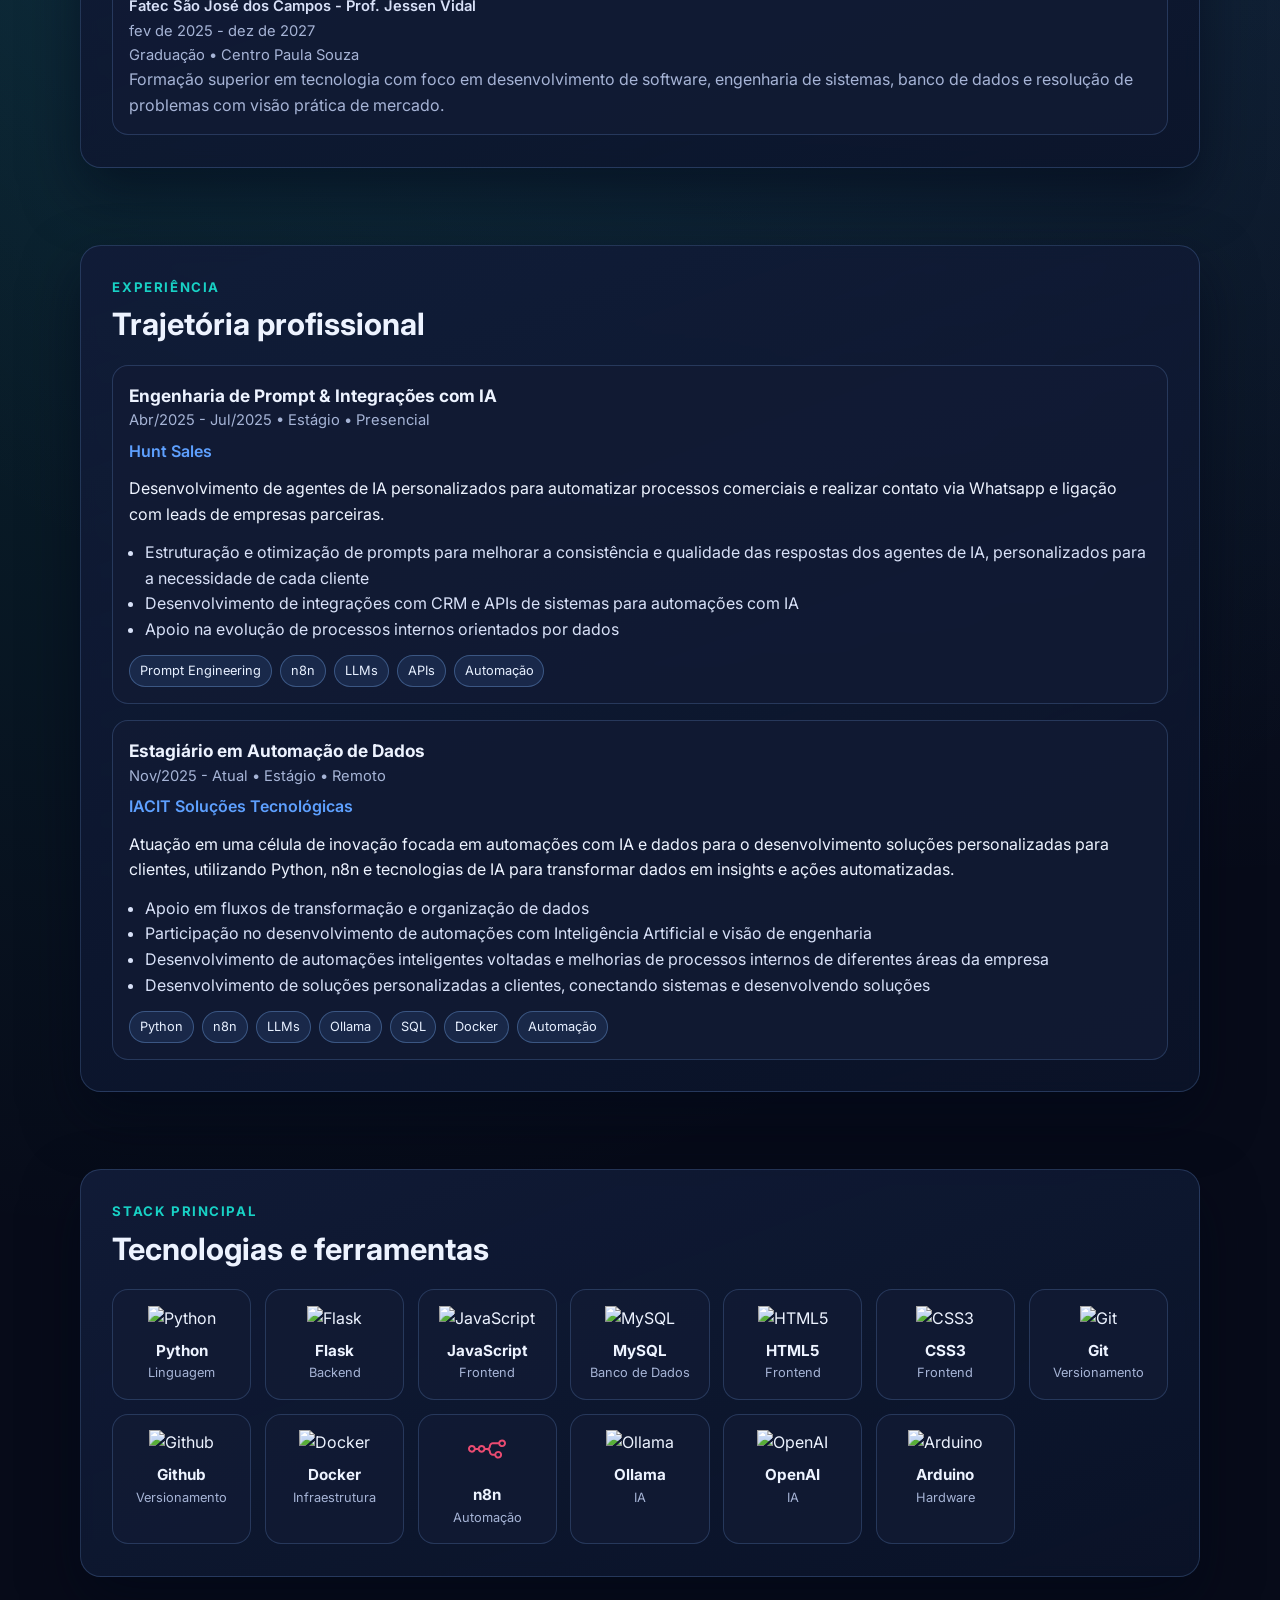
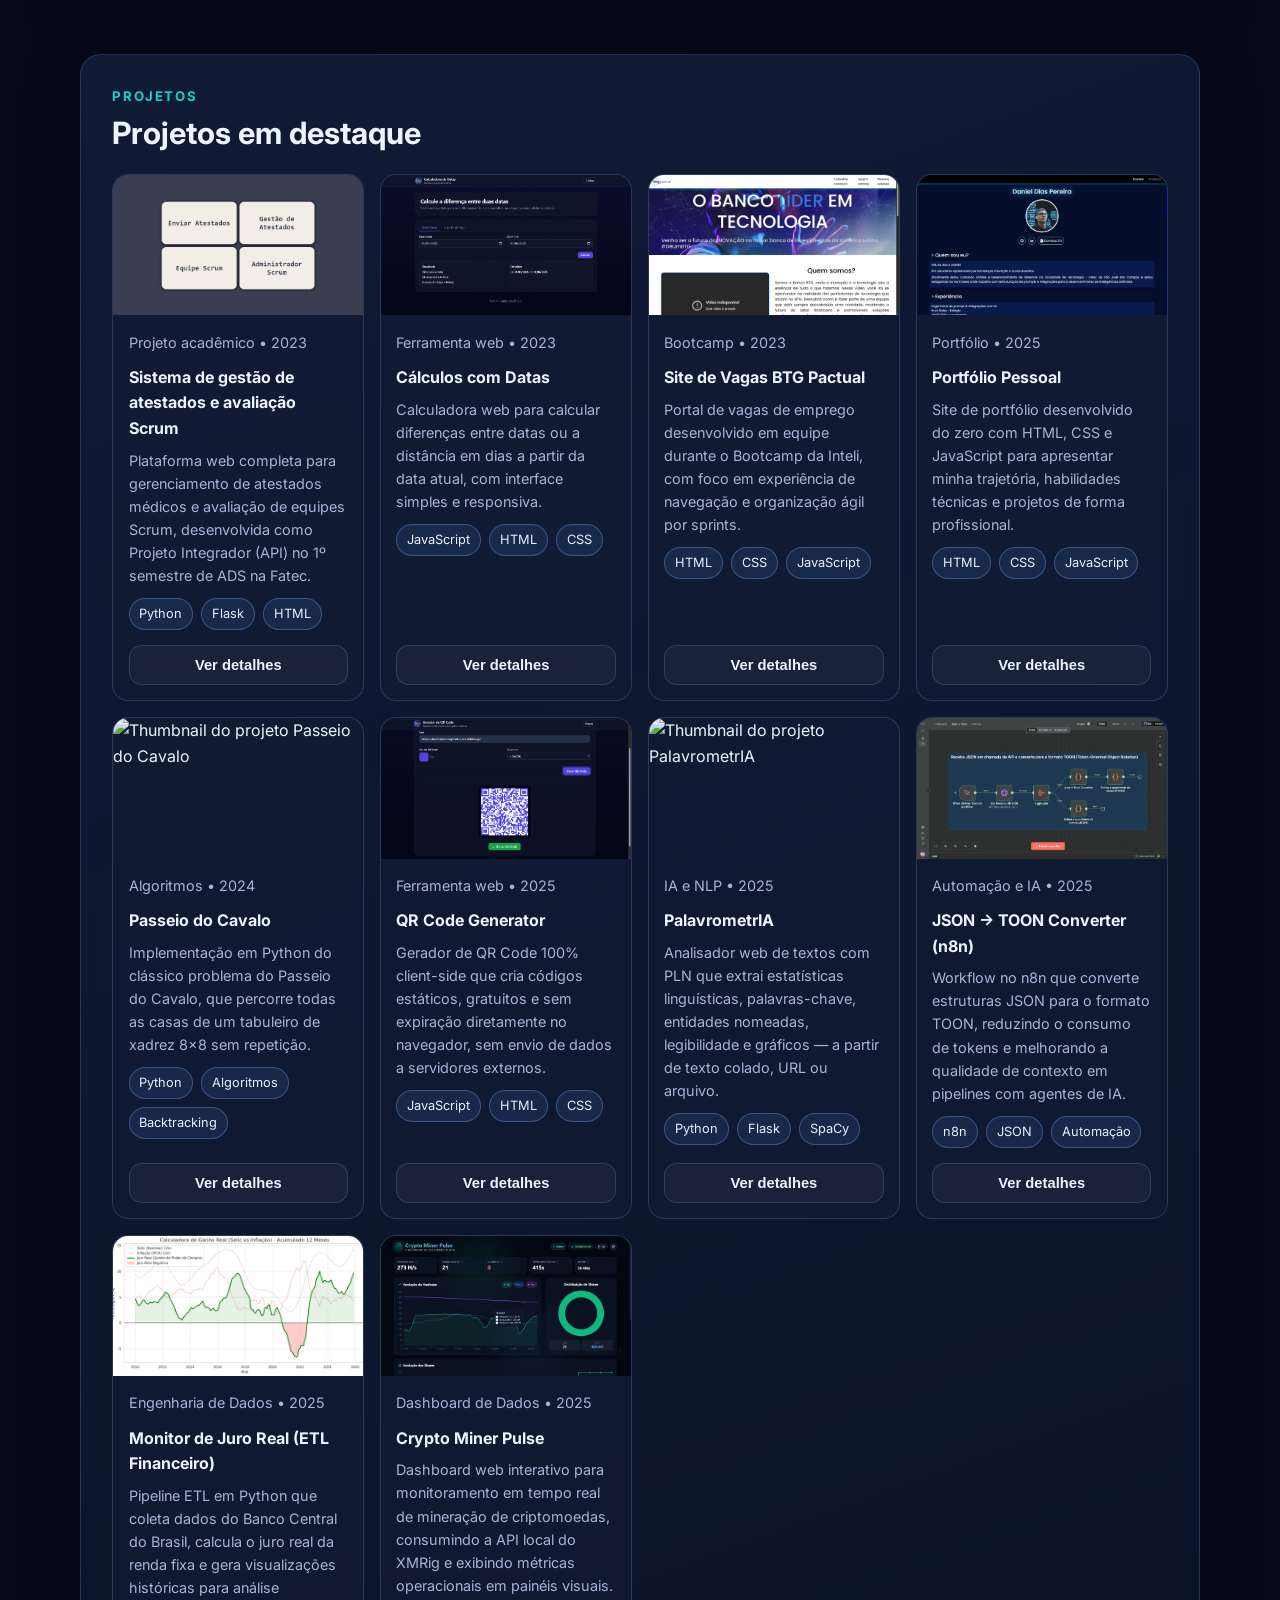
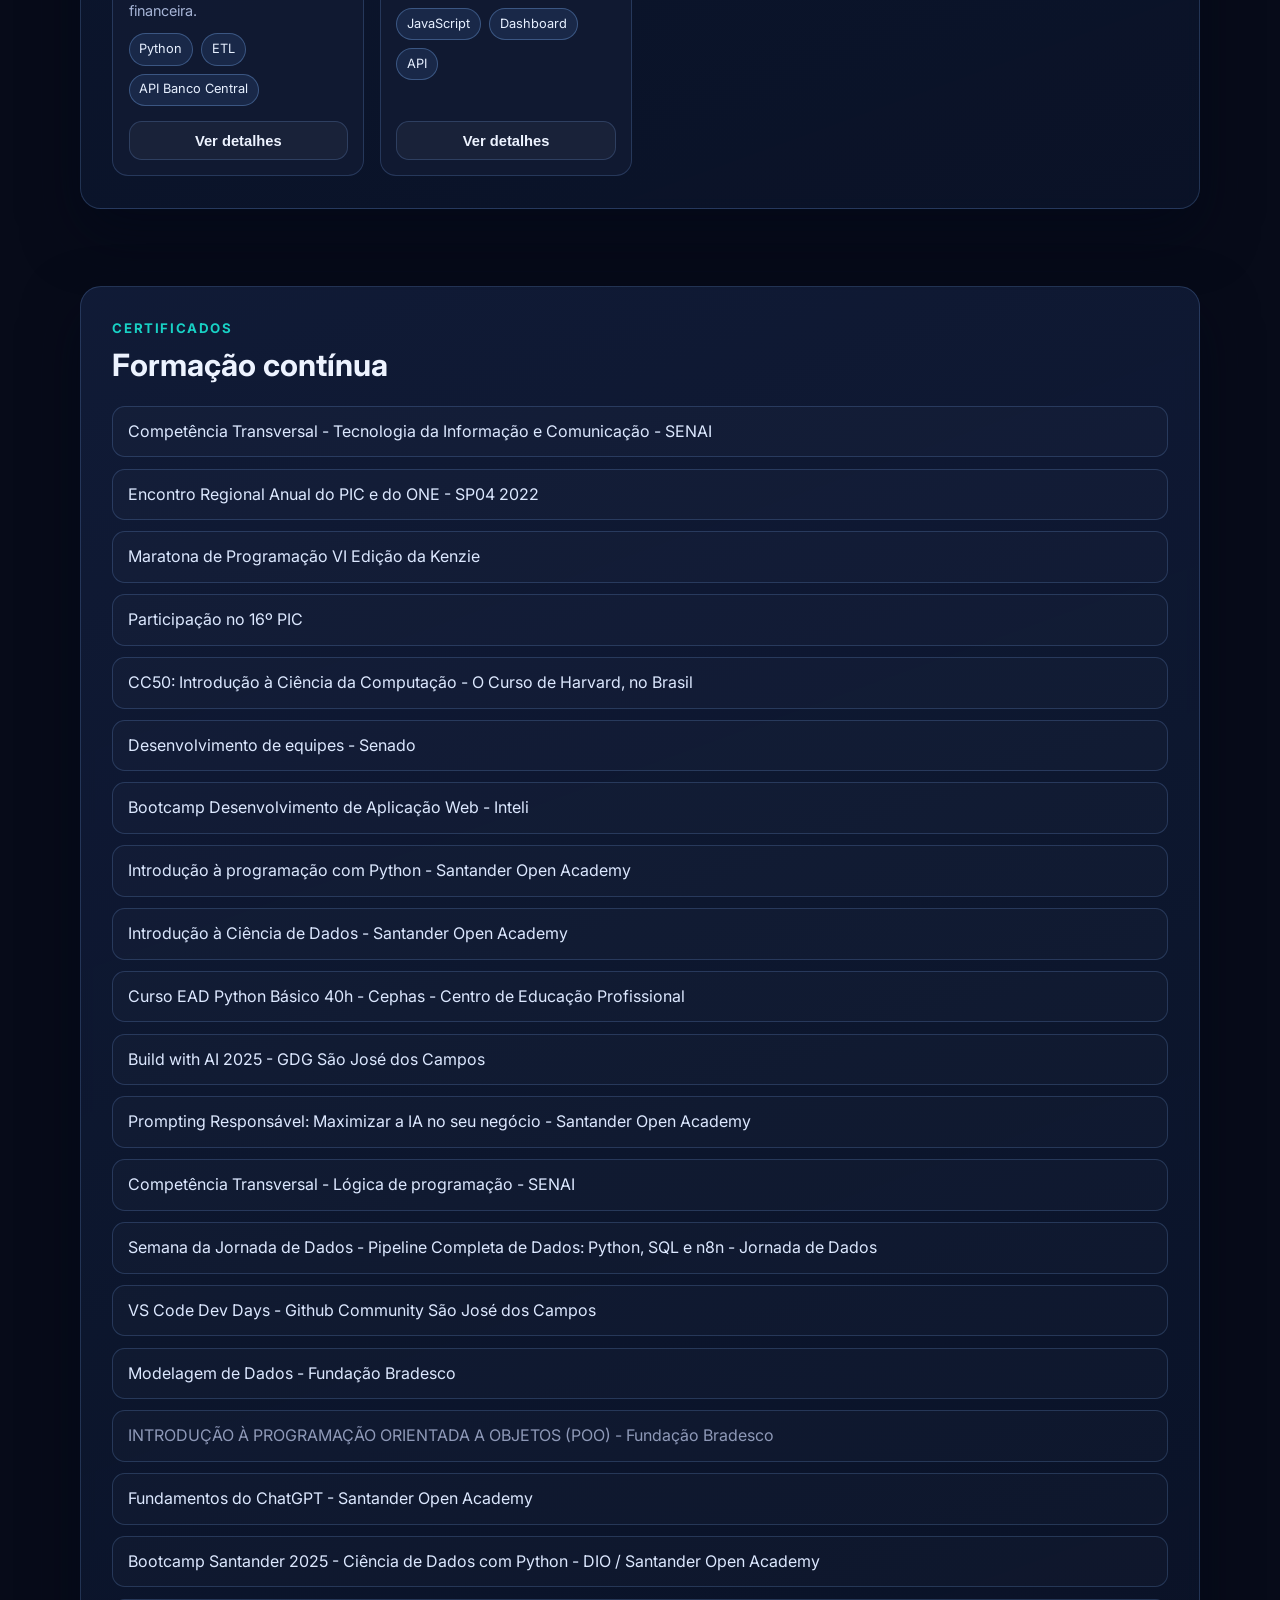
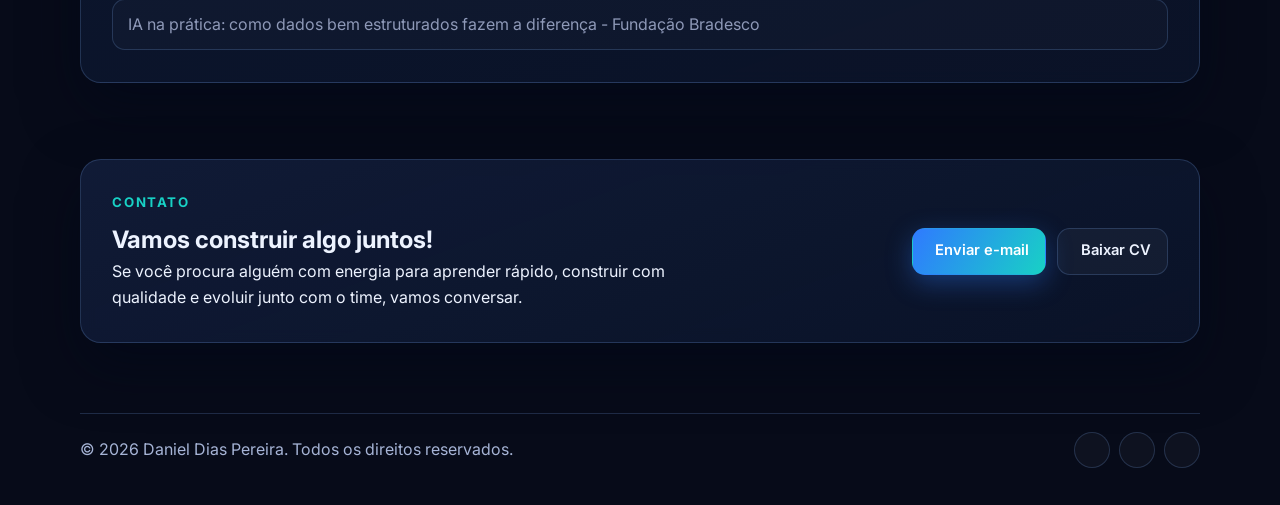
==== commit c9aedf9b: "feat: aprimorar apresentação da seção de educação com novos estilos e formatação e atualização das d" ====
--- a/index.html
+++ b/index.html
@@ -127,7 +127,7 @@
       <div class="container section-card contact-card">
         <div>
           <p class="eyebrow">Contato</p>
-          <h2>Vamos construir algo juntos</h2>
+          <h2>Vamos construir algo juntos!</h2>
           <p id="contact-message"></p>
         </div>
         <div class="contact-actions" id="contact-actions"></div>
--- a/style/style.css
+++ b/style/style.css
@@ -318,6 +318,18 @@
   font-size: 1.08rem;
 }
 
+.education-item .education-degree {
+  font-size: 1.16rem;
+  line-height: 1.35;
+  margin-bottom: 0.2rem;
+}
+
+.education-item .education-institution {
+  font-weight: 600;
+  color: #d8e1f8;
+  margin-bottom: 0.1rem;
+}
+
 .education-item p {
   color: var(--muted);
 }
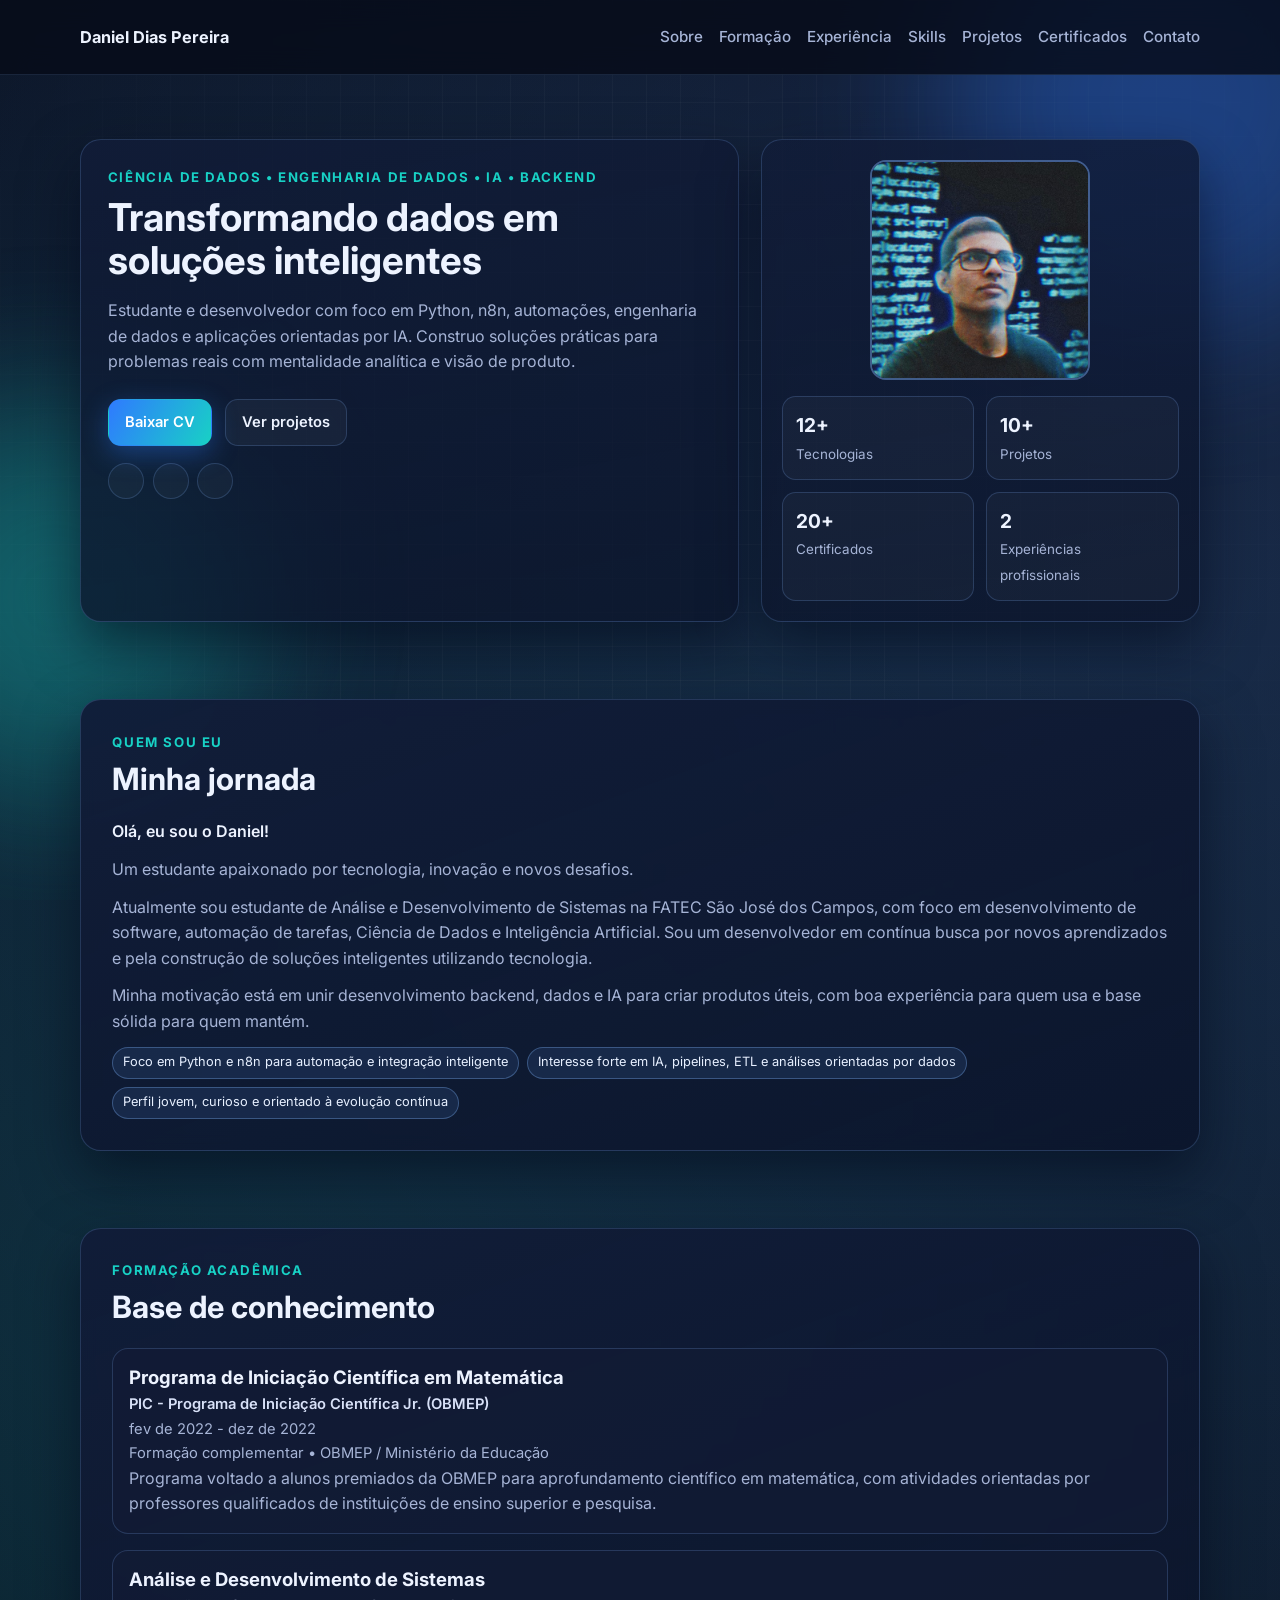
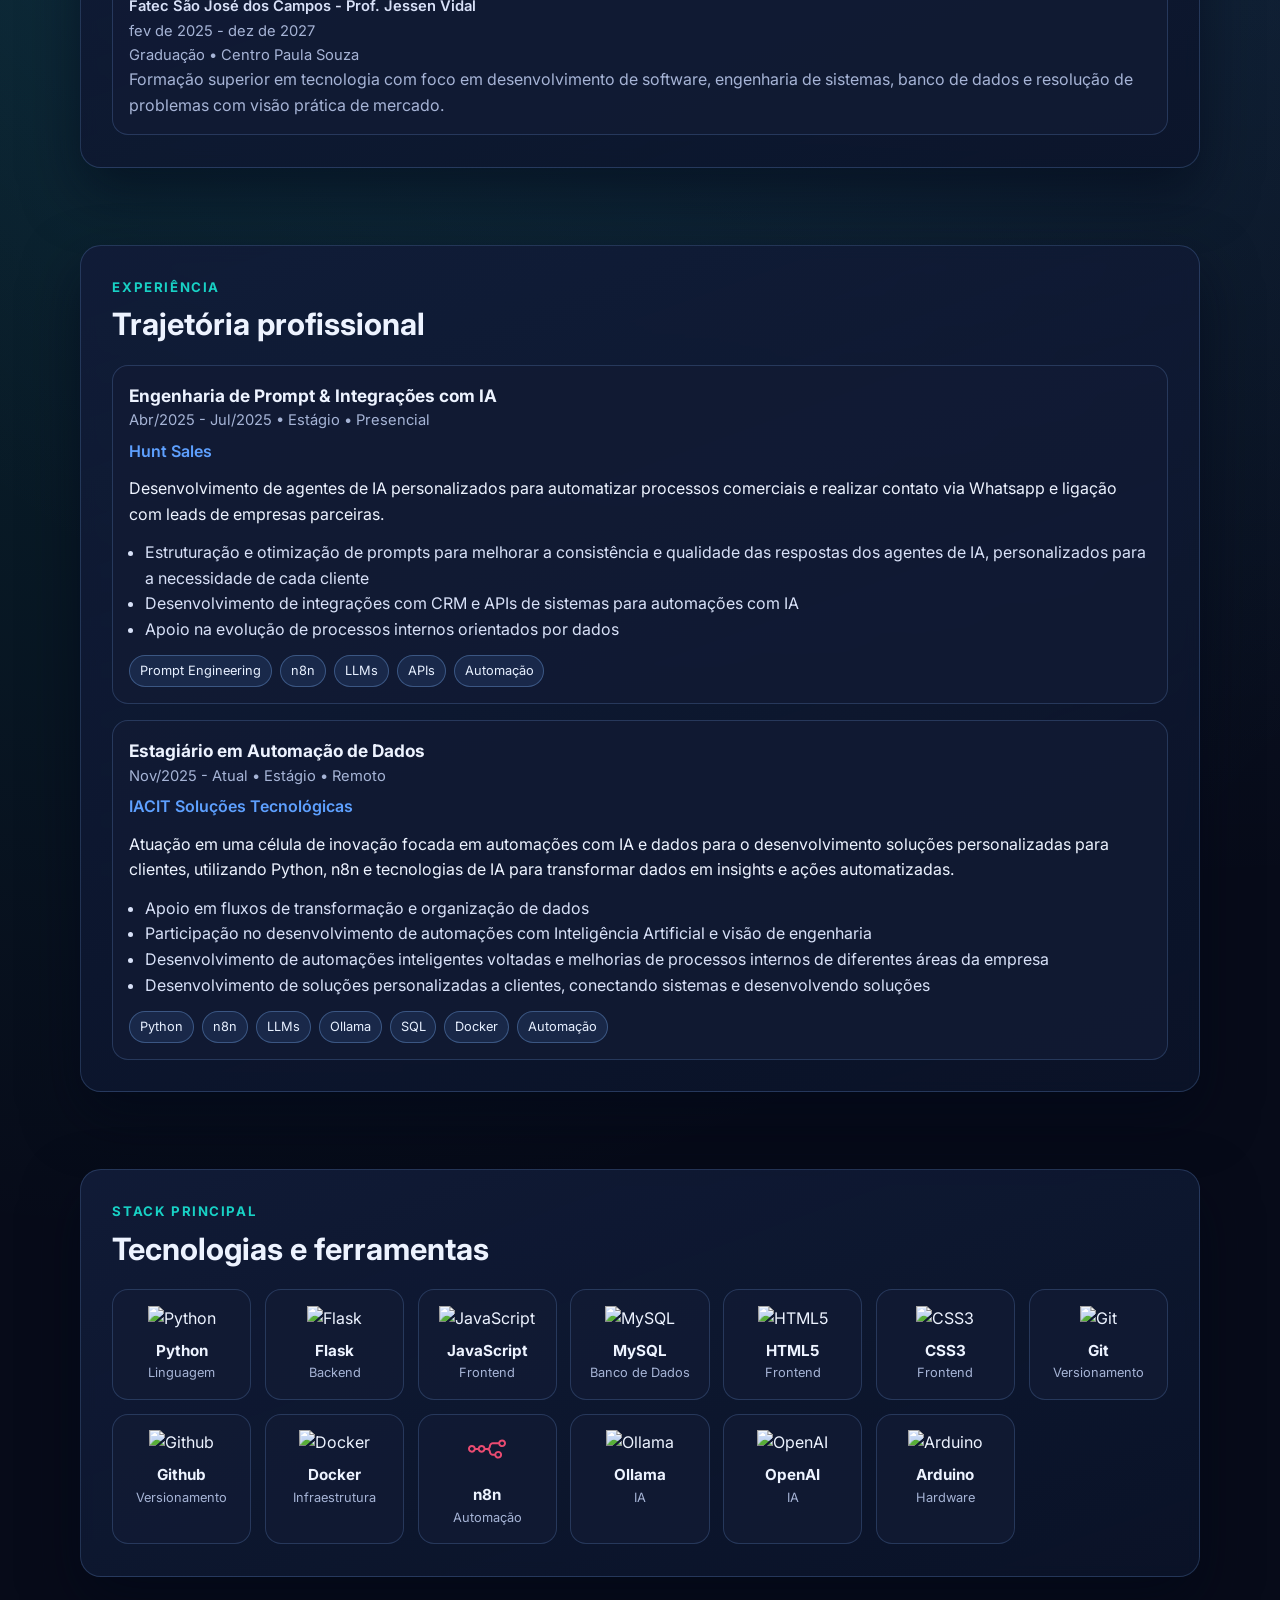
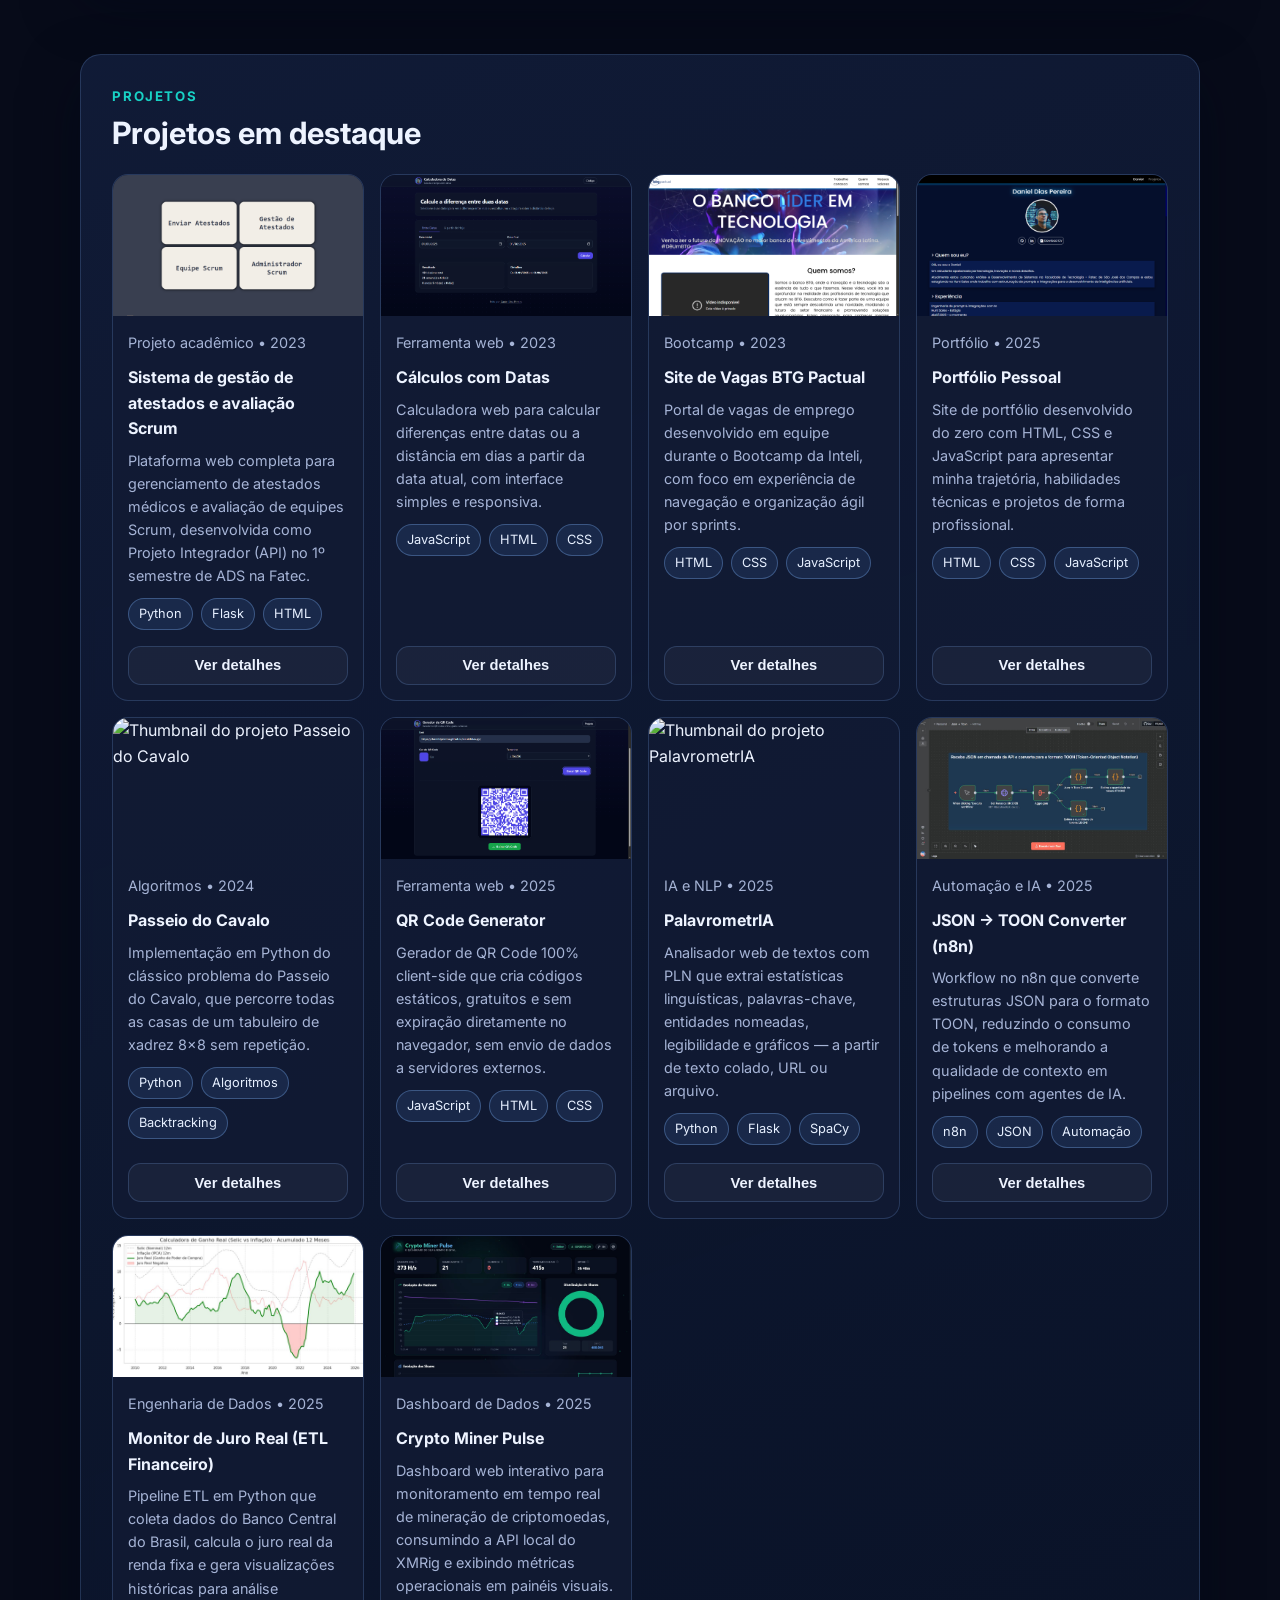
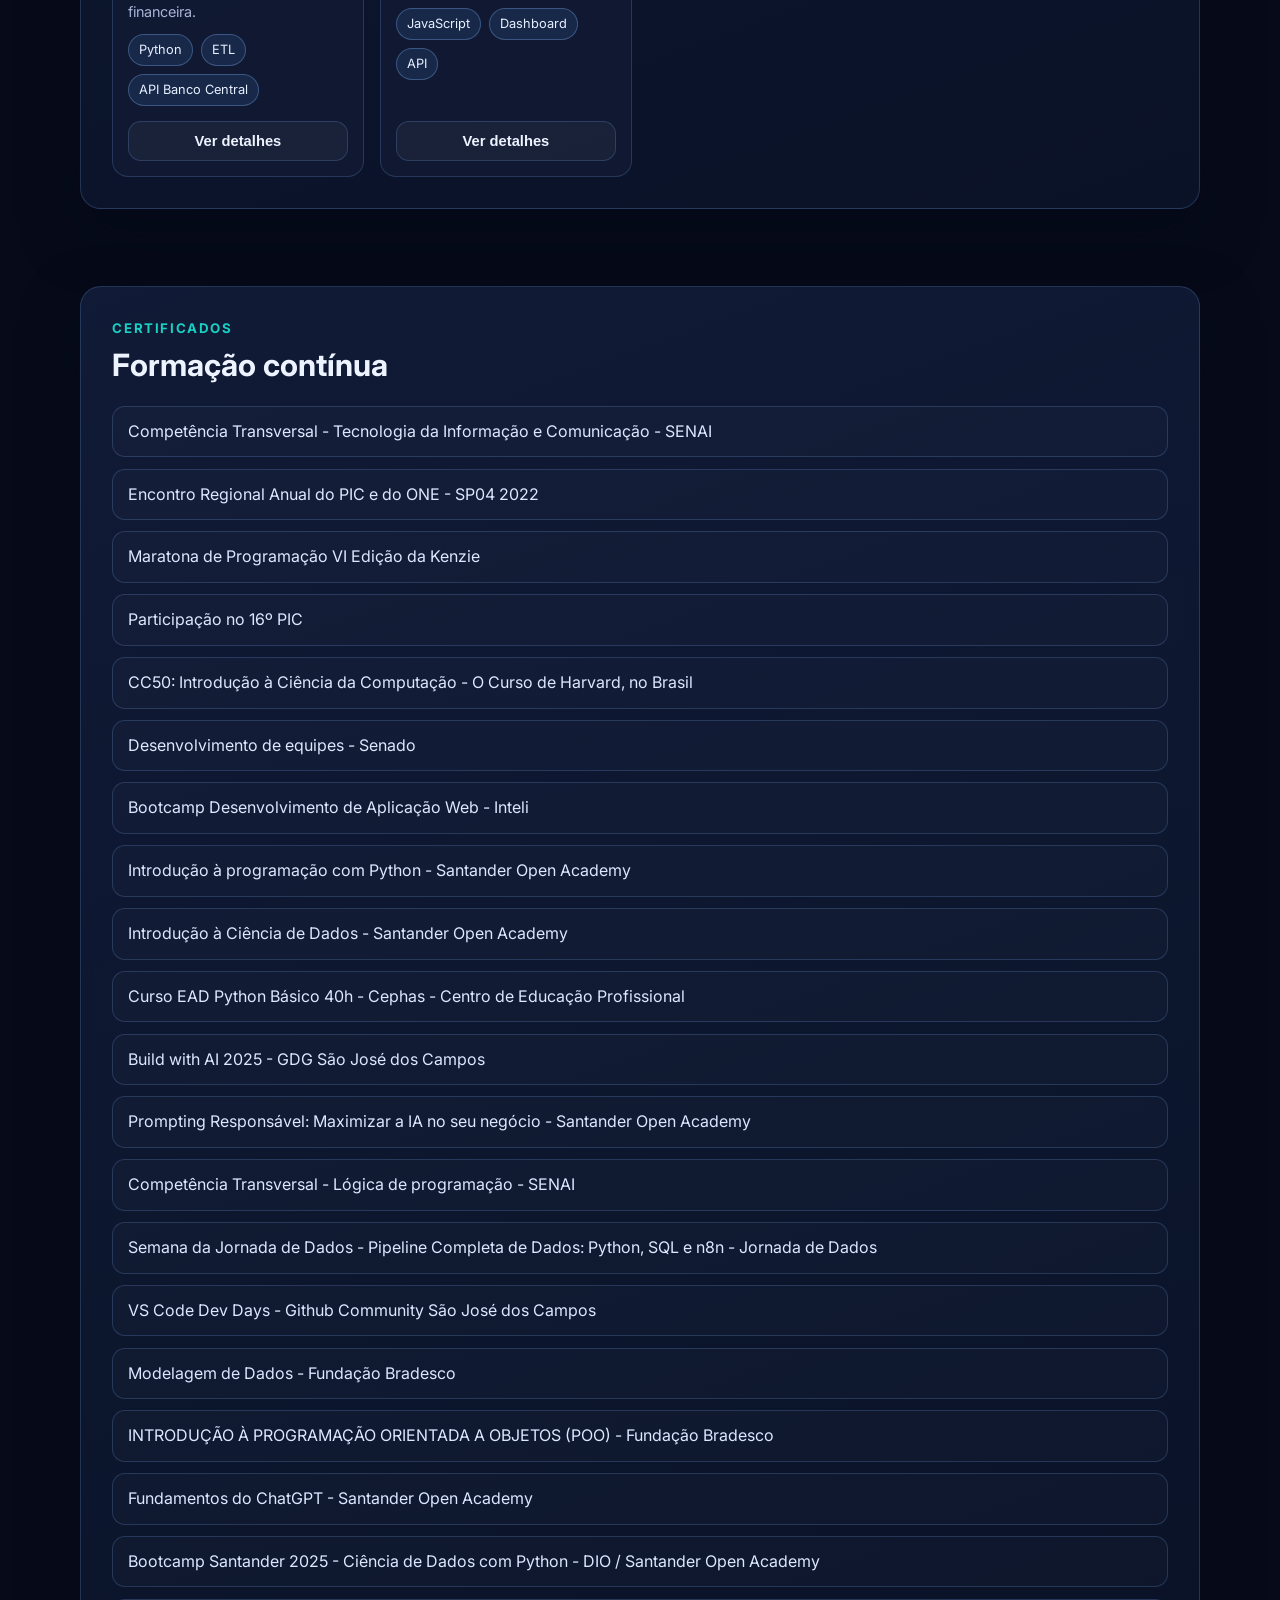
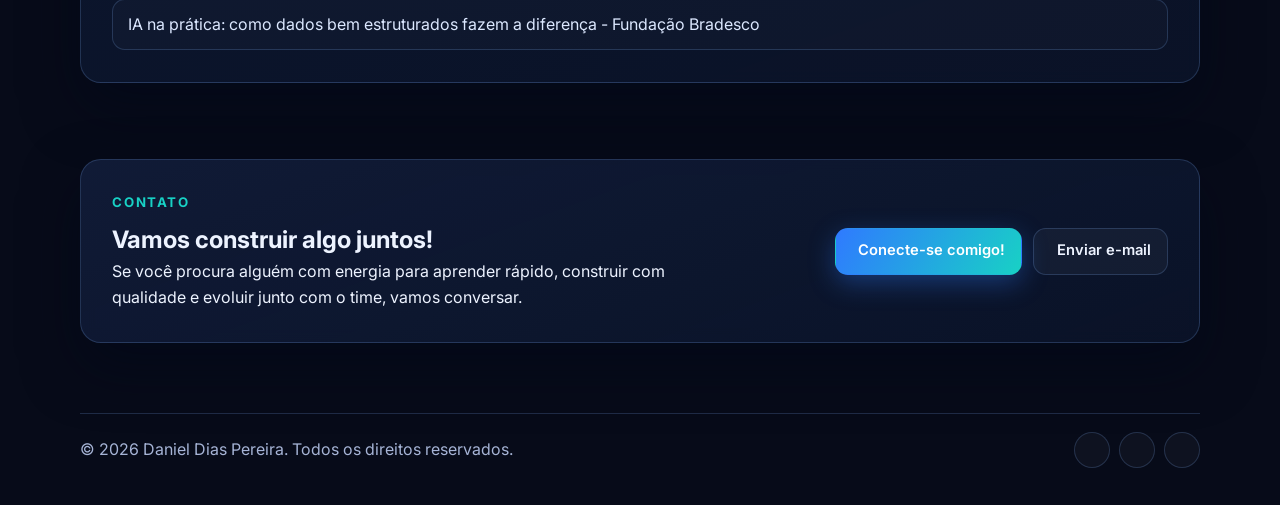
==== commit da35d84e: "refactor: adiciona componentes modulares de UI e funcionalidades * Introduzido tratamento de eventos" ====
--- a/index.html
+++ b/index.html
@@ -170,6 +170,6 @@
     </div>
   </div>
 
-  <script src="./portfolio-render.js" defer></script>
+  <script type="module" src="./script/main.js"></script>
 </body>
 </html>
--- a/style/style.css
+++ b/style/style.css
@@ -1,706 +1,11 @@
-:root {
-  --bg: #070b19;
-  --bg-soft: #0f172e;
-  --card: rgba(18, 27, 53, 0.78);
-  --card-strong: #111c38;
-  --border: rgba(132, 182, 255, 0.2);
-  --text: #edf3ff;
-  --muted: #a6b4d6;
-  --primary: #5ea0ff;
-  --primary-strong: #2f7aff;
-  --accent: #18d1c5;
-  --shadow: 0 24px 55px rgba(2, 8, 23, 0.55);
-}
-
-* {
-  box-sizing: border-box;
-  margin: 0;
-  padding: 0;
-}
-
-html {
-  scroll-behavior: smooth;
-}
-
-body {
-  font-family: 'Inter', sans-serif;
-  background: radial-gradient(circle at 90% 8%, rgba(94, 160, 255, 0.2), transparent 30%),
-    radial-gradient(circle at 15% 20%, rgba(24, 209, 197, 0.15), transparent 26%),
-    var(--bg);
-  color: var(--text);
-  line-height: 1.6;
-  overflow-x: hidden;
-}
-
-body.modal-open {
-  overflow: hidden;
-}
-
-.bg-effects {
-  position: fixed;
-  inset: 0;
-  z-index: -1;
-  overflow: hidden;
-}
-
-.orb {
-  position: absolute;
-  border-radius: 999px;
-  filter: blur(80px);
-  opacity: 0.35;
-}
-
-.orb-1 {
-  width: 460px;
-  height: 460px;
-  background: #2f7aff;
-  top: -130px;
-  right: -120px;
-}
-
-.orb-2 {
-  width: 390px;
-  height: 390px;
-  background: #18d1c5;
-  left: -140px;
-  bottom: 12%;
-}
-
-.grid-overlay {
-  position: absolute;
-  inset: 0;
-  background-image: linear-gradient(rgba(255, 255, 255, 0.03) 1px, transparent 1px),
-    linear-gradient(90deg, rgba(255, 255, 255, 0.03) 1px, transparent 1px);
-  background-size: 34px 34px;
-  mask-image: radial-gradient(circle at center, black 40%, transparent 100%);
-}
-
-.container {
-  width: min(1120px, calc(100% - 2rem));
-  margin: 0 auto;
-}
-
-.section {
-  padding: 2.4rem 0;
-}
-
-.section-card {
-  border: 1px solid var(--border);
-  border-radius: 1.3rem;
-  padding: clamp(1.2rem, 1.2vw + 1rem, 2rem);
-  background: linear-gradient(160deg, rgba(17, 28, 56, 0.95), rgba(11, 20, 42, 0.85));
-  box-shadow: var(--shadow);
-  backdrop-filter: blur(8px);
-}
-
-.section-head {
-  margin-bottom: 1.4rem;
-}
-
-.section-head h2 {
-  font-size: clamp(1.55rem, 2.4vw, 2.15rem);
-  line-height: 1.18;
-}
-
-.eyebrow {
-  color: var(--accent);
-  font-size: 0.83rem;
-  letter-spacing: 0.12em;
-  text-transform: uppercase;
-  font-weight: 700;
-  margin-bottom: 0.5rem;
-}
-
-.header {
-  position: sticky;
-  top: 0;
-  z-index: 20;
-  border-bottom: 1px solid rgba(132, 182, 255, 0.14);
-  background: rgba(7, 11, 25, 0.82);
-  backdrop-filter: blur(14px);
-}
-
-.nav-wrap {
-  min-height: 74px;
-  display: flex;
-  justify-content: space-between;
-  align-items: center;
-  gap: 1rem;
-}
-
-.brand {
-  text-decoration: none;
-  color: var(--text);
-  font-weight: 700;
-  font-size: 1.02rem;
-}
-
-.nav {
-  display: flex;
-  align-items: center;
-  gap: 1rem;
-}
-
-.nav a {
-  color: var(--muted);
-  text-decoration: none;
-  font-size: 0.95rem;
-  font-weight: 500;
-  transition: color 0.25s ease;
-}
-
-.nav a:hover {
-  color: var(--text);
-}
-
-.menu-btn {
-  display: none;
-  border: 1px solid var(--border);
-  color: var(--text);
-  background: rgba(255, 255, 255, 0.05);
-  width: 42px;
-  height: 42px;
-  border-radius: 0.8rem;
-  font-size: 1.2rem;
-}
-
-.hero {
-  padding-top: 4rem;
-}
-
-.hero-grid {
-  display: grid;
-  grid-template-columns: 1.2fr 0.8fr;
-  gap: 1.4rem;
-}
-
-.hero-content,
-.hero-side {
-  border: 1px solid var(--border);
-  border-radius: 1.3rem;
-  background: linear-gradient(170deg, rgba(17, 28, 56, 0.85), rgba(11, 20, 42, 0.78));
-  box-shadow: var(--shadow);
-}
-
-.hero-content {
-  padding: clamp(1.4rem, 2.1vw, 2.2rem);
-}
-
-.hero-content h1 {
-  font-size: clamp(1.9rem, 3vw, 2.85rem);
-  line-height: 1.12;
-  margin-bottom: 1rem;
-}
-
-.hero-description {
-  color: var(--muted);
-  margin-bottom: 1.5rem;
-}
-
-.hero-actions {
-  display: flex;
-  flex-wrap: wrap;
-  gap: 0.8rem;
-  margin-bottom: 1.1rem;
-}
-
-.btn {
-  display: inline-flex;
-  align-items: center;
-  justify-content: center;
-  gap: 0.4rem;
-  border-radius: 0.8rem;
-  border: 1px solid transparent;
-  padding: 0.67rem 1rem;
-  font-size: 0.92rem;
-  font-weight: 600;
-  text-decoration: none;
-  transition: transform 0.2s ease, box-shadow 0.2s ease, background 0.2s ease;
-  cursor: pointer;
-}
-
-.btn:hover {
-  transform: translateY(-1px);
-}
-
-.btn-primary {
-  background: linear-gradient(120deg, var(--primary-strong), var(--accent));
-  color: #fff;
-  box-shadow: 0 8px 26px rgba(47, 122, 255, 0.35);
-}
-
-.btn-ghost {
-  background: rgba(255, 255, 255, 0.04);
-  border-color: var(--border);
-  color: var(--text);
-}
-
-.socials {
-  display: flex;
-  gap: 0.55rem;
-  flex-wrap: wrap;
-}
-
-.socials a {
-  width: 2.25rem;
-  height: 2.25rem;
-  border-radius: 999px;
-  display: inline-flex;
-  align-items: center;
-  justify-content: center;
-  text-decoration: none;
-  border: 1px solid var(--border);
-  color: var(--text);
-  background: rgba(255, 255, 255, 0.03);
-}
-
-.hero-side {
-  padding: 1.25rem;
-}
-
-.profile-photo {
-  width: 100%;
-  max-width: 220px;
-  aspect-ratio: 1 / 1;
-  object-fit: cover;
-  border-radius: 1rem;
-  border: 2px solid rgba(132, 182, 255, 0.42);
-  display: block;
-  margin: 0 auto 1rem;
-}
-
-.stats-grid {
-  display: grid;
-  grid-template-columns: repeat(2, minmax(0, 1fr));
-  gap: 0.75rem;
-}
-
-.stat-card {
-  border: 1px solid var(--border);
-  border-radius: 0.85rem;
-  background: rgba(255, 255, 255, 0.03);
-  padding: 0.8rem;
-}
-
-.stat-card strong {
-  display: block;
-  font-size: 1.2rem;
-}
-
-.stat-card span {
-  font-size: 0.84rem;
-  color: var(--muted);
-}
-
-.about-content p {
-  color: var(--muted);
-  margin-bottom: 0.75rem;
-}
-
-.about-content .lead {
-  color: var(--text);
-  font-weight: 600;
-}
-
-.education-list {
-  display: grid;
-  gap: 1rem;
-}
-
-.education-item {
-  border: 1px solid var(--border);
-  border-radius: 1rem;
-  padding: 1rem;
-  background: var(--card);
-}
-
-.education-item h3 {
-  font-size: 1.08rem;
-}
-
-.education-item .education-degree {
-  font-size: 1.16rem;
-  line-height: 1.35;
-  margin-bottom: 0.2rem;
-}
-
-.education-item .education-institution {
-  font-weight: 600;
-  color: #d8e1f8;
-  margin-bottom: 0.1rem;
-}
-
-.education-item p {
-  color: var(--muted);
-}
-
-.timeline {
-  display: grid;
-  gap: 1rem;
-}
-
-.timeline-item {
-  position: relative;
-  border: 1px solid var(--border);
-  border-radius: 1rem;
-  padding: 1rem;
-  background: var(--card);
-}
-
-.timeline-item h3 {
-  font-size: 1.08rem;
-}
-
-.muted {
-  color: var(--muted);
-  font-size: 0.92rem;
-}
-
-.company-link {
-  display: inline-flex;
-  margin: 0.35rem 0 0.75rem;
-  color: var(--primary);
-  text-decoration: none;
-  font-weight: 600;
-}
-
-.achievements {
-  margin: 0.8rem 0;
-  padding-left: 1rem;
-  color: #d8e1f8;
-}
-
-.chip-list {
-  display: flex;
-  flex-wrap: wrap;
-  gap: 0.5rem;
-}
-
-.chip {
-  padding: 0.3rem 0.62rem;
-  border-radius: 999px;
-  border: 1px solid rgba(132, 182, 255, 0.32);
-  background: rgba(53, 88, 144, 0.25);
-  font-size: 0.8rem;
-  color: #e7f0ff;
-}
-
-.skills-grid {
-  display: grid;
-  grid-template-columns: repeat(auto-fit, minmax(130px, 1fr));
-  gap: 0.85rem;
-}
-
-.skill-card {
-  border: 1px solid var(--border);
-  border-radius: 1rem;
-  background: var(--card);
-  padding: 0.95rem;
-  text-align: center;
-}
-
-.skill-card img {
-  width: 38px;
-  height: 38px;
-  object-fit: contain;
-  margin-bottom: 0.5rem;
-}
-
-.skill-card h3 {
-  font-size: 0.95rem;
-}
-
-.skill-card p {
-  font-size: 0.8rem;
-  color: var(--muted);
-}
-
-.projects-grid {
-  display: grid;
-  grid-template-columns: repeat(auto-fit, minmax(230px, 1fr));
-  gap: 1rem;
-}
-
-.project-card {
-  border: 1px solid var(--border);
-  border-radius: 1rem;
-  overflow: hidden;
-  background: var(--card);
-  display: flex;
-  flex-direction: column;
-}
-
-.project-card img {
-  width: 100%;
-  aspect-ratio: 16 / 9;
-  object-fit: cover;
-}
-
-.project-body {
-  padding: 0.95rem;
-  flex: 1;
-}
-
-.project-meta {
-  font-size: 0.78rem;
-  color: var(--accent);
-  margin-bottom: 0.45rem;
-}
-
-.project-body h3 {
-  margin-bottom: 0.45rem;
-  font-size: 1rem;
-}
-
-.project-body p {
-  color: var(--muted);
-  font-size: 0.9rem;
-  margin-bottom: 0.7rem;
-}
-
-.project-open {
-  margin: 0 0.95rem 0.95rem;
-}
-
-.certificates-list {
-  list-style: none;
-  display: grid;
-  gap: 0.7rem;
-}
-
-.certificates-list li {
-  border: 1px solid var(--border);
-  border-radius: 0.8rem;
-  padding: 0.75rem 0.9rem;
-  background: rgba(255, 255, 255, 0.02);
-}
-
-.certificate-link {
-  color: #dce8ff;
-  text-decoration: none;
-}
-
-.disabled-link {
-  color: #8e99b8;
-}
-
-.contact-card {
-  display: grid;
-  grid-template-columns: 1.2fr 0.8fr;
-  gap: 1rem;
-  align-items: center;
-}
-
-.contact-actions {
-  display: flex;
-  gap: 0.7rem;
-  justify-content: flex-end;
-  flex-wrap: wrap;
-}
-
-.footer {
-  padding: 2rem 0 2.3rem;
-}
-
-.footer-content {
-  border-top: 1px solid var(--border);
-  padding-top: 1.1rem;
-  color: var(--muted);
-  display: flex;
-  justify-content: space-between;
-  align-items: center;
-  gap: 1rem;
-}
-
-.modal {
-  position: fixed;
-  inset: 0;
-  opacity: 0;
-  pointer-events: none;
-  transition: opacity 0.24s ease;
-  z-index: 50;
-}
-
-.modal.open {
-  opacity: 1;
-  pointer-events: auto;
-}
-
-.modal-backdrop {
-  position: absolute;
-  inset: 0;
-  background: rgba(5, 8, 19, 0.78);
-}
-
-.modal-card {
-  position: relative;
-  width: min(920px, calc(100% - 1.6rem));
-  max-height: calc(100vh - 2rem);
-  overflow-y: auto;
-  margin: 1rem auto;
-  border: 1px solid var(--border);
-  border-radius: 1rem;
-  background: linear-gradient(170deg, #111c38, #0a1329);
-  box-shadow: var(--shadow);
-}
-
-.modal-close {
-  position: absolute;
-  top: 0.7rem;
-  right: 0.7rem;
-  width: 2rem;
-  height: 2rem;
-  border-radius: 999px;
-  border: 1px solid var(--border);
-  background: rgba(255, 255, 255, 0.06);
-  color: var(--text);
-  z-index: 2;
-  cursor: pointer;
-}
-
-.modal-slider {
-  position: relative;
-  background: #070d1f;
-  min-height: 280px;
-}
-
-.slide {
-  display: none;
-  width: 100%;
-}
-
-.slide.active {
-  display: block;
-}
-
-.slide img {
-  width: 100%;
-  height: min(72vh, 620px);
-  object-fit: contain;
-  object-position: center;
-  display: block;
-}
-
-.slider-btn {
-  position: absolute;
-  top: 50%;
-  transform: translateY(-50%);
-  width: 2.2rem;
-  height: 2.2rem;
-  border: 1px solid var(--border);
-  border-radius: 999px;
-  background: rgba(8, 13, 31, 0.72);
-  color: var(--text);
-  cursor: pointer;
-}
-
-.slider-btn.prev {
-  left: 0.7rem;
-}
-
-.slider-btn.next {
-  right: 0.7rem;
-}
-
-.slider-dots {
-  position: absolute;
-  left: 50%;
-  bottom: 0.8rem;
-  transform: translateX(-50%);
-  display: flex;
-  gap: 0.35rem;
-}
-
-.dot {
-  width: 0.62rem;
-  height: 0.62rem;
-  border-radius: 999px;
-  border: 1px solid rgba(255, 255, 255, 0.55);
-  background: rgba(255, 255, 255, 0.2);
-  cursor: pointer;
-}
-
-.dot.active {
-  background: var(--accent);
-  border-color: var(--accent);
-}
-
-.modal-content {
-  padding: 1rem;
-}
-
-.modal-content h3 {
-  font-size: 1.3rem;
-  margin-bottom: 0.45rem;
-}
-
-.modal-content h4 {
-  margin: 1rem 0 0.45rem;
-  font-size: 0.95rem;
-}
-
-.modal-content p {
-  color: var(--muted);
-}
-
-.project-links {
-  margin-top: 1rem;
-  display: flex;
-  flex-wrap: wrap;
-  gap: 0.55rem;
-}
-
-::-webkit-scrollbar {
-  width: 8px;
-}
-
-::-webkit-scrollbar-track {
-  background: #070d1f;
-}
-
-::-webkit-scrollbar-thumb {
-  background: rgba(94, 160, 255, 0.45);
-  border-radius: 999px;
-}
-
-@media (max-width: 920px) {
-  .hero-grid,
-  .contact-card {
-    grid-template-columns: 1fr;
-  }
-
-  .contact-actions {
-    justify-content: flex-start;
-  }
-}
-
-@media (max-width: 760px) {
-  .menu-btn {
-    display: inline-flex;
-    align-items: center;
-    justify-content: center;
-  }
-
-  .nav {
-    position: absolute;
-    top: 74px;
-    left: 0;
-    right: 0;
-    background: rgba(9, 14, 30, 0.97);
-    border-top: 1px solid var(--border);
-    border-bottom: 1px solid var(--border);
-    padding: 1rem;
-    display: none;
-    flex-direction: column;
-    align-items: flex-start;
-  }
-
-  .nav.open {
-    display: flex;
-  }
-
-  .footer-content {
-    flex-direction: column;
-    align-items: flex-start;
-  }
-}+@import url('./base/variables.css');
+@import url('./base/reset.css');
+@import url('./layout/core.css');
+@import url('./components/ui.css');
+@import url('./sections/hero.css');
+@import url('./sections/content.css');
+@import url('./components/modal.css');
+@import url('./utilities/reveal.css');
+@import url('./utilities/animations.css');
+@import url('./utilities/scrollbar.css');
+@import url('./responsive/media.css');
